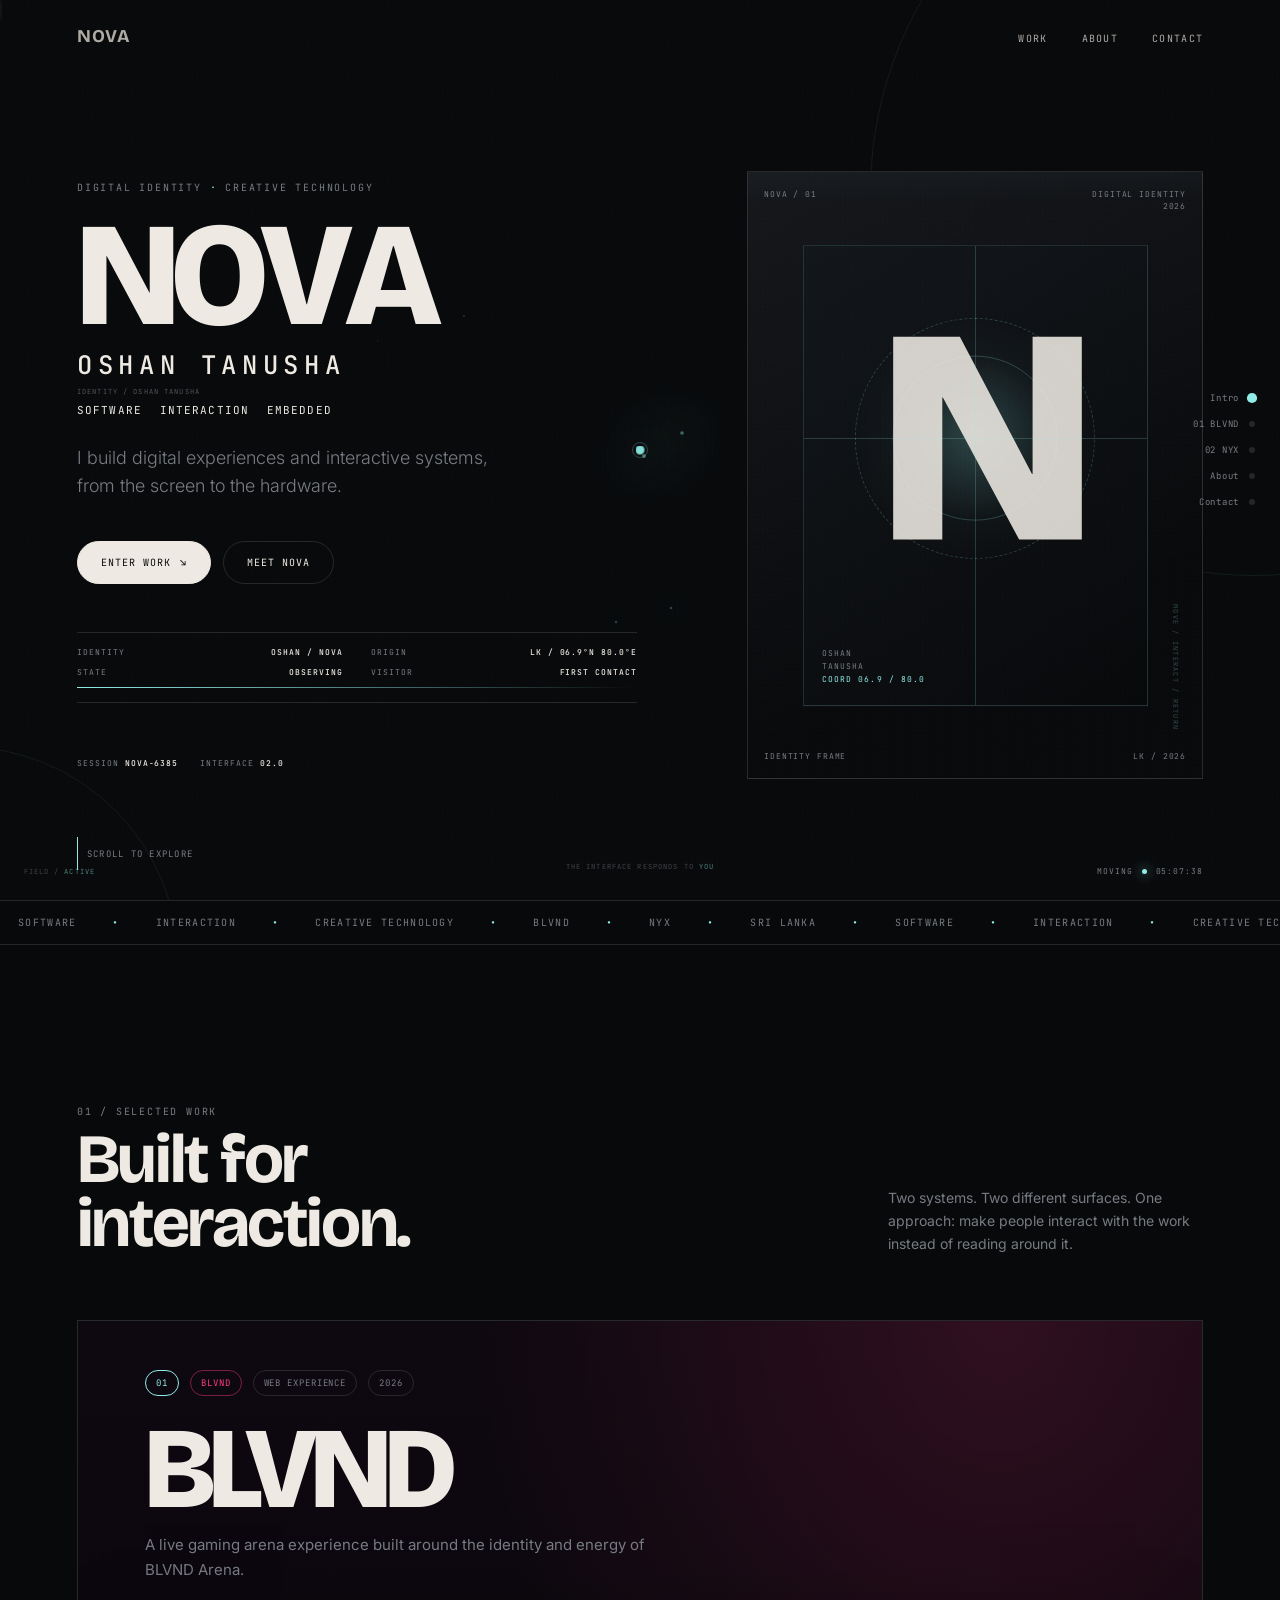
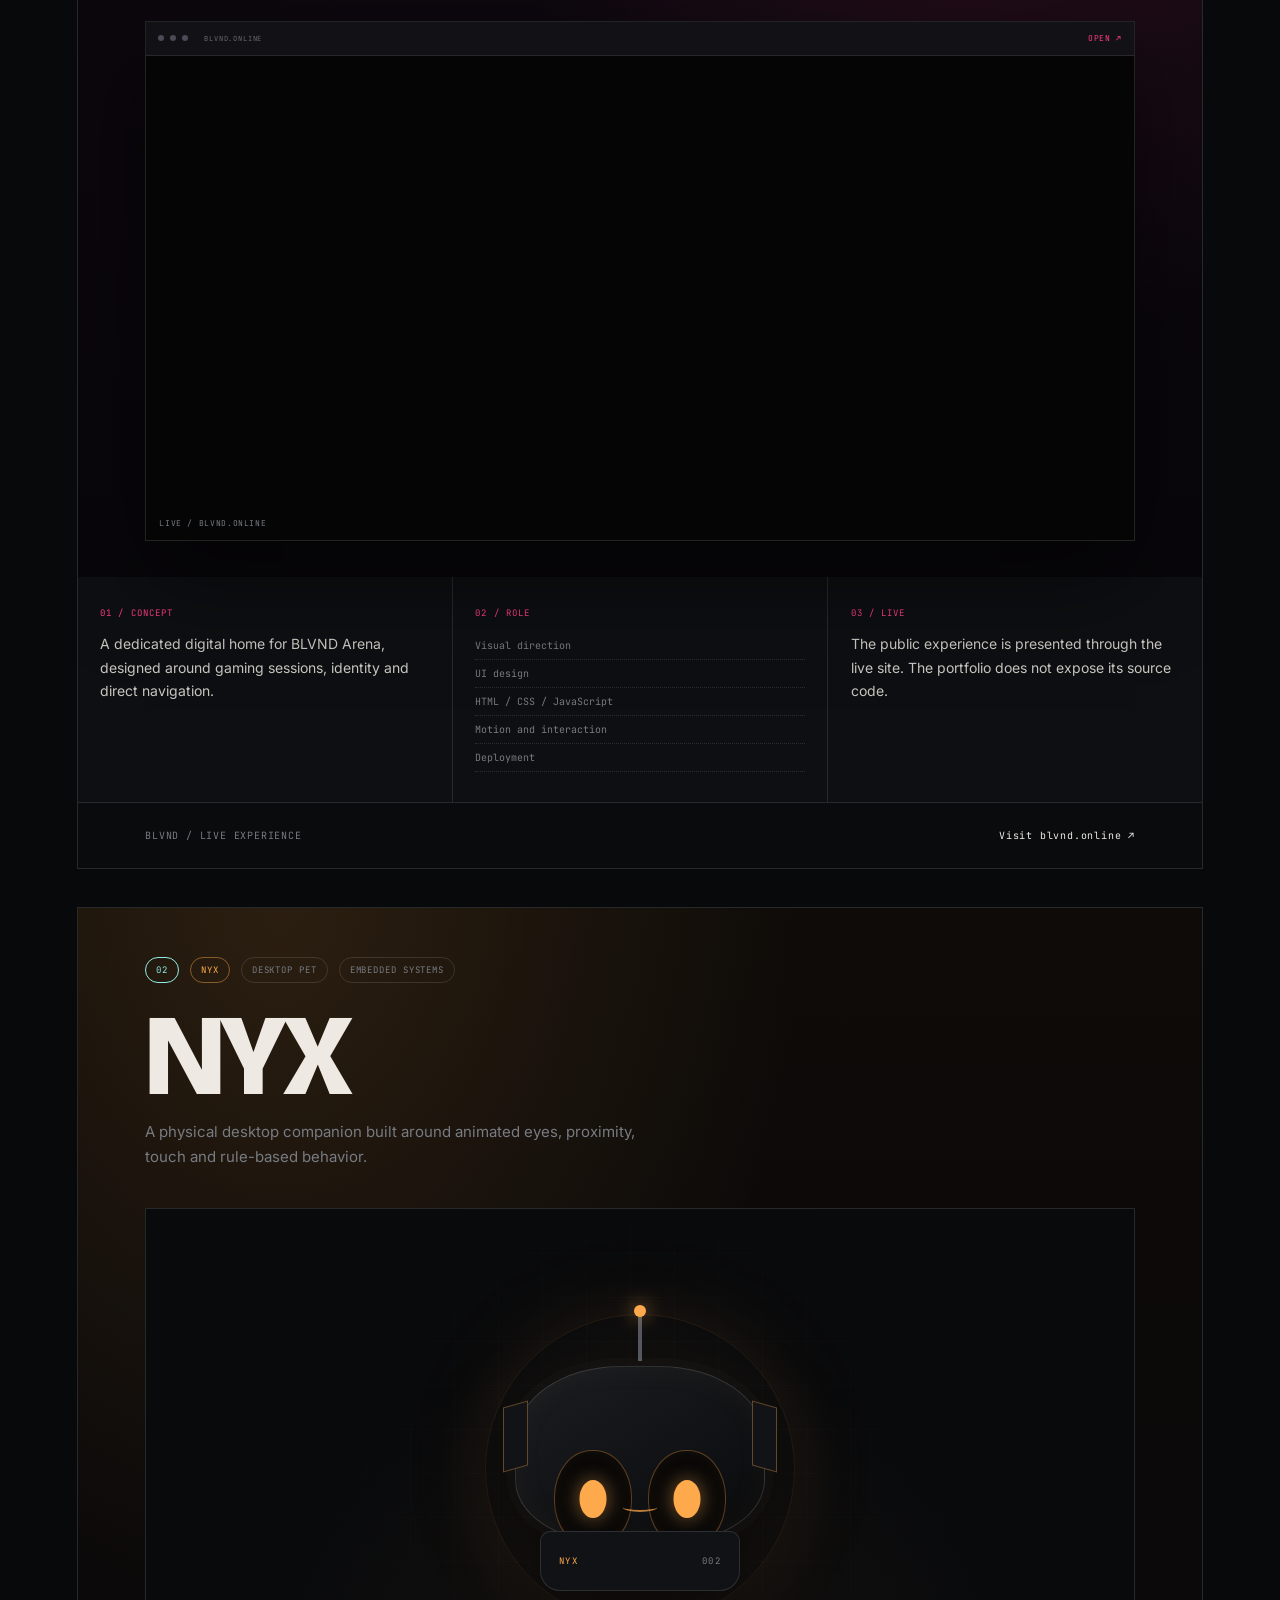
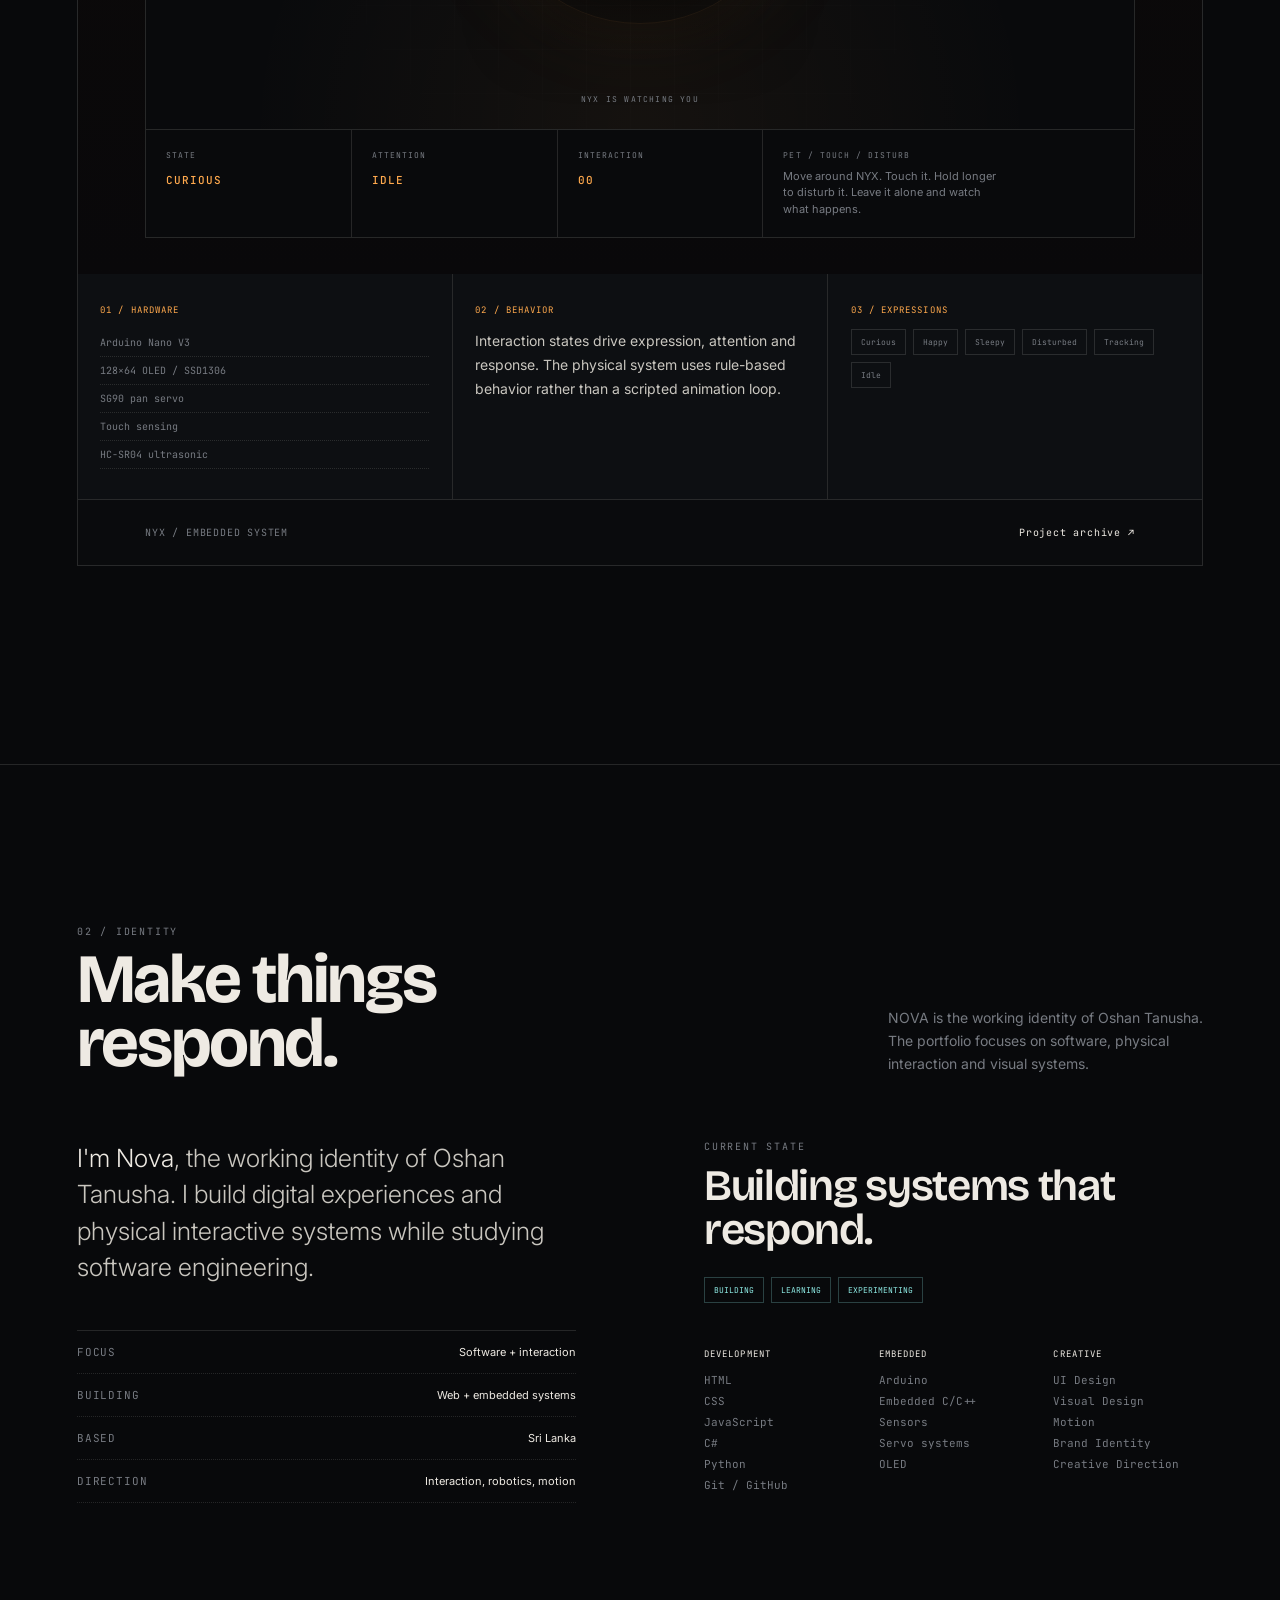
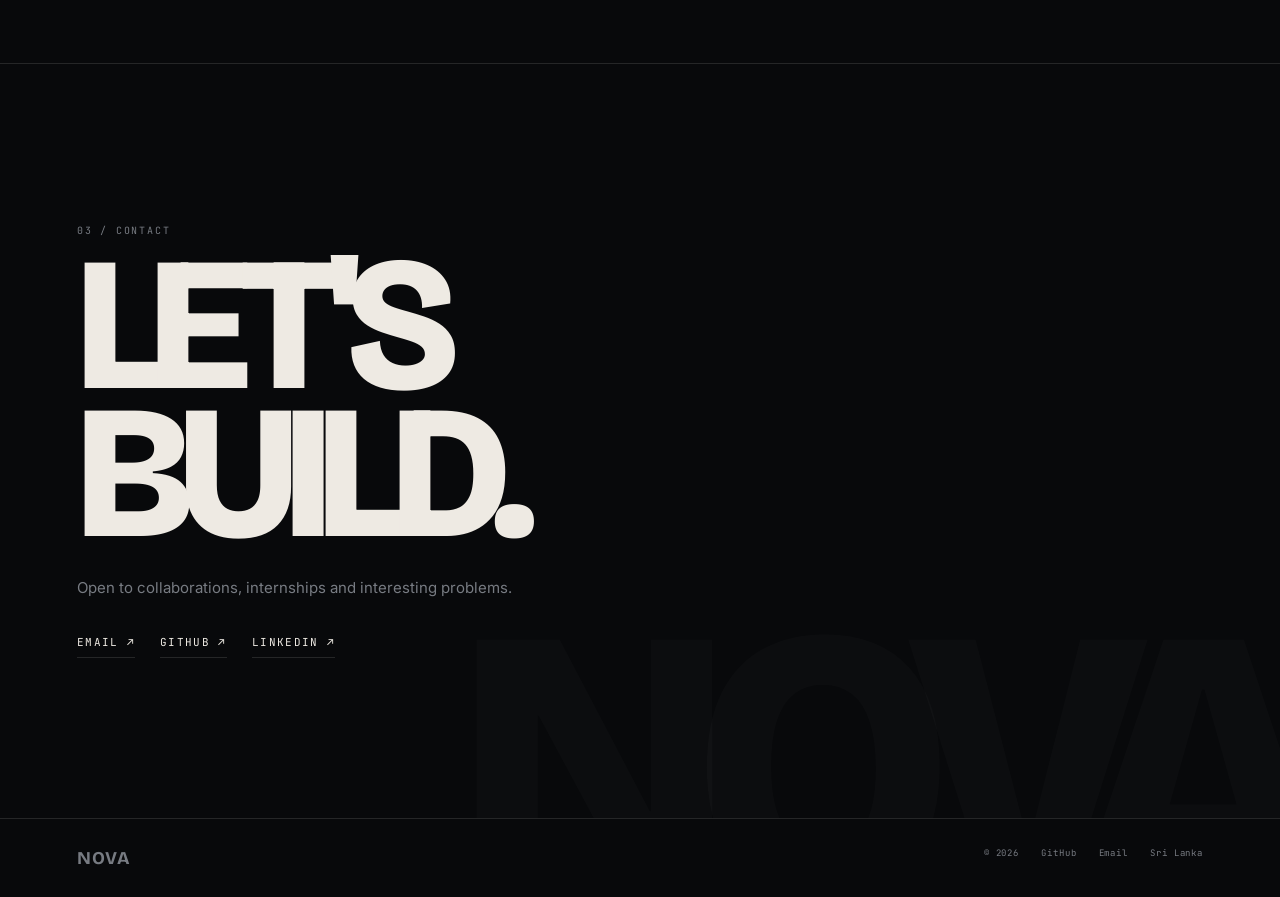
==== index.html @ 138e737a "Update contact section with new links and description Restored and updated the contact section with " ====
<!doctype html>
<html lang="en">
<head>
<meta charset="utf-8">
<meta name="viewport" content="width=device-width, initial-scale=1">
<title>NOVA | Oshan Tanusha</title>
<meta name="description" content="NOVA is the personal portfolio of Oshan Tanusha, featuring interactive web experiences, embedded systems and creative technology.">
<meta name="keywords" content="Oshan Tanusha, Nova, software engineering, web development, creative technology, BLVND, NYX, Sri Lanka">
<meta name="theme-color" content="#08090b">
<link rel="icon" href="logo.svg" type="image/svg+xml">
<link rel="preconnect" href="https://fonts.googleapis.com"><link rel="preconnect" href="https://fonts.gstatic.com" crossorigin>
<link href="https://fonts.googleapis.com/css2?family=Bricolage+Grotesque:opsz,wght@12..96,300..800&family=Inter:wght@300;400;500;600&family=JetBrains+Mono:wght@400;500&display=swap" rel="stylesheet">
<link rel="stylesheet" href="style.css">
<style>
.identity-name{margin-top:18px;font:500 clamp(18px,2vw,27px)/1 var(--mono);letter-spacing:.22em;text-transform:uppercase;position:relative;width:max-content;max-width:100%;color:var(--fg);cursor:none}.identity-name span{display:inline-block;transition:transform .12s ease,color .2s ease;text-shadow:0 0 0 transparent}.identity-name:after{content:'IDENTITY / OSHAN TANUSHA';position:absolute;left:0;top:calc(100% + 9px);font:7px var(--mono);letter-spacing:.16em;color:var(--muted);opacity:.65}.identity-name.glitch{animation:identityGlitch .28s steps(2) 2}@keyframes identityGlitch{0%{transform:skewX(0)}35%{transform:skewX(-7deg);letter-spacing:.28em}70%{transform:skewX(5deg);letter-spacing:.12em}100%{transform:none}}
.identity-console{margin-top:48px;max-width:560px;border-top:1px solid var(--line);border-bottom:1px solid var(--line);padding:14px 0;display:grid;grid-template-columns:1fr 1fr;gap:10px 28px;font:8px var(--mono);letter-spacing:.12em;color:var(--muted);text-transform:uppercase}.identity-console div{display:flex;justify-content:space-between;gap:14px}.identity-console b{font-weight:500;color:var(--fg)}.identity-console .live b{color:var(--ice)}.signal{grid-column:1/-1;height:1px;background:linear-gradient(90deg,var(--ice),transparent);transform-origin:left;transition:transform .2s ease}
.hero-discovery{position:absolute;left:50%;bottom:29px;transform:translateX(-50%);font:7px var(--mono);letter-spacing:.16em;color:var(--muted);opacity:.5;white-space:nowrap}.hero-discovery b{color:var(--ice);font-weight:400}
.secret-mark{position:absolute;right:5%;bottom:8%;font:7px var(--mono);letter-spacing:.18em;color:rgba(143,236,230,.28);writing-mode:vertical-rl;pointer-events:none}
@media(max-width:900px){.identity-name{cursor:auto}.identity-console{max-width:100%;margin-top:40px}.hero-discovery{display:none}}
</style>
</head>
<body>
<a class="skip-link" href="#hero">Skip to content</a>
<div class="noise" aria-hidden="true"></div><div class="grid-overlay" aria-hidden="true"></div>
<div class="stage-bg" aria-hidden="true"><span class="stage default"></span><span class="stage pink"></span><span class="stage orange"></span></div>
<div id="boot" role="status" aria-label="Loading NOVA"><div class="boot-panel boot-left"></div><div class="boot-panel boot-right"></div><div class="boot-copy"><p id="boot1">&gt; INITIALIZING NOVA</p><p id="boot2">&gt; MOUNTING IDENTITY <b>[OK]</b></p><p id="boot3">&gt; CALIBRATING INTERFACE <b>[OK]</b></p><p id="boot4">&gt; SYSTEM READY<span class="blink"></span></p></div><div class="boot-percent" id="bootPercent">0<span>%</span></div></div>
<div class="cursor" id="cursor"><span id="cursorLabel"></span></div><div class="cursor-trail" id="cursorTrail" aria-hidden="true"></div>
<nav id="nav"><a href="#hero" class="brand" data-cursor="HOME">NOVA</a><ul><li><a href="#work" data-cursor="WORK">Work</a></li><li><a href="#about" data-cursor="ABOUT">About</a></li><li><a href="#contact" data-cursor="CONTACT">Contact</a></li></ul></nav>
<div class="hud" id="hud" aria-label="Page navigation"><button data-target="#hero"><span>Intro</span><i></i></button><button data-target="#work-blvnd"><span>01 BLVND</span><i></i></button><button data-target="#work-nyx"><span>02 NYX</span><i></i></button><button data-target="#about"><span>About</span><i></i></button><button data-target="#contact"><span>Contact</span><i></i></button></div>
<div class="system-readout" aria-hidden="true"><span id="systemState">ONLINE</span><i></i><span id="systemTime">00:00:00</span></div>
<main>
<section id="hero" class="hero section">
<div class="hero-orbit orbit-one"></div><div class="hero-orbit orbit-two"></div>
<div class="wrap hero-grid">
<div class="hero-copy">
<p class="eyebrow">Digital identity <em>·</em> Creative technology</p>
<h1 class="nova-title" id="novaTitle" aria-label="NOVA"><span>N</span><span>O</span><span>V</span><span>A</span></h1>
<h2 class="identity-name" id="identityName" aria-label="Oshan Tanusha"><span>O</span><span>S</span><span>H</span><span>A</span><span>N</span><span>&nbsp;</span><span>T</span><span>A</span><span>N</span><span>U</span><span>S</span><span>H</span><span>A</span></h2>
<div class="role-strip"><span>Software</span><span>Interaction</span><span>Embedded</span></div>
<p class="hero-line">I build digital experiences and interactive systems, from the screen to the hardware.</p>
<div class="hero-actions"><a href="#work" class="button primary" data-cursor="ENTER">Enter work <span>↘</span></a><a href="#about" class="button" data-cursor="MEET">Meet Nova</a></div>
<div class="identity-console" id="identityConsole"><div><span>IDENTITY</span><b>OSHAN / NOVA</b></div><div><span>ORIGIN</span><b>LK / 06.9°N 80.0°E</b></div><div><span>STATE</span><b class="live" id="heroState">OBSERVING</b></div><div><span>VISITOR</span><b id="visitorMode">NEW SESSION</b></div><div class="signal" id="identitySignal"></div></div>
<div class="hero-micro"><span>SESSION <b id="sessionId">NOVA-0000</b></span><span>INTERFACE <b>02.0</b></span></div>
</div>
<div class="hero-frame" id="heroFrame" data-parallax><div class="frame-corner top-left">NOVA / 01</div><div class="frame-corner top-right">DIGITAL IDENTITY<br>2026</div><div class="portrait-art" aria-label="NOVA identity artwork"><div class="portrait-glow"></div><div class="portrait-ring ring-a"></div><div class="portrait-ring ring-b"></div><div class="portrait-mark">N</div><div class="portrait-line line-a"></div><div class="portrait-line line-b"></div><div class="portrait-data">OSHAN<br>TANUSHA<br><span>COORD 06.9 / 80.0</span></div></div><div class="scan-line"></div><div class="secret-mark">MOVE / INTERACT / RETURN</div><div class="frame-corner bottom-left">IDENTITY FRAME</div><div class="frame-corner bottom-right">LK / 2026</div></div>
</div><div class="scroll-cue"><i></i>SCROLL TO EXPLORE</div><div class="hero-discovery">THE INTERFACE RESPONDS TO <b>YOU</b></div>
</section>
<div class="ticker" aria-hidden="true"><div class="ticker-track"><span>Software</span><b>•</b><span>Interaction</span><b>•</b><span>Creative Technology</span><b>•</b><span>BLVND</span><b>•</b><span>NYX</span><b>•</b><span>Sri Lanka</span><b>•</b><span>Software</span><b>•</b><span>Interaction</span><b>•</b><span>Creative Technology</span><b>•</b><span>BLVND</span><b>•</b><span>NYX</span><b>•</b><span>Sri Lanka</span><b>•</b></div></div>
<section id="work" class="section"><div class="wrap"><header class="section-head reveal"><div><p class="eyebrow">01 / Selected work</p><h2>Built for<br>interaction.</h2></div><p>Two systems. Two different surfaces. One approach: make people interact with the work instead of reading around it.</p></header>
<article class="project blvnd reveal" id="work-blvnd"><div class="project-main"><div class="project-meta"><span class="number">01</span><span>BLVND</span><span>Web Experience</span><span>2026</span></div><h3>BLVND</h3><p class="project-sub">A live gaming arena experience built around the identity and energy of BLVND Arena.</p><div class="live-preview"><div class="browser-top"><i></i><i></i><i></i><span>BLVND.ONLINE</span><a href="https://blvnd.online" target="_blank" rel="noopener" data-cursor="OPEN">OPEN ↗</a></div><iframe src="https://blvnd.online" title="Live BLVND website preview" loading="lazy"></iframe><div class="preview-fallback"><strong>BLVND</strong><span>LIVE WEB EXPERIENCE</span><a href="https://blvnd.online" target="_blank" rel="noopener">OPEN BLVND.ONLINE ↗</a></div><small>LIVE / BLVND.ONLINE</small></div></div><div class="detail-grid"><div><p class="detail-label">01 / Concept</p><p>A dedicated digital home for BLVND Arena, designed around gaming sessions, identity and direct navigation.</p></div><div><p class="detail-label">02 / Role</p><ul><li>Visual direction</li><li>UI design</li><li>HTML / CSS / JavaScript</li><li>Motion and interaction</li><li>Deployment</li></ul></div><div><p class="detail-label">03 / Live</p><p>The public experience is presented through the live site. The portfolio does not expose its source code.</p></div></div><div class="project-footer"><span>BLVND / LIVE EXPERIENCE</span><a href="https://blvnd.online" target="_blank" rel="noopener" data-cursor="OPEN">Visit blvnd.online ↗</a></div></article>
<article class="project nyx reveal" id="work-nyx"><div class="project-main"><div class="project-meta"><span class="number">02</span><span>NYX</span><span>Desktop Pet</span><span>Embedded Systems</span></div><h3>NYX</h3><p class="project-sub">A physical desktop companion built around animated eyes, proximity, touch and rule-based behavior.</p><div class="nyx-lab" id="nyxLab"><div class="nyx-stage" id="nyxPet" tabindex="0" aria-label="Interactive NYX desktop pet"><div class="pet-aura"></div><div class="pet-shell"><div class="pet-antenna"><i></i></div><div class="pet-face"><div class="eye left-eye"><i></i></div><div class="eye right-eye"><i></i></div><div class="pet-mouth"></div></div><div class="pet-ear left-ear"></div><div class="pet-ear right-ear"></div><div class="pet-base"><span>NYX</span><b>002</b></div></div><div class="pet-sparks" id="petSparks"></div><div class="pet-touch-ring" id="petTouchRing"></div><p class="pet-prompt" id="petPrompt">TOUCH NYX</p></div><div class="nyx-telemetry"><div><span>STATE</span><strong id="nyxState">CURIOUS</strong></div><div><span>ATTENTION</span><strong id="nyxAttention">IDLE</strong></div><div><span>INTERACTION</span><strong id="nyxInteraction">00</strong></div><div class="telemetry-help"><span>PET / TOUCH / DISTURB</span><small>Move around NYX. Touch it. Hold longer to disturb it. Leave it alone and watch what happens.</small></div></div></div></div><div class="detail-grid"><div><p class="detail-label">01 / Hardware</p><ul><li>Arduino Nano V3</li><li>128×64 OLED / SSD1306</li><li>SG90 pan servo</li><li>Touch sensing</li><li>HC-SR04 ultrasonic</li></ul></div><div><p class="detail-label">02 / Behavior</p><p>Interaction states drive expression, attention and response. The physical system uses rule-based behavior rather than a scripted animation loop.</p></div><div><p class="detail-label">03 / Expressions</p><div class="chips"><span>Curious</span><span>Happy</span><span>Sleepy</span><span>Disturbed</span><span>Tracking</span><span>Idle</span></div></div></div><div class="project-footer"><span>NYX / EMBEDDED SYSTEM</span><a href="https://github.com/AlphaOshyy/Nyx" target="_blank" rel="noopener" data-cursor="OPEN">Project archive ↗</a></div></article></div></section>
<section id="about" class="section about-section"><div class="wrap"><header class="section-head reveal"><div><p class="eyebrow">02 / Identity</p><h2>Make things<br>respond.</h2></div><p>NOVA is the working identity of Oshan Tanusha. The portfolio focuses on software, physical interaction and visual systems.</p></header><div class="about-grid"><div class="reveal"><p class="bio"><span>I'm Nova</span>, the working identity of Oshan Tanusha. I build digital experiences and physical interactive systems while studying software engineering.</p><div class="bio-list"><div><span>Focus</span><b>Software + interaction</b></div><div><span>Building</span><b>Web + embedded systems</b></div><div><span>Based</span><b>Sri Lanka</b></div><div><span>Direction</span><b>Interaction, robotics, motion</b></div></div></div><div class="reveal"><p class="eyebrow">Current state</p><h3 class="status-title">Building systems that respond.</h3><div class="status-tags"><span>BUILDING</span><span>LEARNING</span><span>EXPERIMENTING</span></div><div class="skill-grid"><div><p>Development</p><span>HTML</span><span>CSS</span><span>JavaScript</span><span>C#</span><span>Python</span><span>Git / GitHub</span></div><div><p>Embedded</p><span>Arduino</span><span>Embedded C/C++</span><span>Sensors</span><span>Servo systems</span><span>OLED</span></div><div><p>Creative</p><span>UI Design</span><span>Visual Design</span><span>Motion</span><span>Brand Identity</span><span>Creative Direction</span></div></div></div></div></div></section>
<!-- TEMPORARILY DISABLED: CV SECTION. RESTORE WHEN THE FINAL CV IS READY. -->
<section id="contact" class="section contact"><div class="wrap reveal"><p class="eyebrow">03 / Contact</p><h2>LET'S<br>BUILD.</h2><p>Open to collaborations, internships and interesting problems.</p><div class="contact-links"><a href="mailto:oshantanusha38@gmail.com" data-cursor="MAIL">Email ↗</a><a href="https://github.com/AlphaOshyy" target="_blank" rel="noopener" data-cursor="OPEN">GitHub ↗</a><a href="https://www.linkedin.com/in/oshantanusha/" target="_blank" rel="noopener" data-cursor="OPEN">LinkedIn ↗</a></div></div></section>
</main>
<footer><a href="#hero" class="brand">NOVA</a><div><span>© 2026</span><a href="https://github.com/AlphaOshyy" target="_blank" rel="noopener">GitHub</a><a href="mailto:oshantanusha38@gmail.com">Email</a><span>Sri Lanka</span></div></footer>
<script src="script.js"></script>
<script src="award.js"></script>
</body></html>
---- style.css ----
:root{--bg:#08090b;--panel:#0d0f12;--fg:#eeeae3;--muted:#777b82;--line:rgba(238,234,227,.13);--ice:#8fece6;--pink:#ff3d7f;--orange:#ffa94d;--display:'Bricolage Grotesque',sans-serif;--body:'Inter',sans-serif;--mono:'JetBrains Mono',monospace}*{box-sizing:border-box;margin:0;padding:0}html{scroll-behavior:smooth;background:var(--bg)}body{background:var(--bg);color:var(--fg);font-family:var(--body);overflow-x:hidden;cursor:none}body:before{content:'';position:fixed;inset:0;z-index:950;pointer-events:none;opacity:.045;background-image:url("data:image/svg+xml,%3Csvg xmlns='http://www.w3.org/2000/svg' width='180' height='180'%3E%3Cfilter id='n'%3E%3CfeTurbulence type='fractalNoise' baseFrequency='.82' numOctaves='2' stitchTiles='stitch'/%3E%3C/filter%3E%3Crect width='100%25' height='100%25' filter='url(%23n)'/%3E%3C/svg%3E");mix-blend-mode:overlay}::selection{background:var(--ice);color:var(--bg)}a{color:inherit;text-decoration:none}button{font:inherit;color:inherit}img{display:block;max-width:100%}.noise{position:fixed;inset:0;z-index:949;pointer-events:none;background:linear-gradient(90deg,transparent 49.8%,rgba(255,255,255,.025) 50%,transparent 50.2%);background-size:5px 100%;opacity:.25}.grid-overlay{position:fixed;inset:0;z-index:-1;pointer-events:none;background-image:linear-gradient(rgba(255,255,255,.018) 1px,transparent 1px),linear-gradient(90deg,rgba(255,255,255,.018) 1px,transparent 1px);background-size:80px 80px;mask-image:linear-gradient(to bottom,black,transparent 70%);opacity:.45}.stage-bg{position:fixed;inset:0;z-index:-2;overflow:hidden;background:var(--bg)}.stage{position:absolute;inset:0;opacity:0;transition:opacity .9s ease}.stage.default{opacity:1;background:radial-gradient(75% 65% at 50% -5%,rgba(143,236,230,.075),transparent 68%)}.stage.pink{background:radial-gradient(85% 80% at 78% 12%,rgba(255,61,127,.16),transparent 62%),radial-gradient(65% 60% at 8% 88%,rgba(255,61,127,.06),transparent 68%)}.stage.orange{background:radial-gradient(85% 80% at 20% 12%,rgba(255,169,77,.14),transparent 62%),radial-gradient(65% 60% at 92% 88%,rgba(255,169,77,.05),transparent 68%)}body[data-theme=blvnd] .stage.pink,body[data-theme=nyx] .stage.orange{opacity:1}body[data-theme=blvnd] .stage.default,body[data-theme=nyx] .stage.default{opacity:0}.skip-link{position:fixed;left:18px;top:-60px;z-index:1100;padding:10px 15px;background:var(--ice);color:var(--bg);font:11px var(--mono);transition:top .2s}.skip-link:focus{top:16px}#boot{position:fixed;inset:0;z-index:1000;background:var(--bg);display:flex;align-items:flex-end;justify-content:space-between;padding:6vw;overflow:hidden;pointer-events:none}.boot-panel{position:absolute;top:0;width:50%;height:100%;background:var(--bg);transition:transform 1.1s cubic-bezier(.76,0,.24,1)}.boot-left{left:0}.boot-right{right:0}.boot-copy{position:relative;z-index:2;display:flex;flex-direction:column;gap:7px;font:12px var(--mono);letter-spacing:.03em;color:var(--muted)}.boot-copy p{opacity:0;transform:translateY(5px);transition:opacity .3s,transform .3s}.boot-copy p.show{opacity:1;transform:none}.boot-copy b{color:var(--ice);font-weight:500}.blink{display:inline-block;width:7px;height:13px;margin-left:3px;vertical-align:-2px;background:var(--ice);animation:blink 1s steps(1) infinite}@keyframes blink{50%{opacity:0}}#boot.hide .boot-left{transform:translateX(-100%)}#boot.hide .boot-right{transform:translateX(100%)}#boot.hide .boot-copy{opacity:0}.boot-percent{position:relative;z-index:2;font:800 clamp(64px,9vw,120px)/.85 var(--display);letter-spacing:-.04em}.boot-percent span{color:var(--ice)}.cursor{position:fixed;left:0;top:0;width:9px;height:9px;border-radius:50%;background:var(--ice);pointer-events:none;z-index:1090;transform:translate(-50%,-50%);mix-blend-mode:difference;transition:width .25s ease,height .25s ease,background .25s ease,border .25s ease}.cursor.active{width:52px;height:52px;background:transparent;border:1px solid var(--ice);mix-blend-mode:normal}.cursor span{position:absolute;inset:0;display:grid;place-items:center;font:9px var(--mono);letter-spacing:.06em;opacity:0}.cursor.active span{opacity:1}.cursor-trail{position:fixed;left:0;top:0;width:16px;height:16px;border:1px solid rgba(143,236,230,.25);border-radius:50%;pointer-events:none;z-index:1088;transform:translate(-50%,-50%);transition:opacity .3s}.system-readout{position:fixed;right:6vw;bottom:24px;z-index:80;display:flex;align-items:center;gap:9px;font:8px var(--mono);letter-spacing:.12em;color:var(--muted)}.system-readout i{width:5px;height:5px;border-radius:50%;background:var(--ice);box-shadow:0 0 12px var(--ice);animation:live 1.5s ease-in-out infinite}@keyframes live{50%{opacity:.3;transform:scale(.65)}}nav{position:fixed;top:0;left:0;right:0;z-index:100;padding:25px 6vw;display:flex;align-items:center;justify-content:space-between;mix-blend-mode:difference;opacity:0;transform:translateY(-12px);transition:opacity .7s ease,transform .7s ease}.brand{font:700 18px var(--display);letter-spacing:.04em}nav.show{opacity:1;transform:none}nav ul{display:flex;gap:34px;list-style:none}nav a{font:10px var(--mono);letter-spacing:.13em;text-transform:uppercase;color:var(--fg);opacity:.75}nav a:hover{opacity:1}.hud{position:fixed;right:25px;top:50%;transform:translateY(-50%);z-index:90;display:flex;flex-direction:column;gap:14px;align-items:flex-end}.hud button{border:0;background:transparent;display:flex;align-items:center;gap:10px;cursor:none}.hud button span{font:9px var(--mono);letter-spacing:.08em;color:var(--muted);opacity:0;transform:translateX(7px);transition:.2s}.hud button i{width:6px;height:6px;border-radius:50%;background:var(--line);display:block;transition:.25s}.hud button:hover span,.hud button.active span{opacity:1;transform:none}.hud button.active i{background:var(--ice);transform:scale(1.7)}main{position:relative;z-index:1}section.section{padding:clamp(100px,13vw,160px) 6vw}.wrap{width:min(1240px,100%);margin:0 auto}.hero{min-height:100svh;padding-top:120px!important;padding-bottom:70px!important;display:flex;align-items:center;position:relative;overflow:hidden}.hero-grid{display:grid;grid-template-columns:1.12fr .88fr;gap:7vw;align-items:center;width:100%}.eyebrow{font:10px var(--mono);letter-spacing:.18em;text-transform:uppercase;color:var(--muted)}.eyebrow em{color:var(--ice);font-style:normal}.hero-copy .eyebrow{margin-bottom:23px}.nova-title{display:flex;overflow:hidden;font:800 clamp(76px,11.5vw,176px)/.8 var(--display);letter-spacing:-.055em}.nova-title span{display:block;opacity:0;transform:translateY(110%);transition:opacity .75s cubic-bezier(.2,.7,.2,1),transform .75s cubic-bezier(.2,.7,.2,1)}.nova-title.ready span{opacity:1;transform:none}.nova-title span:nth-child(1){transition-delay:.02s}.nova-title span:nth-child(2){transition-delay:.09s}.nova-title span:nth-child(3){transition-delay:.16s}.nova-title span:nth-child(4){transition-delay:.23s}.role-strip{display:flex;gap:18px;flex-wrap:wrap;margin-top:25px;font:11px var(--mono);letter-spacing:.1em;text-transform:uppercase;color:var(--muted)}.role-strip span{color:var(--fg)}.hero-line{max-width:38ch;margin-top:27px;font-size:18px;line-height:1.55;font-weight:300;color:var(--muted)}.hero-actions{display:flex;gap:12px;flex-wrap:wrap;margin-top:41px}.button{display:inline-flex;align-items:center;gap:9px;padding:14px 23px;border:1px solid var(--line);border-radius:999px;font:10px var(--mono);letter-spacing:.1em;text-transform:uppercase;transition:border-color .25s,background .25s,color .25s,transform .15s}.button:hover{border-color:var(--ice)}.button.primary{background:var(--fg);border-color:var(--fg);color:var(--bg)}.button.primary:hover{background:var(--ice);border-color:var(--ice)}.hero-micro{display:flex;gap:22px;margin-top:55px;font:8px var(--mono);letter-spacing:.12em;color:var(--muted)}.hero-micro b{color:var(--fg);font-weight:500}.hero-frame{position:relative;aspect-ratio:3/4;min-height:470px;max-height:680px;overflow:hidden;border:1px solid var(--line);background:radial-gradient(circle at 50% 40%,rgba(143,236,230,.09),transparent 35%),linear-gradient(155deg,#15171b,#08090b 72%);transition:transform .25s ease}.hero-frame:before{content:'';position:absolute;inset:0;background:repeating-linear-gradient(0deg,transparent 0 7px,rgba(255,255,255,.025) 8px);opacity:.55}.portrait-art{position:absolute;inset:12%;overflow:hidden;border:1px solid rgba(143,236,230,.16);background:radial-gradient(circle at 50% 42%,rgba(143,236,230,.08),transparent 38%),linear-gradient(145deg,#12161a,#07080a)}.portrait-glow{position:absolute;width:52%;aspect-ratio:1;border-radius:50%;left:24%;top:22%;background:radial-gradient(circle,rgba(143,236,230,.17),transparent 67%);filter:blur(2px)}.portrait-ring{position:absolute;border:1px solid rgba(143,236,230,.22);border-radius:50%;left:50%;top:42%;transform:translate(-50%,-50%)}.ring-a{width:48%;aspect-ratio:1;animation:spin 18s linear infinite}.ring-b{width:70%;aspect-ratio:1;border-style:dashed;animation:spin 28s linear infinite reverse}@keyframes spin{to{transform:translate(-50%,-50%) rotate(360deg)}}.portrait-mark{position:absolute;left:50%;top:42%;transform:translate(-50%,-50%);font:800 24vw var(--display);line-height:1;color:rgba(238,234,227,.88);letter-spacing:-.08em}.portrait-line{position:absolute;background:rgba(143,236,230,.2)}.line-a{width:1px;left:50%;top:0;bottom:0}.line-b{height:1px;left:0;right:0;top:42%}.portrait-data{position:absolute;left:18px;bottom:18px;font:8px/1.65 var(--mono);letter-spacing:.14em;color:var(--muted)}.portrait-data span{color:var(--ice)}.frame-corner{position:absolute;z-index:2;font:8px/1.5 var(--mono);letter-spacing:.11em;color:var(--muted)}.top-left{top:16px;left:16px}.top-right{top:16px;right:16px;text-align:right}.bottom-left{bottom:16px;left:16px}.bottom-right{bottom:16px;right:16px}.scan-line{position:absolute;left:0;right:0;top:-20%;height:25%;background:linear-gradient(transparent,rgba(143,236,230,.07),transparent);animation:scan 4s ease-in-out infinite}@keyframes scan{0%,100%{top:-20%}50%{top:90%}}.scroll-cue{position:absolute;bottom:30px;left:6vw;display:flex;align-items:center;gap:9px;font:9px var(--mono);letter-spacing:.14em;color:var(--muted)}.scroll-cue i{width:1px;height:33px;background:var(--ice);display:block;animation:scrollBar 1.7s ease-in-out infinite}@keyframes scrollBar{0%{transform:scaleY(0);transform-origin:top}50%{transform:scaleY(1);transform-origin:top}51%{transform-origin:bottom}100%{transform:scaleY(0);transform-origin:bottom}}.hero-orbit{position:absolute;border:1px solid rgba(143,236,230,.08);border-radius:50%;pointer-events:none}.orbit-one{width:60vw;height:60vw;right:-28vw;top:-15vw}.orbit-two{width:34vw;height:34vw;left:-20vw;bottom:-22vw}.ticker{position:relative;z-index:1;overflow:hidden;border-top:1px solid var(--line);border-bottom:1px solid var(--line);padding:15px 0}.ticker-track{display:flex;width:max-content;animation:ticker 30s linear infinite}.ticker span,.ticker b{white-space:nowrap;padding:0 18px;font:10px var(--mono);letter-spacing:.13em;text-transform:uppercase;color:var(--muted);font-weight:400}.ticker b{color:var(--ice)}@keyframes ticker{to{transform:translateX(-50%)}}.section-head{display:flex;justify-content:space-between;align-items:flex-end;gap:30px;margin-bottom:65px}.section-head h2{margin-top:10px;font:700 clamp(40px,5.4vw,70px)/.92 var(--display);letter-spacing:-.035em}.section-head>p{max-width:35ch;color:var(--muted);font-size:14px;line-height:1.65}.reveal{opacity:0;transform:translateY(35px);transition:opacity .8s cubic-bezier(.2,.7,.2,1),transform .8s cubic-bezier(.2,.7,.2,1)}.reveal.in{opacity:1;transform:none}.project{margin-bottom:38px;border:1px solid var(--line);overflow:hidden;background:rgba(255,255,255,.012)}.project-main{padding:49px 6% 36px}.blvnd .project-main{background:radial-gradient(75% 120% at 82% 0,rgba(255,61,127,.14),transparent 62%),linear-gradient(#0e0810,#08060a)}.nyx .project-main{background:radial-gradient(75% 120% at 18% 0,rgba(255,169,77,.12),transparent 62%),linear-gradient(#0e0b08,#09080a)}.project-meta{display:flex;align-items:center;gap:11px;flex-wrap:wrap;margin-bottom:27px;font:9px var(--mono);letter-spacing:.1em;text-transform:uppercase;color:var(--muted)}.project-meta span{padding:6px 10px;border:1px solid var(--line);border-radius:999px}.project-meta .number{color:var(--ice);border-color:var(--ice)}.blvnd .project-meta span:nth-child(2){color:var(--pink);border-color:rgba(255,61,127,.45)}.nyx .project-meta span:nth-child(2){color:var(--orange);border-color:rgba(255,169,77,.45)}.project h3{font:800 clamp(66px,9vw,130px)/.8 var(--display);letter-spacing:-.055em}.project-sub{max-width:56ch;margin-top:18px;color:var(--muted);font-size:15px;line-height:1.65}.live-preview{position:relative;height:520px;margin-top:38px;overflow:hidden;border:1px solid var(--line);background:#050505;box-shadow:0 35px 90px rgba(0,0,0,.55)}.browser-top{position:absolute;top:0;left:0;right:0;height:34px;z-index:5;display:flex;align-items:center;gap:6px;padding:0 12px;background:#111116;border-bottom:1px solid #28282e}.browser-top i{width:6px;height:6px;border-radius:50%;background:#4b4b55}.browser-top span{margin-left:10px;font:7px var(--mono);letter-spacing:.12em;color:#686873}.browser-top a{margin-left:auto;font:8px var(--mono);letter-spacing:.08em;color:var(--pink)}.live-preview iframe{width:100%;height:100%;padding-top:34px;border:0;background:#050505}.preview-fallback{display:none;position:absolute;inset:34px 0 0;align-items:center;justify-content:center;flex-direction:column;background:radial-gradient(circle,rgba(255,61,127,.13),transparent 50%),#080609}.preview-fallback strong{font:800 72px var(--display)}.preview-fallback span,.preview-fallback a{margin-top:10px;font:8px var(--mono);letter-spacing:.14em;color:var(--muted)}.preview-fallback a{color:var(--pink)}.live-preview small{position:absolute;bottom:12px;left:13px;font:8px var(--mono);letter-spacing:.08em;color:var(--muted)}.detail-grid{display:grid;grid-template-columns:repeat(3,1fr);gap:1px;background:var(--line)}.detail-grid>div{background:var(--panel);padding:30px 6%;min-height:190px}.detail-label{margin-bottom:13px;font:9px var(--mono);letter-spacing:.12em;text-transform:uppercase}.blvnd .detail-label{color:var(--pink)}.nyx .detail-label{color:var(--orange)}.detail-grid p:not(.detail-label){font-size:14px;line-height:1.7;color:#c9c6bf}.detail-grid ul{list-style:none}.detail-grid li{padding:7px 0;border-bottom:1px dotted var(--line);font:10px var(--mono);color:var(--muted)}.project-footer{display:flex;justify-content:space-between;align-items:center;gap:20px;flex-wrap:wrap;padding:26px 6%;border-top:1px solid var(--line);font:10px var(--mono);letter-spacing:.08em;color:var(--muted)}.project-footer a{color:var(--fg);transition:color .2s}.project-footer a:hover{color:var(--ice)}.nyx-lab{margin-top:38px;border:1px solid var(--line);background:#090a0c}.nyx-stage{position:relative;min-height:520px;display:grid;place-items:center;overflow:hidden;background:radial-gradient(circle at 50% 50%,rgba(255,169,77,.08),transparent 35%),radial-gradient(circle at 50% 100%,rgba(255,169,77,.05),transparent 55%);outline:none}.nyx-stage:before{content:'';position:absolute;inset:0;background-image:linear-gradient(rgba(255,255,255,.025) 1px,transparent 1px),linear-gradient(90deg,rgba(255,255,255,.025) 1px,transparent 1px);background-size:44px 44px;mask-image:radial-gradient(circle,black,transparent 75%)}.pet-aura{position:absolute;width:310px;height:310px;border-radius:50%;border:1px solid rgba(255,169,77,.1);box-shadow:0 0 100px rgba(255,169,77,.08);animation:aura 3.5s ease-in-out infinite}@keyframes aura{50%{transform:scale(1.08);opacity:.65}}.pet-shell{position:relative;width:270px;height:245px;filter:drop-shadow(0 30px 35px rgba(0,0,0,.55));transition:transform .25s ease}.nyx-stage:hover .pet-shell{transform:translateY(-4px)}.pet-antenna{position:absolute;width:4px;height:52px;left:50%;top:-37px;transform:translateX(-50%);background:#54575d}.pet-antenna i{position:absolute;left:50%;top:-4px;width:12px;height:12px;border-radius:50%;transform:translateX(-50%);background:var(--orange);box-shadow:0 0 18px rgba(255,169,77,.7);animation:antenna 1.6s ease-in-out infinite}@keyframes antenna{50%{opacity:.3;transform:translateX(-50%) scale(.7)}}.pet-face{position:absolute;inset:20px 10px 50px;border:1px solid rgba(255,255,255,.14);border-radius:42% 42% 35% 35%;background:linear-gradient(150deg,#1b1d21,#090a0c);box-shadow:inset 0 0 35px rgba(255,169,77,.04),0 0 0 8px rgba(255,255,255,.015)}.eye{position:absolute;top:48%;width:78px;height:98px;border-radius:48%;background:#050607;border:1px solid rgba(255,169,77,.35);overflow:hidden;box-shadow:inset 0 0 20px rgba(255,169,77,.08)}.eye.left-eye{left:38px}.eye.right-eye{right:38px}.eye i{position:absolute;left:50%;top:50%;width:27px;height:38px;border-radius:50%;transform:translate(-50%,-50%);background:var(--orange);box-shadow:0 0 22px rgba(255,169,77,.55);transition:transform .12s ease}.pet-mouth{position:absolute;left:50%;bottom:28px;width:35px;height:10px;border-bottom:2px solid rgba(255,169,77,.7);border-radius:0 0 50% 50%;transform:translateX(-50%);transition:.25s}.pet-ear{position:absolute;top:58px;width:25px;height:65px;border:1px solid rgba(255,169,77,.35);background:#111316}.left-ear{left:-2px;transform:skewY(-16deg)}.right-ear{right:-2px;transform:skewY(16deg)}.pet-base{position:absolute;left:35px;right:35px;bottom:0;height:60px;border:1px solid rgba(255,255,255,.12);border-radius:10px 10px 20px 20px;background:#101216;display:flex;align-items:center;justify-content:space-between;padding:0 18px;font:9px var(--mono);letter-spacing:.15em;color:var(--orange)}.pet-base b{color:var(--muted);font-weight:400}.pet-prompt{position:absolute;bottom:25px;left:50%;transform:translateX(-50%);font:8px var(--mono);letter-spacing:.15em;color:var(--muted);transition:.25s}.pet-sparks{position:absolute;inset:0;pointer-events:none}.spark{position:absolute;width:5px;height:5px;border-radius:50%;background:var(--orange);box-shadow:0 0 14px var(--orange);animation:spark .75s ease-out forwards}@keyframes spark{to{transform:translate(var(--dx),var(--dy)) scale(0);opacity:0}}.pet-touch-ring{position:absolute;width:30px;height:30px;border:1px solid var(--orange);border-radius:50%;opacity:0;pointer-events:none;transform:translate(-50%,-50%)}.pet-touch-ring.pulse{animation:ring .65s ease-out}@keyframes ring{0%{opacity:.8;transform:translate(-50%,-50%) scale(.4)}100%{opacity:0;transform:translate(-50%,-50%) scale(3.5)}}.nyx-stage.happy .pet-mouth{height:18px}.nyx-stage.disturbed .pet-mouth{width:28px;border-radius:0;transform:translateX(-50%) rotate(180deg)}.nyx-stage.disturbed .pet-shell{animation:shake .12s linear 6}@keyframes shake{50%{transform:translateX(5px)}}.nyx-stage.sleepy .eye i{transform:translate(-50%,-50%) scaleY(.18)}.nyx-stage.sleepy .pet-aura{animation:none;opacity:.35}.nyx-telemetry{display:grid;grid-template-columns:repeat(3,1fr) 1.8fr;border-top:1px solid var(--line)}.nyx-telemetry>div{padding:20px;border-right:1px solid var(--line);min-height:88px}.nyx-telemetry>div:last-child{border-right:0}.nyx-telemetry span{display:block;font:8px var(--mono);letter-spacing:.13em;color:var(--muted);margin-bottom:8px}.nyx-telemetry strong{font:500 11px var(--mono);letter-spacing:.08em;color:var(--orange)}.telemetry-help small{display:block;max-width:32ch;color:var(--muted);font-size:11px;line-height:1.5}.chips{display:flex;gap:7px;flex-wrap:wrap}.chips span{padding:7px 9px;border:1px solid var(--line);font:8px var(--mono);color:var(--muted)}.about-section{border-top:1px solid var(--line)}.about-grid{display:grid;grid-template-columns:1fr 1fr;gap:10vw}.bio{max-width:55ch;font-size:25px;line-height:1.45;font-weight:300;color:#c9c6bf}.bio span{color:var(--fg)}.bio-list{margin-top:45px;border-top:1px solid var(--line)}.bio-list div{display:flex;justify-content:space-between;gap:20px;padding:14px 0;border-bottom:1px dotted var(--line);font-size:11px}.bio-list span{font-family:var(--mono);color:var(--muted);text-transform:uppercase;letter-spacing:.08em}.bio-list b{font-weight:400;text-align:right}.status-title{margin-top:12px;font:600 clamp(30px,3.4vw,48px)/1 var(--display);letter-spacing:-.03em}.status-tags{display:flex;gap:7px;flex-wrap:wrap;margin-top:25px}.status-tags span{padding:7px 9px;border:1px solid rgba(143,236,230,.25);font:8px var(--mono);color:var(--ice)}.skill-grid{display:grid;grid-template-columns:repeat(3,1fr);gap:25px;margin-top:45px}.skill-grid div{display:flex;flex-direction:column;gap:7px}.skill-grid p{font:9px var(--mono);letter-spacing:.12em;text-transform:uppercase;color:var(--fg);margin-bottom:6px}.skill-grid span{font:11px var(--mono);color:var(--muted)}.contact{min-height:75vh;display:flex;align-items:center;border-top:1px solid var(--line)}.contact h2{margin-top:14px;font:800 clamp(80px,15vw,190px)/.78 var(--display);letter-spacing:-.07em}.contact>div>p:not(.eyebrow){margin-top:30px;color:var(--muted);font-size:15px}.contact-links{display:flex;gap:25px;flex-wrap:wrap;margin-top:38px}.contact-links a{font:11px var(--mono);letter-spacing:.12em;text-transform:uppercase;border-bottom:1px solid var(--line);padding-bottom:8px;transition:border-color .2s,color .2s}.contact-links a:hover{color:var(--ice);border-color:var(--ice)}footer{position:relative;z-index:1;display:flex;justify-content:space-between;gap:25px;padding:28px 6vw;border-top:1px solid var(--line);font:9px var(--mono);letter-spacing:.1em;color:var(--muted)}footer>div{display:flex;gap:22px;flex-wrap:wrap}footer a:hover{color:var(--fg)}@media(max-width:900px){body{cursor:auto}.cursor,.cursor-trail{display:none}.hero-grid,.about-grid{grid-template-columns:1fr}.hero-frame{max-width:520px;width:100%;margin:0 auto}.hud{display:none}.section-head{align-items:flex-start;flex-direction:column}.detail-grid{grid-template-columns:1fr}.nyx-telemetry{grid-template-columns:1fr 1fr}.nyx-telemetry>div:nth-child(2){border-right:0}.telemetry-help{grid-column:1/-1;border-top:1px solid var(--line);border-right:0!important}.skill-grid{grid-template-columns:1fr}.system-readout{right:20px}.hero-micro{margin-top:35px}}@media(max-width:600px){nav{padding:20px}.hero{padding-top:100px!important}.hero-frame{min-height:420px}.portrait-mark{font-size:35vw}.live-preview{height:390px}.nyx-stage{min-height:420px}.pet-shell{transform:scale(.82)}.nyx-stage:hover .pet-shell{transform:scale(.82) translateY(-4px)}.nyx-telemetry{grid-template-columns:1fr 1fr}.contact h2{font-size:24vw}footer{flex-direction:column}.scroll-cue{left:20px}.hero-micro{flex-direction:column;gap:8px}}@media(prefers-reduced-motion:reduce){*,*:before,*:after{scroll-behavior:auto!important;animation-duration:.01ms!important;animation-iteration-count:1!important;transition-duration:.01ms!important}}
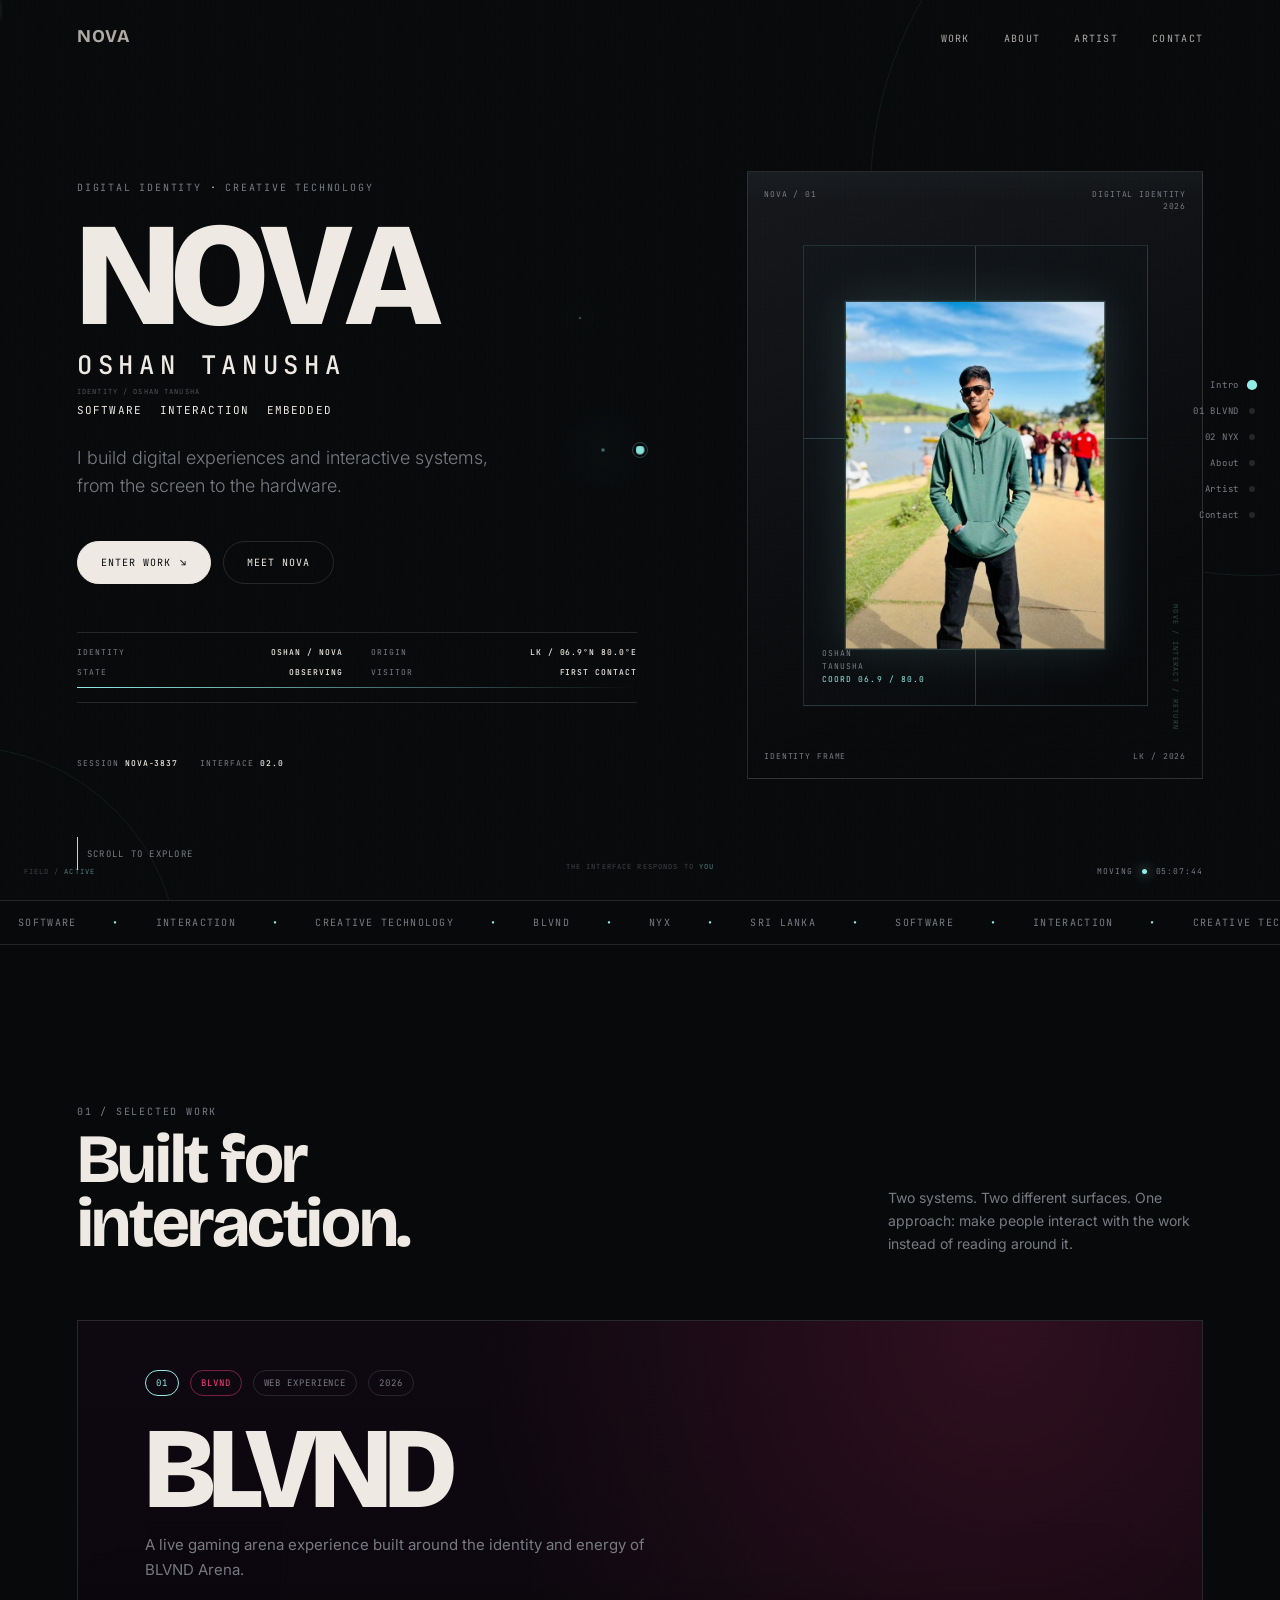
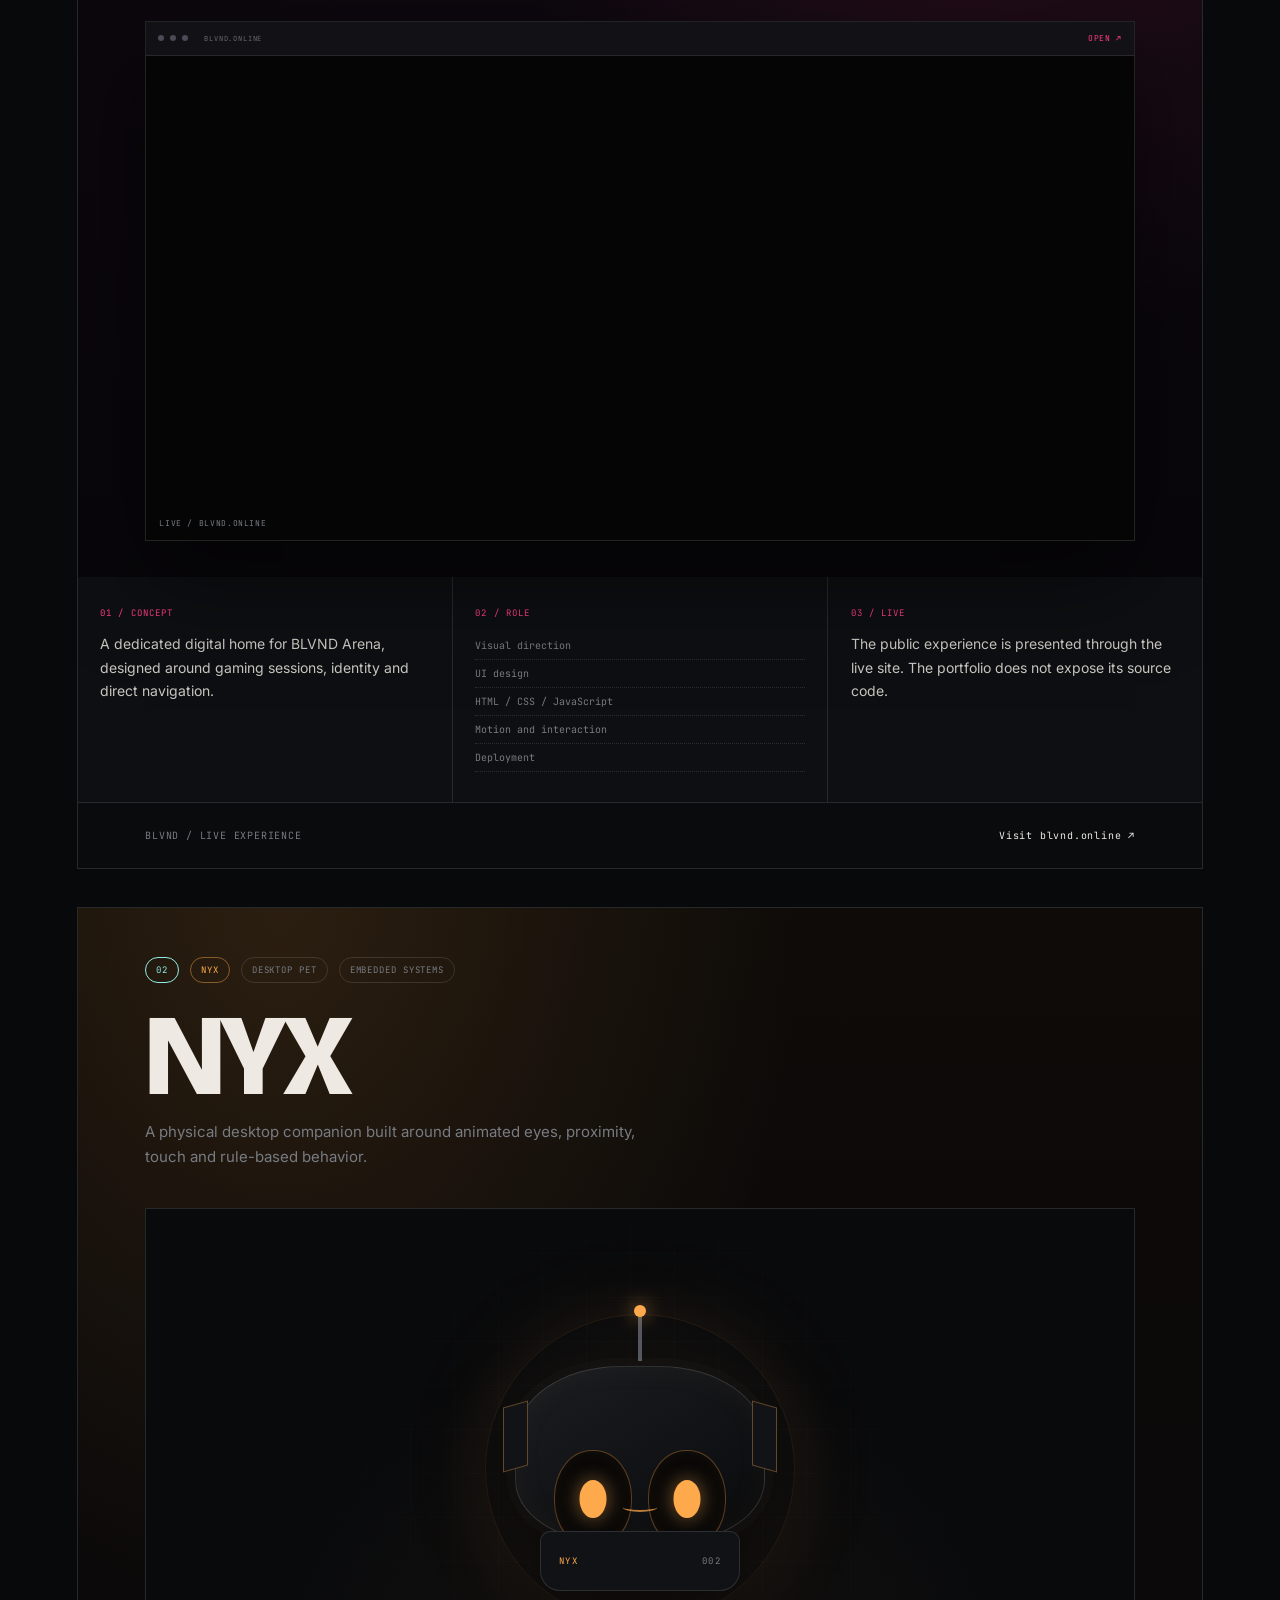
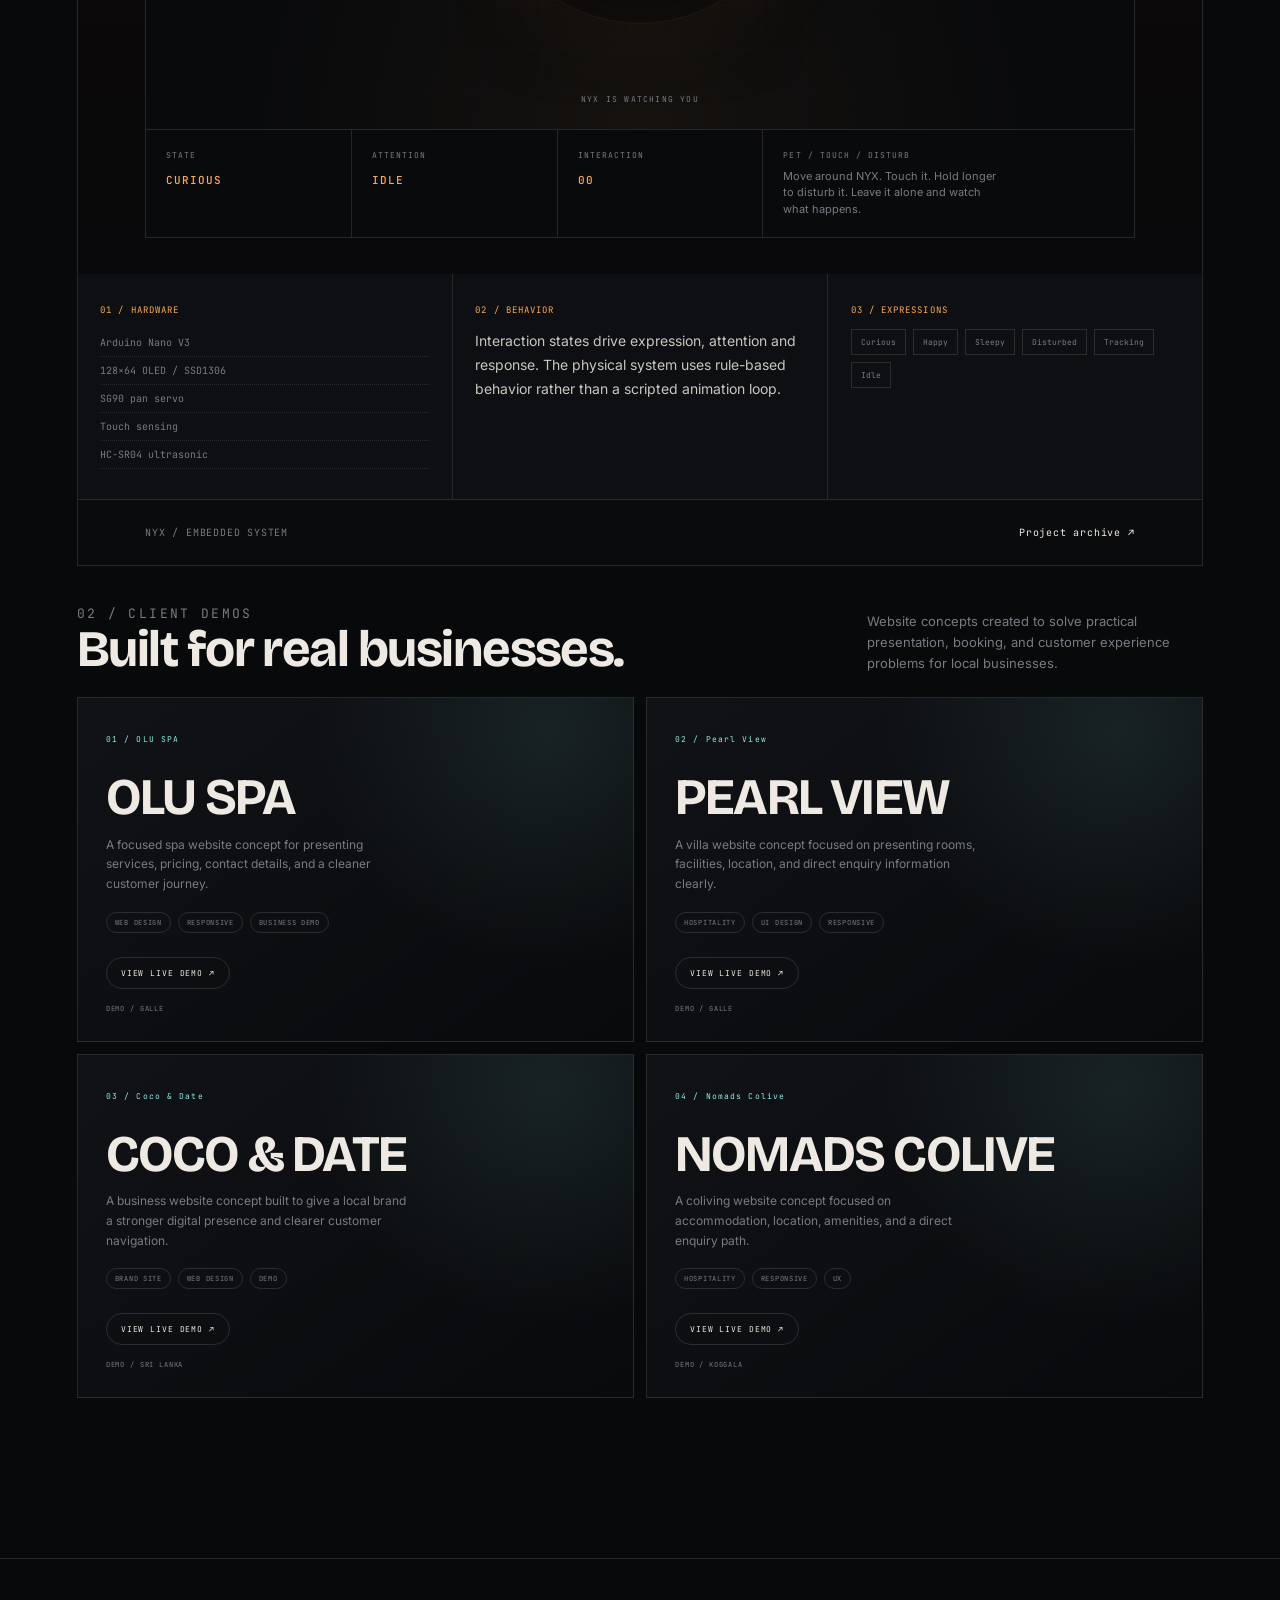
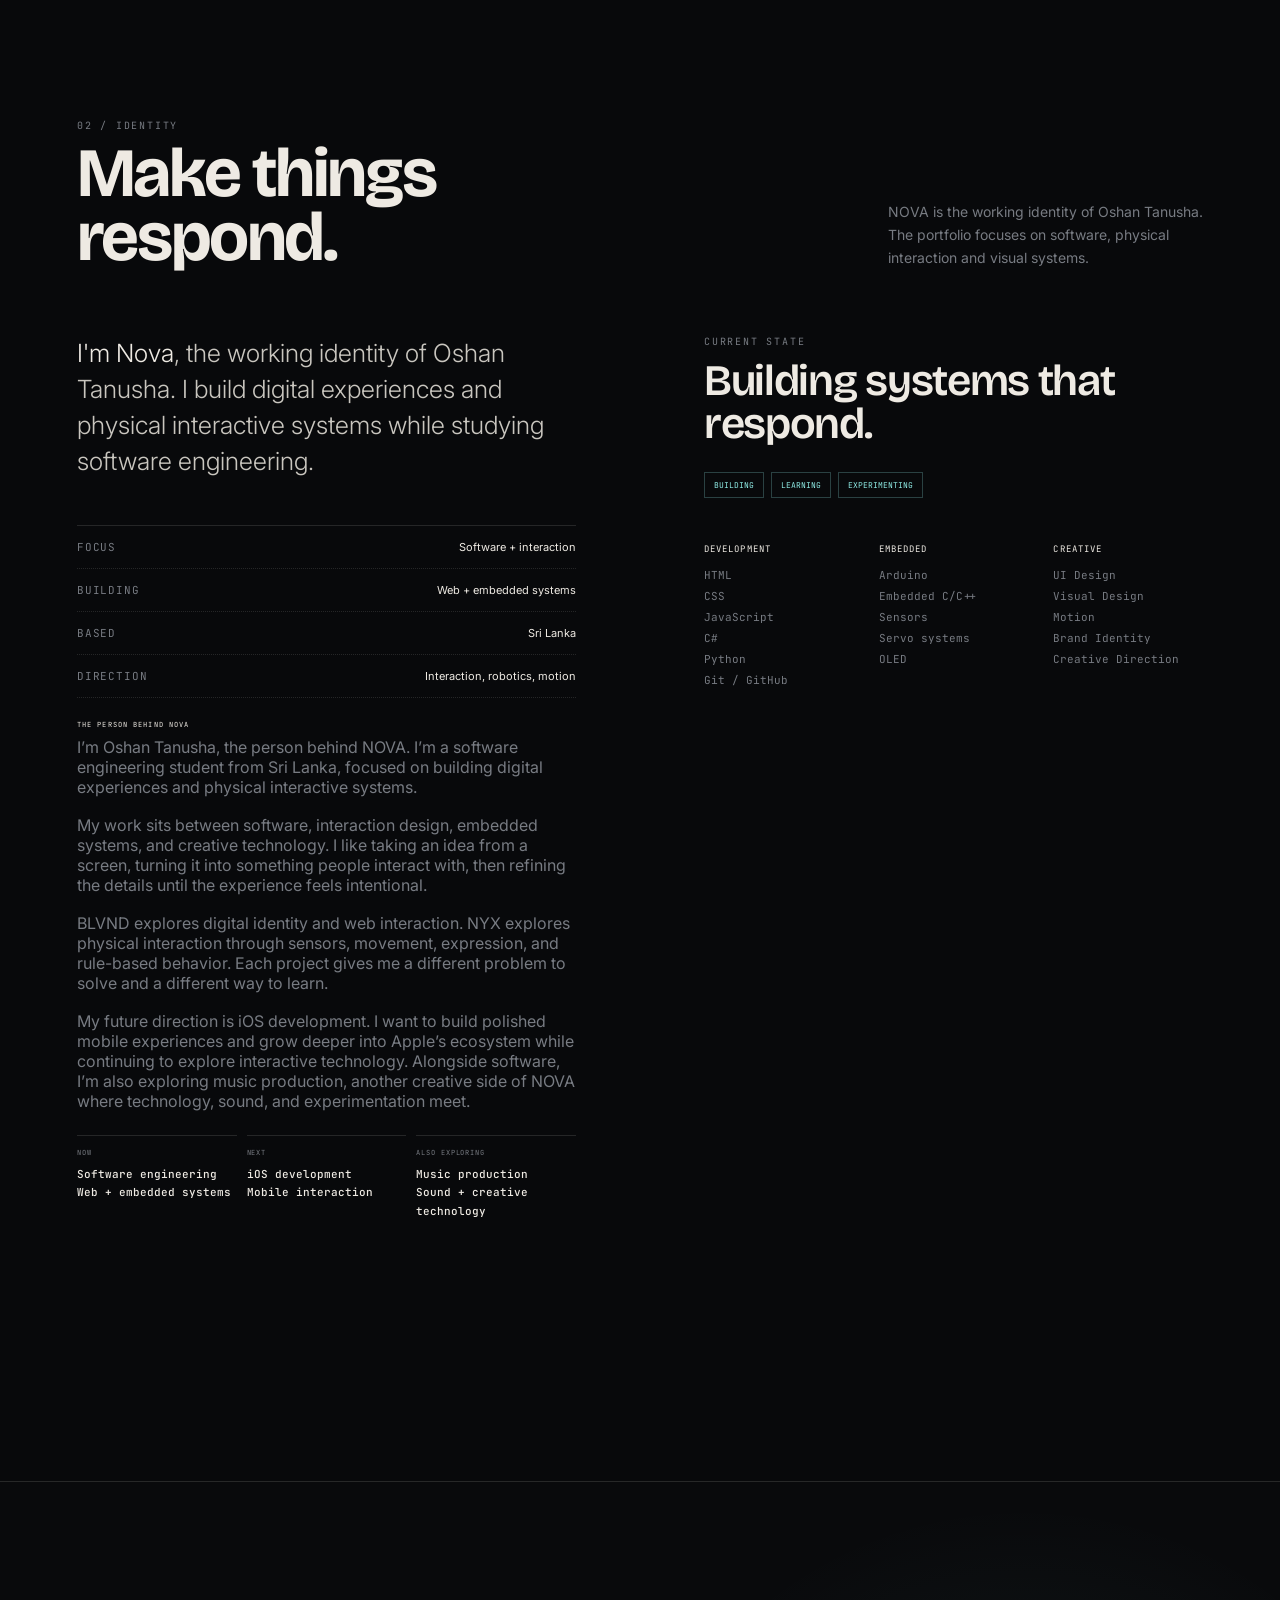
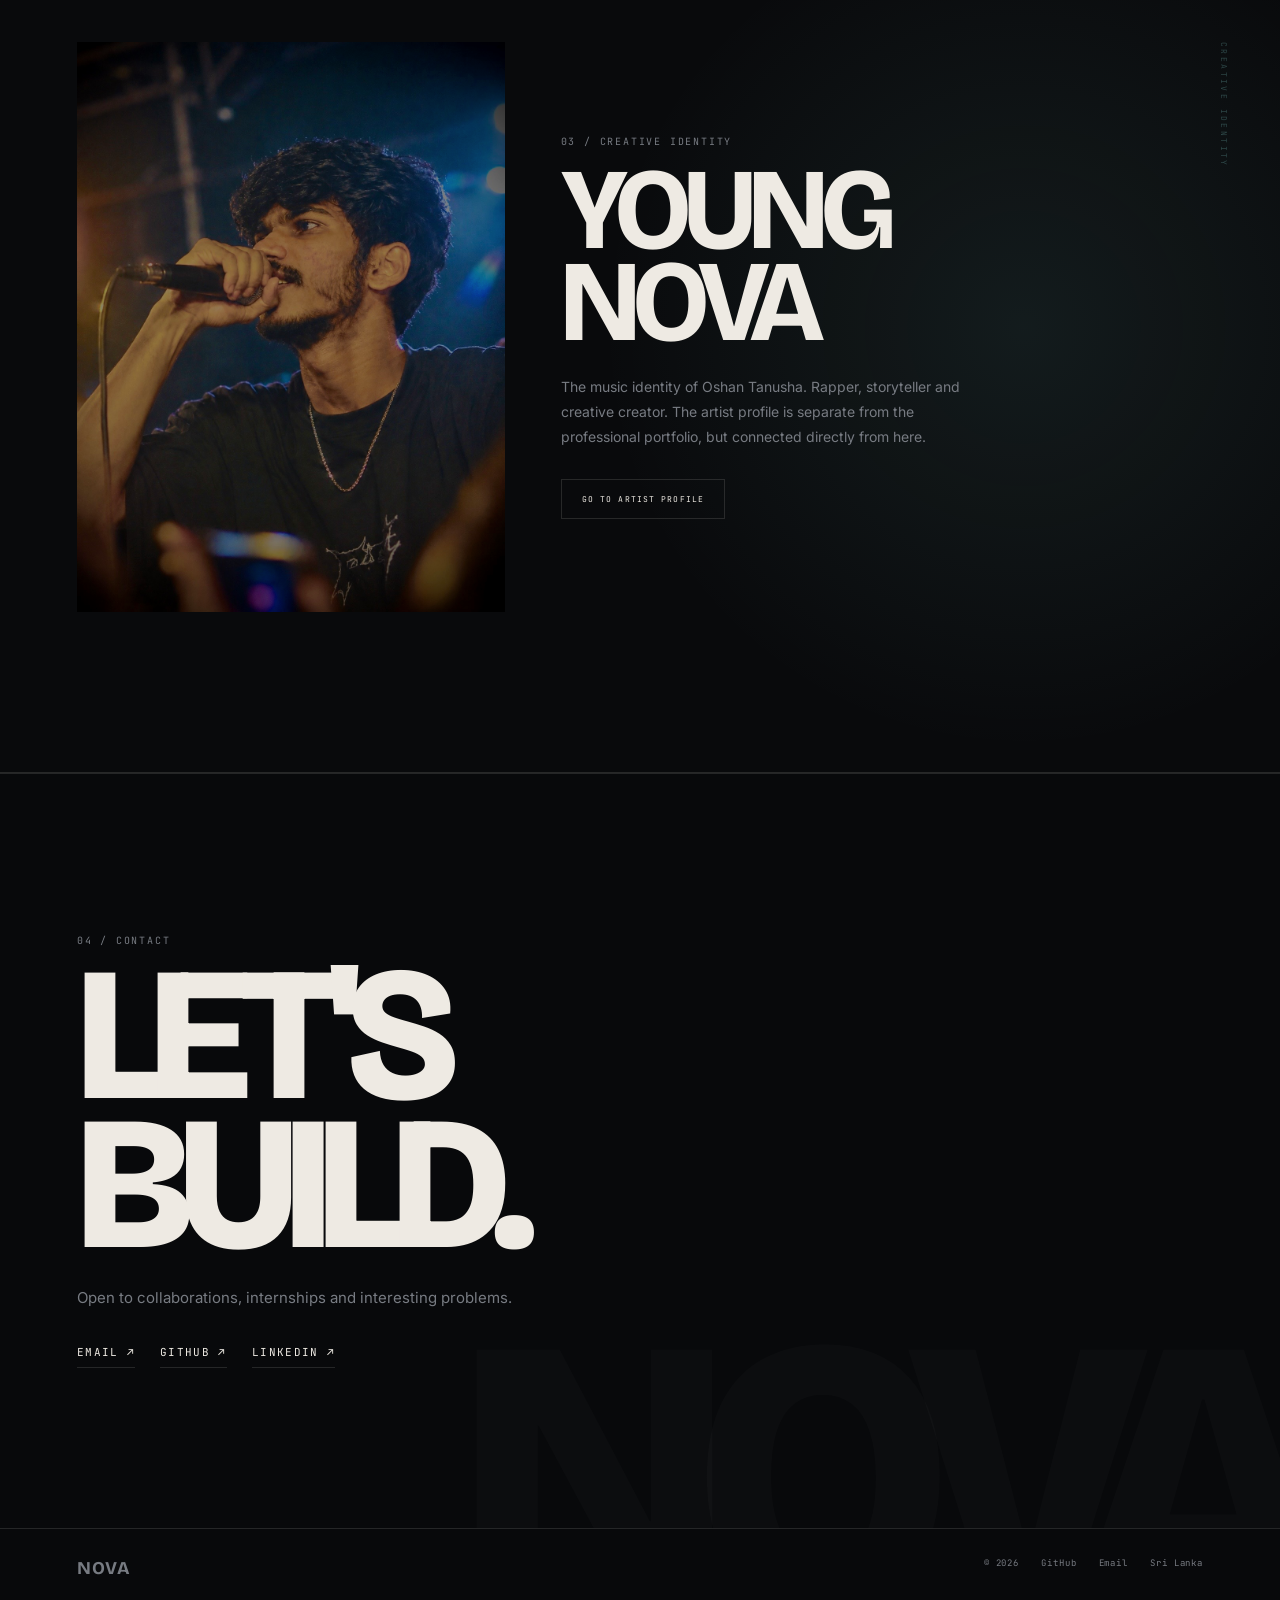
==== commit d3d14d2d: "Add Young Nova artist profile section" ====
--- a/index.html
+++ b/index.html
@@ -16,7 +16,8 @@
 .identity-console{margin-top:48px;max-width:560px;border-top:1px solid var(--line);border-bottom:1px solid var(--line);padding:14px 0;display:grid;grid-template-columns:1fr 1fr;gap:10px 28px;font:8px var(--mono);letter-spacing:.12em;color:var(--muted);text-transform:uppercase}.identity-console div{display:flex;justify-content:space-between;gap:14px}.identity-console b{font-weight:500;color:var(--fg)}.identity-console .live b{color:var(--ice)}.signal{grid-column:1/-1;height:1px;background:linear-gradient(90deg,var(--ice),transparent);transform-origin:left;transition:transform .2s ease}
 .hero-discovery{position:absolute;left:50%;bottom:29px;transform:translateX(-50%);font:7px var(--mono);letter-spacing:.16em;color:var(--muted);opacity:.5;white-space:nowrap}.hero-discovery b{color:var(--ice);font-weight:400}
 .secret-mark{position:absolute;right:5%;bottom:8%;font:7px var(--mono);letter-spacing:.18em;color:rgba(143,236,230,.28);writing-mode:vertical-rl;pointer-events:none}
-@media(max-width:900px){.identity-name{cursor:auto}.identity-console{max-width:100%;margin-top:40px}.hero-discovery{display:none}}
+.nova-artist-section{position:relative;margin-top:100px;border-top:1px solid var(--line);border-bottom:1px solid var(--line);background:radial-gradient(circle at 80% 50%,rgba(143,236,230,.08),transparent 38%),#090a0c;overflow:hidden}.nova-artist-section:before{content:'CREATIVE IDENTITY';position:absolute;right:4%;top:18%;font:8px var(--mono);letter-spacing:.3em;color:rgba(143,236,230,.25);writing-mode:vertical-rl}.nova-artist-grid{display:grid;grid-template-columns:minmax(220px,38%) 1fr;min-height:520px}.nova-artist-photo{position:relative;min-height:520px;background:#08090b}.nova-artist-photo img{width:100%;height:100%;object-fit:cover;display:block;filter:contrast(1.05) saturate(.9)}.nova-artist-copy{padding:70px 8%;display:flex;flex-direction:column;justify-content:center}.nova-artist-copy .eyebrow{margin-bottom:16px}.nova-artist-copy h2{font:700 clamp(58px,9vw,120px)/.8 var(--display);letter-spacing:-.06em}.nova-artist-copy .artist-sub{max-width:48ch;margin-top:26px;color:var(--muted);font-size:14px;line-height:1.8}.nova-artist-button{display:inline-flex;width:max-content;margin-top:30px;padding:14px 20px;border:1px solid var(--line);font:8px var(--mono);letter-spacing:.14em;text-transform:uppercase;transition:.2s}.nova-artist-button:hover{border-color:var(--ice);background:rgba(143,236,230,.07)}
+@media(max-width:900px){.identity-name{cursor:auto}.identity-console{max-width:100%;margin-top:40px}.hero-discovery{display:none}}@media(max-width:700px){.nova-artist-grid{grid-template-columns:1fr}.nova-artist-photo{height:420px;min-height:0}.nova-artist-copy{padding:42px 26px 55px}.nova-artist-section:before{display:none}}
 </style>
 </head>
 <body>
@@ -25,33 +26,18 @@
 <div class="stage-bg" aria-hidden="true"><span class="stage default"></span><span class="stage pink"></span><span class="stage orange"></span></div>
 <div id="boot" role="status" aria-label="Loading NOVA"><div class="boot-panel boot-left"></div><div class="boot-panel boot-right"></div><div class="boot-copy"><p id="boot1">&gt; INITIALIZING NOVA</p><p id="boot2">&gt; MOUNTING IDENTITY <b>[OK]</b></p><p id="boot3">&gt; CALIBRATING INTERFACE <b>[OK]</b></p><p id="boot4">&gt; SYSTEM READY<span class="blink"></span></p></div><div class="boot-percent" id="bootPercent">0<span>%</span></div></div>
 <div class="cursor" id="cursor"><span id="cursorLabel"></span></div><div class="cursor-trail" id="cursorTrail" aria-hidden="true"></div>
-<nav id="nav"><a href="#hero" class="brand" data-cursor="HOME">NOVA</a><ul><li><a href="#work" data-cursor="WORK">Work</a></li><li><a href="#about" data-cursor="ABOUT">About</a></li><li><a href="#contact" data-cursor="CONTACT">Contact</a></li></ul></nav>
-<div class="hud" id="hud" aria-label="Page navigation"><button data-target="#hero"><span>Intro</span><i></i></button><button data-target="#work-blvnd"><span>01 BLVND</span><i></i></button><button data-target="#work-nyx"><span>02 NYX</span><i></i></button><button data-target="#about"><span>About</span><i></i></button><button data-target="#contact"><span>Contact</span><i></i></button></div>
+<nav id="nav"><a href="#hero" class="brand" data-cursor="HOME">NOVA</a><ul><li><a href="#work" data-cursor="WORK">Work</a></li><li><a href="#about" data-cursor="ABOUT">About</a></li><li><a href="#young-nova" data-cursor="ARTIST">Artist</a></li><li><a href="#contact" data-cursor="CONTACT">Contact</a></li></ul></nav>
+<div class="hud" id="hud" aria-label="Page navigation"><button data-target="#hero"><span>Intro</span><i></i></button><button data-target="#work-blvnd"><span>01 BLVND</span><i></i></button><button data-target="#work-nyx"><span>02 NYX</span><i></i></button><button data-target="#about"><span>About</span><i></i></button><button data-target="#young-nova"><span>Artist</span><i></i></button><button data-target="#contact"><span>Contact</span><i></i></button></div>
 <div class="system-readout" aria-hidden="true"><span id="systemState">ONLINE</span><i></i><span id="systemTime">00:00:00</span></div>
 <main>
-<section id="hero" class="hero section">
-<div class="hero-orbit orbit-one"></div><div class="hero-orbit orbit-two"></div>
-<div class="wrap hero-grid">
-<div class="hero-copy">
-<p class="eyebrow">Digital identity <em>·</em> Creative technology</p>
-<h1 class="nova-title" id="novaTitle" aria-label="NOVA"><span>N</span><span>O</span><span>V</span><span>A</span></h1>
-<h2 class="identity-name" id="identityName" aria-label="Oshan Tanusha"><span>O</span><span>S</span><span>H</span><span>A</span><span>N</span><span>&nbsp;</span><span>T</span><span>A</span><span>N</span><span>U</span><span>S</span><span>H</span><span>A</span></h2>
-<div class="role-strip"><span>Software</span><span>Interaction</span><span>Embedded</span></div>
-<p class="hero-line">I build digital experiences and interactive systems, from the screen to the hardware.</p>
-<div class="hero-actions"><a href="#work" class="button primary" data-cursor="ENTER">Enter work <span>↘</span></a><a href="#about" class="button" data-cursor="MEET">Meet Nova</a></div>
-<div class="identity-console" id="identityConsole"><div><span>IDENTITY</span><b>OSHAN / NOVA</b></div><div><span>ORIGIN</span><b>LK / 06.9°N 80.0°E</b></div><div><span>STATE</span><b class="live" id="heroState">OBSERVING</b></div><div><span>VISITOR</span><b id="visitorMode">NEW SESSION</b></div><div class="signal" id="identitySignal"></div></div>
-<div class="hero-micro"><span>SESSION <b id="sessionId">NOVA-0000</b></span><span>INTERFACE <b>02.0</b></span></div>
-</div>
-<div class="hero-frame" id="heroFrame" data-parallax><div class="frame-corner top-left">NOVA / 01</div><div class="frame-corner top-right">DIGITAL IDENTITY<br>2026</div><div class="portrait-art" aria-label="NOVA identity artwork"><div class="portrait-glow"></div><div class="portrait-ring ring-a"></div><div class="portrait-ring ring-b"></div><div class="portrait-mark">N</div><div class="portrait-line line-a"></div><div class="portrait-line line-b"></div><div class="portrait-data">OSHAN<br>TANUSHA<br><span>COORD 06.9 / 80.0</span></div></div><div class="scan-line"></div><div class="secret-mark">MOVE / INTERACT / RETURN</div><div class="frame-corner bottom-left">IDENTITY FRAME</div><div class="frame-corner bottom-right">LK / 2026</div></div>
-</div><div class="scroll-cue"><i></i>SCROLL TO EXPLORE</div><div class="hero-discovery">THE INTERFACE RESPONDS TO <b>YOU</b></div>
-</section>
+<section id="hero" class="hero section"><div class="hero-orbit orbit-one"></div><div class="hero-orbit orbit-two"></div><div class="wrap hero-grid"><div class="hero-copy"><p class="eyebrow">Digital identity <em>·</em> Creative technology</p><h1 class="nova-title" id="novaTitle" aria-label="NOVA"><span>N</span><span>O</span><span>V</span><span>A</span></h1><h2 class="identity-name" id="identityName" aria-label="Oshan Tanusha"><span>O</span><span>S</span><span>H</span><span>A</span><span>N</span><span>&nbsp;</span><span>T</span><span>A</span><span>N</span><span>U</span><span>S</span><span>H</span><span>A</span></h2><div class="role-strip"><span>Software</span><span>Interaction</span><span>Embedded</span></div><p class="hero-line">I build digital experiences and interactive systems, from the screen to the hardware.</p><div class="hero-actions"><a href="#work" class="button primary" data-cursor="ENTER">Enter work <span>↘</span></a><a href="#about" class="button" data-cursor="MEET">Meet Nova</a></div><div class="identity-console" id="identityConsole"><div><span>IDENTITY</span><b>OSHAN / NOVA</b></div><div><span>ORIGIN</span><b>LK / 06.9°N 80.0°E</b></div><div><span>STATE</span><b class="live" id="heroState">OBSERVING</b></div><div><span>VISITOR</span><b id="visitorMode">NEW SESSION</b></div><div class="signal" id="identitySignal"></div></div><div class="hero-micro"><span>SESSION <b id="sessionId">NOVA-0000</b></span><span>INTERFACE <b>02.0</b></span></div></div><div class="hero-frame" id="heroFrame" data-parallax><div class="frame-corner top-left">NOVA / 01</div><div class="frame-corner top-right">DIGITAL IDENTITY<br>2026</div><div class="portrait-art" aria-label="NOVA identity artwork"><div class="portrait-glow"></div><div class="portrait-ring ring-a"></div><div class="portrait-ring ring-b"></div><div class="portrait-mark">N</div><div class="portrait-line line-a"></div><div class="portrait-line line-b"></div><div class="portrait-data">OSHAN<br>TANUSHA<br><span>COORD 06.9 / 80.0</span></div></div><div class="scan-line"></div><div class="secret-mark">MOVE / INTERACT / RETURN</div><div class="frame-corner bottom-left">IDENTITY FRAME</div><div class="frame-corner bottom-right">LK / 2026</div></div></div><div class="scroll-cue"><i></i>SCROLL TO EXPLORE</div><div class="hero-discovery">THE INTERFACE RESPONDS TO <b>YOU</b></div></section>
 <div class="ticker" aria-hidden="true"><div class="ticker-track"><span>Software</span><b>•</b><span>Interaction</span><b>•</b><span>Creative Technology</span><b>•</b><span>BLVND</span><b>•</b><span>NYX</span><b>•</b><span>Sri Lanka</span><b>•</b><span>Software</span><b>•</b><span>Interaction</span><b>•</b><span>Creative Technology</span><b>•</b><span>BLVND</span><b>•</b><span>NYX</span><b>•</b><span>Sri Lanka</span><b>•</b></div></div>
 <section id="work" class="section"><div class="wrap"><header class="section-head reveal"><div><p class="eyebrow">01 / Selected work</p><h2>Built for<br>interaction.</h2></div><p>Two systems. Two different surfaces. One approach: make people interact with the work instead of reading around it.</p></header>
 <article class="project blvnd reveal" id="work-blvnd"><div class="project-main"><div class="project-meta"><span class="number">01</span><span>BLVND</span><span>Web Experience</span><span>2026</span></div><h3>BLVND</h3><p class="project-sub">A live gaming arena experience built around the identity and energy of BLVND Arena.</p><div class="live-preview"><div class="browser-top"><i></i><i></i><i></i><span>BLVND.ONLINE</span><a href="https://blvnd.online" target="_blank" rel="noopener" data-cursor="OPEN">OPEN ↗</a></div><iframe src="https://blvnd.online" title="Live BLVND website preview" loading="lazy"></iframe><div class="preview-fallback"><strong>BLVND</strong><span>LIVE WEB EXPERIENCE</span><a href="https://blvnd.online" target="_blank" rel="noopener">OPEN BLVND.ONLINE ↗</a></div><small>LIVE / BLVND.ONLINE</small></div></div><div class="detail-grid"><div><p class="detail-label">01 / Concept</p><p>A dedicated digital home for BLVND Arena, designed around gaming sessions, identity and direct navigation.</p></div><div><p class="detail-label">02 / Role</p><ul><li>Visual direction</li><li>UI design</li><li>HTML / CSS / JavaScript</li><li>Motion and interaction</li><li>Deployment</li></ul></div><div><p class="detail-label">03 / Live</p><p>The public experience is presented through the live site. The portfolio does not expose its source code.</p></div></div><div class="project-footer"><span>BLVND / LIVE EXPERIENCE</span><a href="https://blvnd.online" target="_blank" rel="noopener" data-cursor="OPEN">Visit blvnd.online ↗</a></div></article>
 <article class="project nyx reveal" id="work-nyx"><div class="project-main"><div class="project-meta"><span class="number">02</span><span>NYX</span><span>Desktop Pet</span><span>Embedded Systems</span></div><h3>NYX</h3><p class="project-sub">A physical desktop companion built around animated eyes, proximity, touch and rule-based behavior.</p><div class="nyx-lab" id="nyxLab"><div class="nyx-stage" id="nyxPet" tabindex="0" aria-label="Interactive NYX desktop pet"><div class="pet-aura"></div><div class="pet-shell"><div class="pet-antenna"><i></i></div><div class="pet-face"><div class="eye left-eye"><i></i></div><div class="eye right-eye"><i></i></div><div class="pet-mouth"></div></div><div class="pet-ear left-ear"></div><div class="pet-ear right-ear"></div><div class="pet-base"><span>NYX</span><b>002</b></div></div><div class="pet-sparks" id="petSparks"></div><div class="pet-touch-ring" id="petTouchRing"></div><p class="pet-prompt" id="petPrompt">TOUCH NYX</p></div><div class="nyx-telemetry"><div><span>STATE</span><strong id="nyxState">CURIOUS</strong></div><div><span>ATTENTION</span><strong id="nyxAttention">IDLE</strong></div><div><span>INTERACTION</span><strong id="nyxInteraction">00</strong></div><div class="telemetry-help"><span>PET / TOUCH / DISTURB</span><small>Move around NYX. Touch it. Hold longer to disturb it. Leave it alone and watch what happens.</small></div></div></div></div><div class="detail-grid"><div><p class="detail-label">01 / Hardware</p><ul><li>Arduino Nano V3</li><li>128×64 OLED / SSD1306</li><li>SG90 pan servo</li><li>Touch sensing</li><li>HC-SR04 ultrasonic</li></ul></div><div><p class="detail-label">02 / Behavior</p><p>Interaction states drive expression, attention and response. The physical system uses rule-based behavior rather than a scripted animation loop.</p></div><div><p class="detail-label">03 / Expressions</p><div class="chips"><span>Curious</span><span>Happy</span><span>Sleepy</span><span>Disturbed</span><span>Tracking</span><span>Idle</span></div></div></div><div class="project-footer"><span>NYX / EMBEDDED SYSTEM</span><a href="https://github.com/AlphaOshyy/Nyx" target="_blank" rel="noopener" data-cursor="OPEN">Project archive ↗</a></div></article></div></section>
 <section id="about" class="section about-section"><div class="wrap"><header class="section-head reveal"><div><p class="eyebrow">02 / Identity</p><h2>Make things<br>respond.</h2></div><p>NOVA is the working identity of Oshan Tanusha. The portfolio focuses on software, physical interaction and visual systems.</p></header><div class="about-grid"><div class="reveal"><p class="bio"><span>I'm Nova</span>, the working identity of Oshan Tanusha. I build digital experiences and physical interactive systems while studying software engineering.</p><div class="bio-list"><div><span>Focus</span><b>Software + interaction</b></div><div><span>Building</span><b>Web + embedded systems</b></div><div><span>Based</span><b>Sri Lanka</b></div><div><span>Direction</span><b>Interaction, robotics, motion</b></div></div></div><div class="reveal"><p class="eyebrow">Current state</p><h3 class="status-title">Building systems that respond.</h3><div class="status-tags"><span>BUILDING</span><span>LEARNING</span><span>EXPERIMENTING</span></div><div class="skill-grid"><div><p>Development</p><span>HTML</span><span>CSS</span><span>JavaScript</span><span>C#</span><span>Python</span><span>Git / GitHub</span></div><div><p>Embedded</p><span>Arduino</span><span>Embedded C/C++</span><span>Sensors</span><span>Servo systems</span><span>OLED</span></div><div><p>Creative</p><span>UI Design</span><span>Visual Design</span><span>Motion</span><span>Brand Identity</span><span>Creative Direction</span></div></div></div></div></div></section>
-<!-- TEMPORARILY DISABLED: CV SECTION. RESTORE WHEN THE FINAL CV IS READY. -->
-<section id="contact" class="section contact"><div class="wrap reveal"><p class="eyebrow">03 / Contact</p><h2>LET'S<br>BUILD.</h2><p>Open to collaborations, internships and interesting problems.</p><div class="contact-links"><a href="mailto:oshantanusha38@gmail.com" data-cursor="MAIL">Email ↗</a><a href="https://github.com/AlphaOshyy" target="_blank" rel="noopener" data-cursor="OPEN">GitHub ↗</a><a href="https://www.linkedin.com/in/oshantanusha/" target="_blank" rel="noopener" data-cursor="OPEN">LinkedIn ↗</a></div></div></section>
+<section id="young-nova" class="section nova-artist-section"><div class="nova-artist-grid"><div class="nova-artist-photo"><img src="assets/young-nova.jpg" alt="Young Nova artist portrait"></div><div class="nova-artist-copy"><p class="eyebrow">03 / Creative identity</p><h2>YOUNG<br>NOVA</h2><p class="artist-sub">The music identity of Oshan Tanusha. Rapper, storyteller and creative creator. The artist profile is separate from the professional portfolio, but connected directly from here.</p><a class="nova-artist-button" href="artist.html" data-cursor="ARTIST">Go to artist profile</a></div></div></section>
+<section id="contact" class="section contact"><div class="wrap reveal"><p class="eyebrow">04 / Contact</p><h2>LET'S<br>BUILD.</h2><p>Open to collaborations, internships and interesting problems.</p><div class="contact-links"><a href="mailto:oshantanusha38@gmail.com" data-cursor="MAIL">Email ↗</a><a href="https://github.com/AlphaOshyy" target="_blank" rel="noopener" data-cursor="OPEN">GitHub ↗</a><a href="https://www.linkedin.com/in/oshantanusha/" target="_blank" rel="noopener" data-cursor="OPEN">LinkedIn ↗</a></div></div></section>
 </main>
 <footer><a href="#hero" class="brand">NOVA</a><div><span>© 2026</span><a href="https://github.com/AlphaOshyy" target="_blank" rel="noopener">GitHub</a><a href="mailto:oshantanusha38@gmail.com">Email</a><span>Sri Lanka</span></div></footer>
 <script src="script.js"></script>
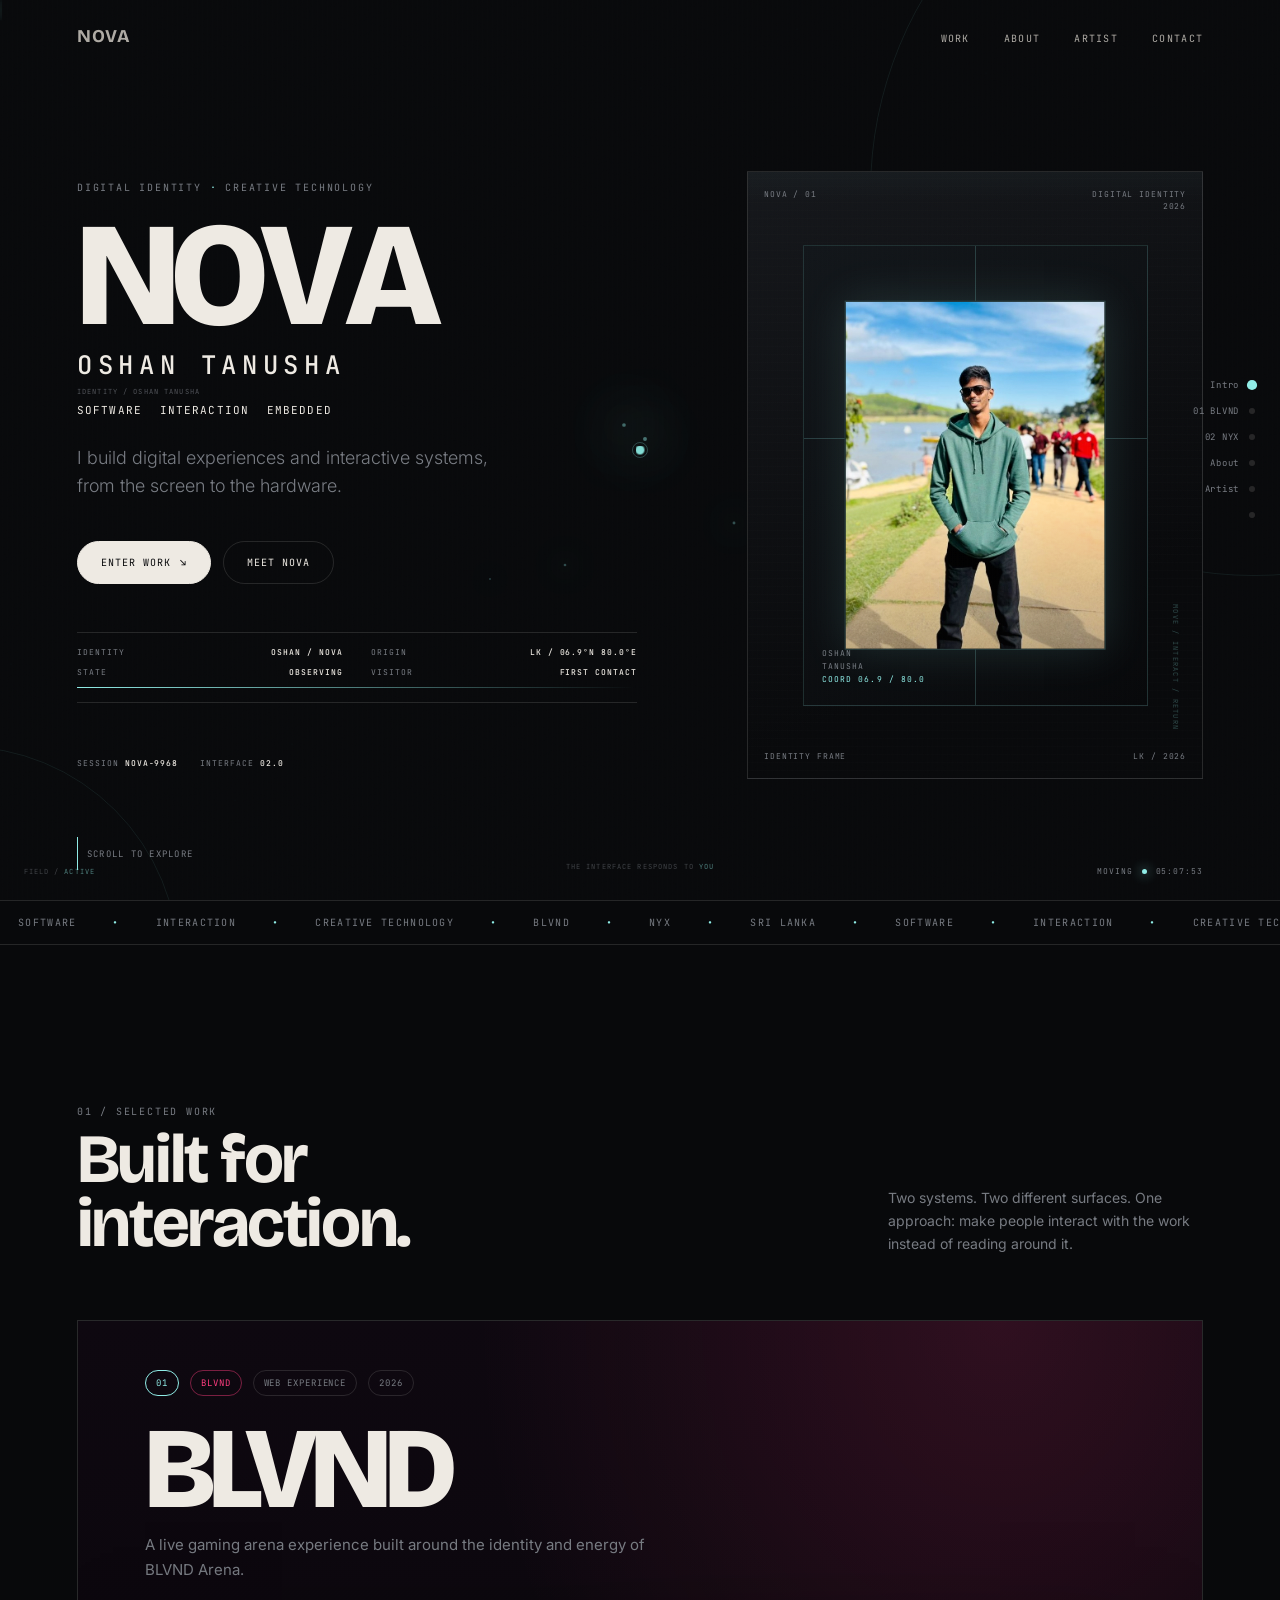
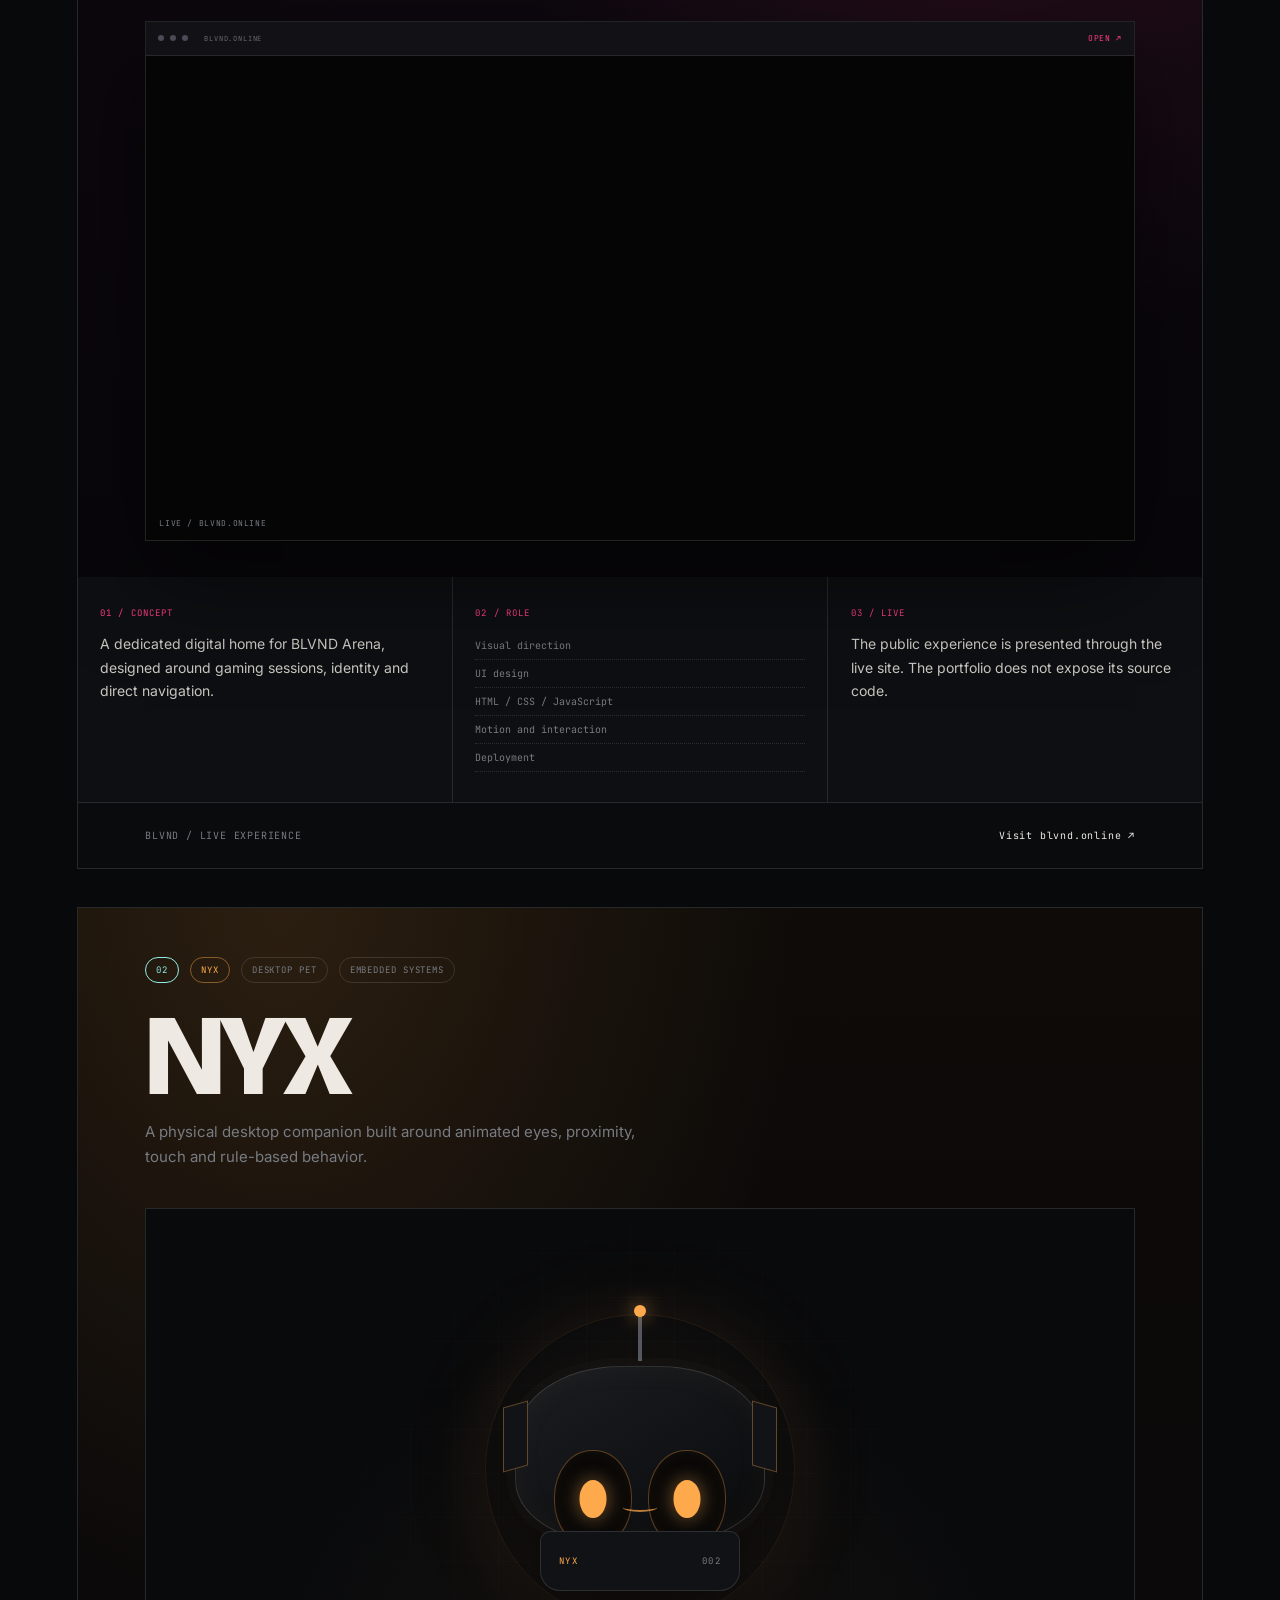
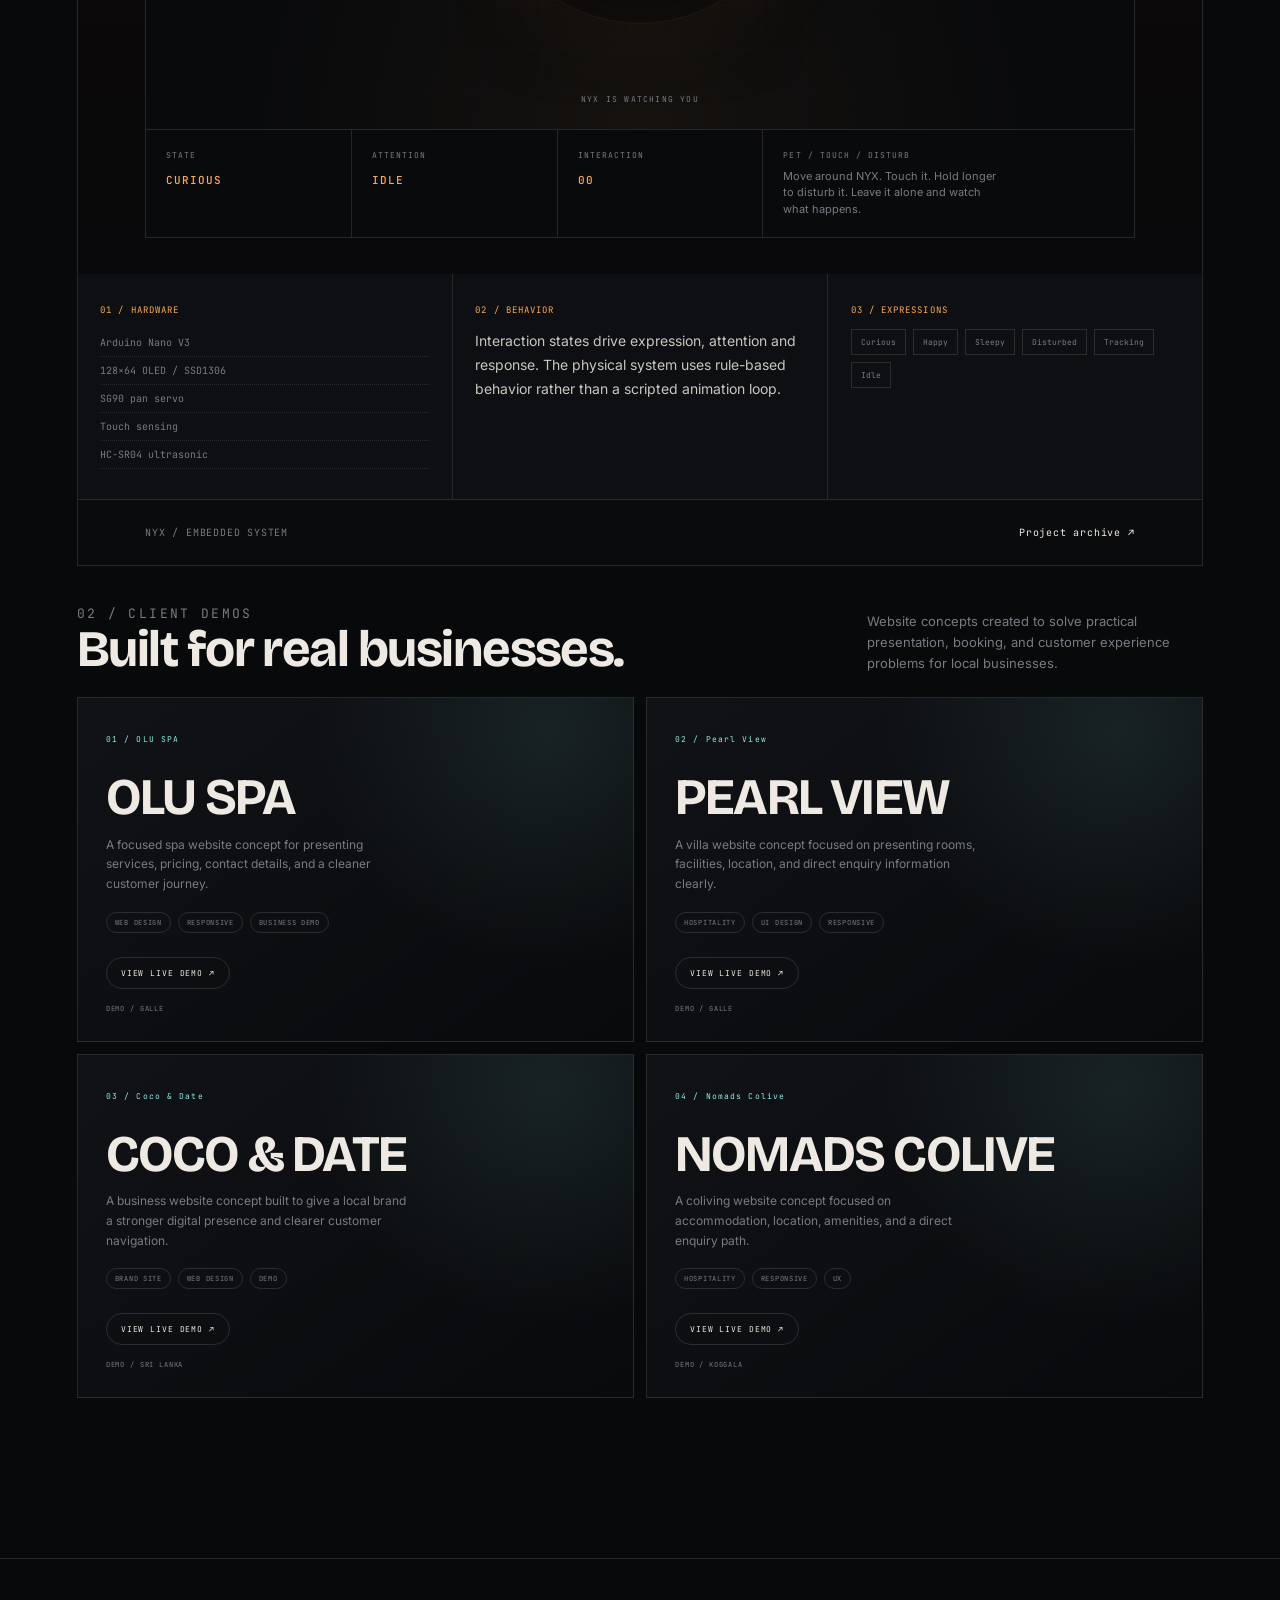
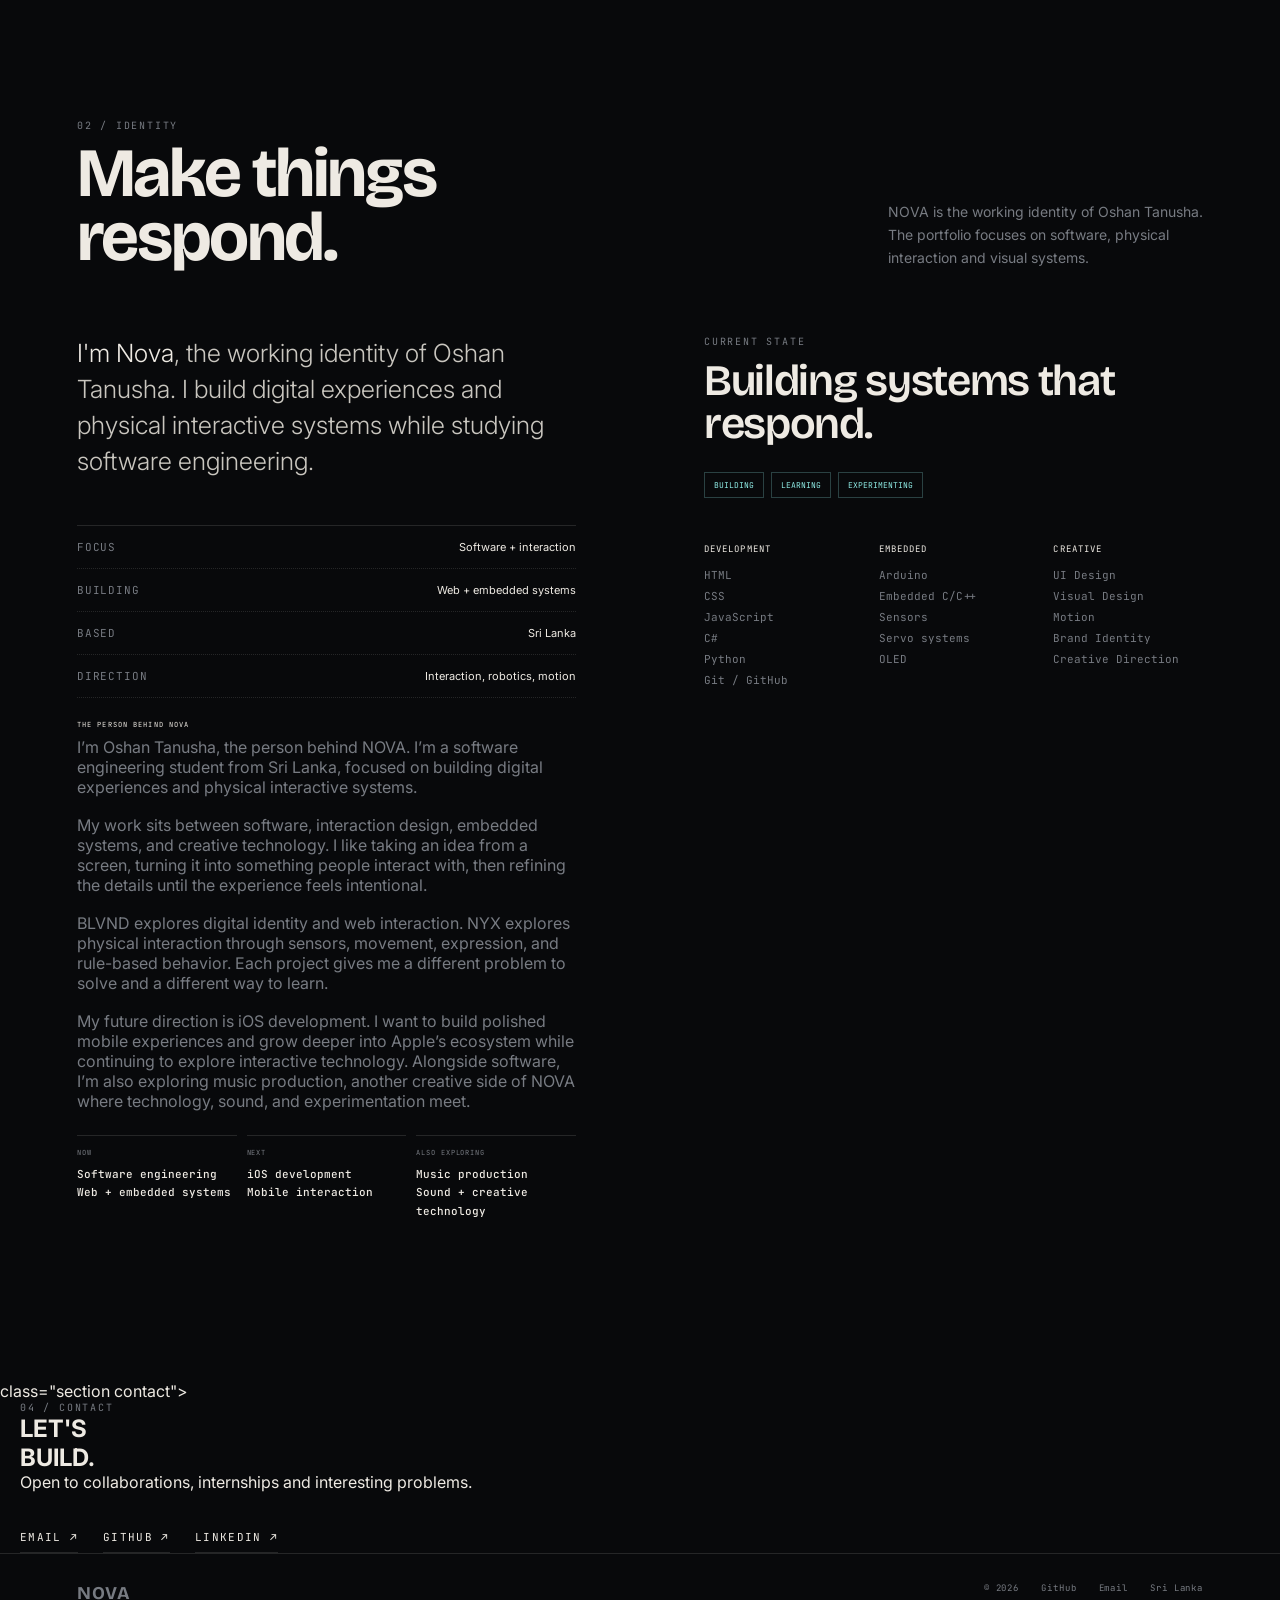
==== commit 255071f1: "Upgrade professional portfolio structure and artist navigation" ====
--- a/index.html
+++ b/index.html
@@ -26,8 +26,8 @@
 <div class="stage-bg" aria-hidden="true"><span class="stage default"></span><span class="stage pink"></span><span class="stage orange"></span></div>
 <div id="boot" role="status" aria-label="Loading NOVA"><div class="boot-panel boot-left"></div><div class="boot-panel boot-right"></div><div class="boot-copy"><p id="boot1">&gt; INITIALIZING NOVA</p><p id="boot2">&gt; MOUNTING IDENTITY <b>[OK]</b></p><p id="boot3">&gt; CALIBRATING INTERFACE <b>[OK]</b></p><p id="boot4">&gt; SYSTEM READY<span class="blink"></span></p></div><div class="boot-percent" id="bootPercent">0<span>%</span></div></div>
 <div class="cursor" id="cursor"><span id="cursorLabel"></span></div><div class="cursor-trail" id="cursorTrail" aria-hidden="true"></div>
-<nav id="nav"><a href="#hero" class="brand" data-cursor="HOME">NOVA</a><ul><li><a href="#work" data-cursor="WORK">Work</a></li><li><a href="#about" data-cursor="ABOUT">About</a></li><li><a href="#young-nova" data-cursor="ARTIST">Artist</a></li><li><a href="#contact" data-cursor="CONTACT">Contact</a></li></ul></nav>
-<div class="hud" id="hud" aria-label="Page navigation"><button data-target="#hero"><span>Intro</span><i></i></button><button data-target="#work-blvnd"><span>01 BLVND</span><i></i></button><button data-target="#work-nyx"><span>02 NYX</span><i></i></button><button data-target="#about"><span>About</span><i></i></button><button data-target="#young-nova"><span>Artist</span><i></i></button><button data-target="#contact"><span>Contact</span><i></i></button></div>
+<nav id="nav"><a href="#hero" class="brand" data-cursor="HOME">NOVA</a><ul><li><a href="#work" data-cursor="WORK">Work</a></li><li><a href="#about" data-cursor="ABOUT">About</a></li><li><a href="#artist-card" data-cursor="ARTIST">Artist</a></li><li><a href="#contact" data-cursor="CONTACT">Contact</a></li></ul></nav>
+<div class="hud" id="hud" aria-label="Page navigation"><button data-target="#hero"><span>Intro</span><i></i></button><button data-target="#work-blvnd"><span>01 BLVND</span><i></i></button><button data-target="#work-nyx"><span>02 NYX</span><i></i></button><button data-target="#about"><span>About</span><i></i></button><button data-target="#artist-card"><span>Artist</span><i></i></button><button data-target="#contact"><span>Contact</span><i></i></button></div>
 <div class="system-readout" aria-hidden="true"><span id="systemState">ONLINE</span><i></i><span id="systemTime">00:00:00</span></div>
 <main>
 <section id="hero" class="hero section"><div class="hero-orbit orbit-one"></div><div class="hero-orbit orbit-two"></div><div class="wrap hero-grid"><div class="hero-copy"><p class="eyebrow">Digital identity <em>·</em> Creative technology</p><h1 class="nova-title" id="novaTitle" aria-label="NOVA"><span>N</span><span>O</span><span>V</span><span>A</span></h1><h2 class="identity-name" id="identityName" aria-label="Oshan Tanusha"><span>O</span><span>S</span><span>H</span><span>A</span><span>N</span><span>&nbsp;</span><span>T</span><span>A</span><span>N</span><span>U</span><span>S</span><span>H</span><span>A</span></h2><div class="role-strip"><span>Software</span><span>Interaction</span><span>Embedded</span></div><p class="hero-line">I build digital experiences and interactive systems, from the screen to the hardware.</p><div class="hero-actions"><a href="#work" class="button primary" data-cursor="ENTER">Enter work <span>↘</span></a><a href="#about" class="button" data-cursor="MEET">Meet Nova</a></div><div class="identity-console" id="identityConsole"><div><span>IDENTITY</span><b>OSHAN / NOVA</b></div><div><span>ORIGIN</span><b>LK / 06.9°N 80.0°E</b></div><div><span>STATE</span><b class="live" id="heroState">OBSERVING</b></div><div><span>VISITOR</span><b id="visitorMode">NEW SESSION</b></div><div class="signal" id="identitySignal"></div></div><div class="hero-micro"><span>SESSION <b id="sessionId">NOVA-0000</b></span><span>INTERFACE <b>02.0</b></span></div></div><div class="hero-frame" id="heroFrame" data-parallax><div class="frame-corner top-left">NOVA / 01</div><div class="frame-corner top-right">DIGITAL IDENTITY<br>2026</div><div class="portrait-art" aria-label="NOVA identity artwork"><div class="portrait-glow"></div><div class="portrait-ring ring-a"></div><div class="portrait-ring ring-b"></div><div class="portrait-mark">N</div><div class="portrait-line line-a"></div><div class="portrait-line line-b"></div><div class="portrait-data">OSHAN<br>TANUSHA<br><span>COORD 06.9 / 80.0</span></div></div><div class="scan-line"></div><div class="secret-mark">MOVE / INTERACT / RETURN</div><div class="frame-corner bottom-left">IDENTITY FRAME</div><div class="frame-corner bottom-right">LK / 2026</div></div></div><div class="scroll-cue"><i></i>SCROLL TO EXPLORE</div><div class="hero-discovery">THE INTERFACE RESPONDS TO <b>YOU</b></div></section>
@@ -36,8 +36,7 @@
 <article class="project blvnd reveal" id="work-blvnd"><div class="project-main"><div class="project-meta"><span class="number">01</span><span>BLVND</span><span>Web Experience</span><span>2026</span></div><h3>BLVND</h3><p class="project-sub">A live gaming arena experience built around the identity and energy of BLVND Arena.</p><div class="live-preview"><div class="browser-top"><i></i><i></i><i></i><span>BLVND.ONLINE</span><a href="https://blvnd.online" target="_blank" rel="noopener" data-cursor="OPEN">OPEN ↗</a></div><iframe src="https://blvnd.online" title="Live BLVND website preview" loading="lazy"></iframe><div class="preview-fallback"><strong>BLVND</strong><span>LIVE WEB EXPERIENCE</span><a href="https://blvnd.online" target="_blank" rel="noopener">OPEN BLVND.ONLINE ↗</a></div><small>LIVE / BLVND.ONLINE</small></div></div><div class="detail-grid"><div><p class="detail-label">01 / Concept</p><p>A dedicated digital home for BLVND Arena, designed around gaming sessions, identity and direct navigation.</p></div><div><p class="detail-label">02 / Role</p><ul><li>Visual direction</li><li>UI design</li><li>HTML / CSS / JavaScript</li><li>Motion and interaction</li><li>Deployment</li></ul></div><div><p class="detail-label">03 / Live</p><p>The public experience is presented through the live site. The portfolio does not expose its source code.</p></div></div><div class="project-footer"><span>BLVND / LIVE EXPERIENCE</span><a href="https://blvnd.online" target="_blank" rel="noopener" data-cursor="OPEN">Visit blvnd.online ↗</a></div></article>
 <article class="project nyx reveal" id="work-nyx"><div class="project-main"><div class="project-meta"><span class="number">02</span><span>NYX</span><span>Desktop Pet</span><span>Embedded Systems</span></div><h3>NYX</h3><p class="project-sub">A physical desktop companion built around animated eyes, proximity, touch and rule-based behavior.</p><div class="nyx-lab" id="nyxLab"><div class="nyx-stage" id="nyxPet" tabindex="0" aria-label="Interactive NYX desktop pet"><div class="pet-aura"></div><div class="pet-shell"><div class="pet-antenna"><i></i></div><div class="pet-face"><div class="eye left-eye"><i></i></div><div class="eye right-eye"><i></i></div><div class="pet-mouth"></div></div><div class="pet-ear left-ear"></div><div class="pet-ear right-ear"></div><div class="pet-base"><span>NYX</span><b>002</b></div></div><div class="pet-sparks" id="petSparks"></div><div class="pet-touch-ring" id="petTouchRing"></div><p class="pet-prompt" id="petPrompt">TOUCH NYX</p></div><div class="nyx-telemetry"><div><span>STATE</span><strong id="nyxState">CURIOUS</strong></div><div><span>ATTENTION</span><strong id="nyxAttention">IDLE</strong></div><div><span>INTERACTION</span><strong id="nyxInteraction">00</strong></div><div class="telemetry-help"><span>PET / TOUCH / DISTURB</span><small>Move around NYX. Touch it. Hold longer to disturb it. Leave it alone and watch what happens.</small></div></div></div></div><div class="detail-grid"><div><p class="detail-label">01 / Hardware</p><ul><li>Arduino Nano V3</li><li>128×64 OLED / SSD1306</li><li>SG90 pan servo</li><li>Touch sensing</li><li>HC-SR04 ultrasonic</li></ul></div><div><p class="detail-label">02 / Behavior</p><p>Interaction states drive expression, attention and response. The physical system uses rule-based behavior rather than a scripted animation loop.</p></div><div><p class="detail-label">03 / Expressions</p><div class="chips"><span>Curious</span><span>Happy</span><span>Sleepy</span><span>Disturbed</span><span>Tracking</span><span>Idle</span></div></div></div><div class="project-footer"><span>NYX / EMBEDDED SYSTEM</span><a href="https://github.com/AlphaOshyy/Nyx" target="_blank" rel="noopener" data-cursor="OPEN">Project archive ↗</a></div></article></div></section>
 <section id="about" class="section about-section"><div class="wrap"><header class="section-head reveal"><div><p class="eyebrow">02 / Identity</p><h2>Make things<br>respond.</h2></div><p>NOVA is the working identity of Oshan Tanusha. The portfolio focuses on software, physical interaction and visual systems.</p></header><div class="about-grid"><div class="reveal"><p class="bio"><span>I'm Nova</span>, the working identity of Oshan Tanusha. I build digital experiences and physical interactive systems while studying software engineering.</p><div class="bio-list"><div><span>Focus</span><b>Software + interaction</b></div><div><span>Building</span><b>Web + embedded systems</b></div><div><span>Based</span><b>Sri Lanka</b></div><div><span>Direction</span><b>Interaction, robotics, motion</b></div></div></div><div class="reveal"><p class="eyebrow">Current state</p><h3 class="status-title">Building systems that respond.</h3><div class="status-tags"><span>BUILDING</span><span>LEARNING</span><span>EXPERIMENTING</span></div><div class="skill-grid"><div><p>Development</p><span>HTML</span><span>CSS</span><span>JavaScript</span><span>C#</span><span>Python</span><span>Git / GitHub</span></div><div><p>Embedded</p><span>Arduino</span><span>Embedded C/C++</span><span>Sensors</span><span>Servo systems</span><span>OLED</span></div><div><p>Creative</p><span>UI Design</span><span>Visual Design</span><span>Motion</span><span>Brand Identity</span><span>Creative Direction</span></div></div></div></div></div></section>
-<section id="young-nova" class="section nova-artist-section"><div class="nova-artist-grid"><div class="nova-artist-photo"><img src="assets/young-nova.jpg" alt="Young Nova artist portrait"></div><div class="nova-artist-copy"><p class="eyebrow">03 / Creative identity</p><h2>YOUNG<br>NOVA</h2><p class="artist-sub">The music identity of Oshan Tanusha. Rapper, storyteller and creative creator. The artist profile is separate from the professional portfolio, but connected directly from here.</p><a class="nova-artist-button" href="artist.html" data-cursor="ARTIST">Go to artist profile</a></div></div></section>
-<section id="contact" class="section contact"><div class="wrap reveal"><p class="eyebrow">04 / Contact</p><h2>LET'S<br>BUILD.</h2><p>Open to collaborations, internships and interesting problems.</p><div class="contact-links"><a href="mailto:oshantanusha38@gmail.com" data-cursor="MAIL">Email ↗</a><a href="https://github.com/AlphaOshyy" target="_blank" rel="noopener" data-cursor="OPEN">GitHub ↗</a><a href="https://www.linkedin.com/in/oshantanusha/" target="_blank" rel="noopener" data-cursor="OPEN">LinkedIn ↗</a></div></div></section>
+<section id="contact"> class="section contact"><div class="wrap reveal"><p class="eyebrow">04 / Contact</p><h2>LET'S<br>BUILD.</h2><p>Open to collaborations, internships and interesting problems.</p><div class="contact-links"><a href="mailto:oshantanusha38@gmail.com" data-cursor="MAIL">Email ↗</a><a href="https://github.com/AlphaOshyy" target="_blank" rel="noopener" data-cursor="OPEN">GitHub ↗</a><a href="https://www.linkedin.com/in/oshantanusha/" target="_blank" rel="noopener" data-cursor="OPEN">LinkedIn ↗</a></div></div></section>
 </main>
 <footer><a href="#hero" class="brand">NOVA</a><div><span>© 2026</span><a href="https://github.com/AlphaOshyy" target="_blank" rel="noopener">GitHub</a><a href="mailto:oshantanusha38@gmail.com">Email</a><span>Sri Lanka</span></div></footer>
 <script src="script.js"></script>
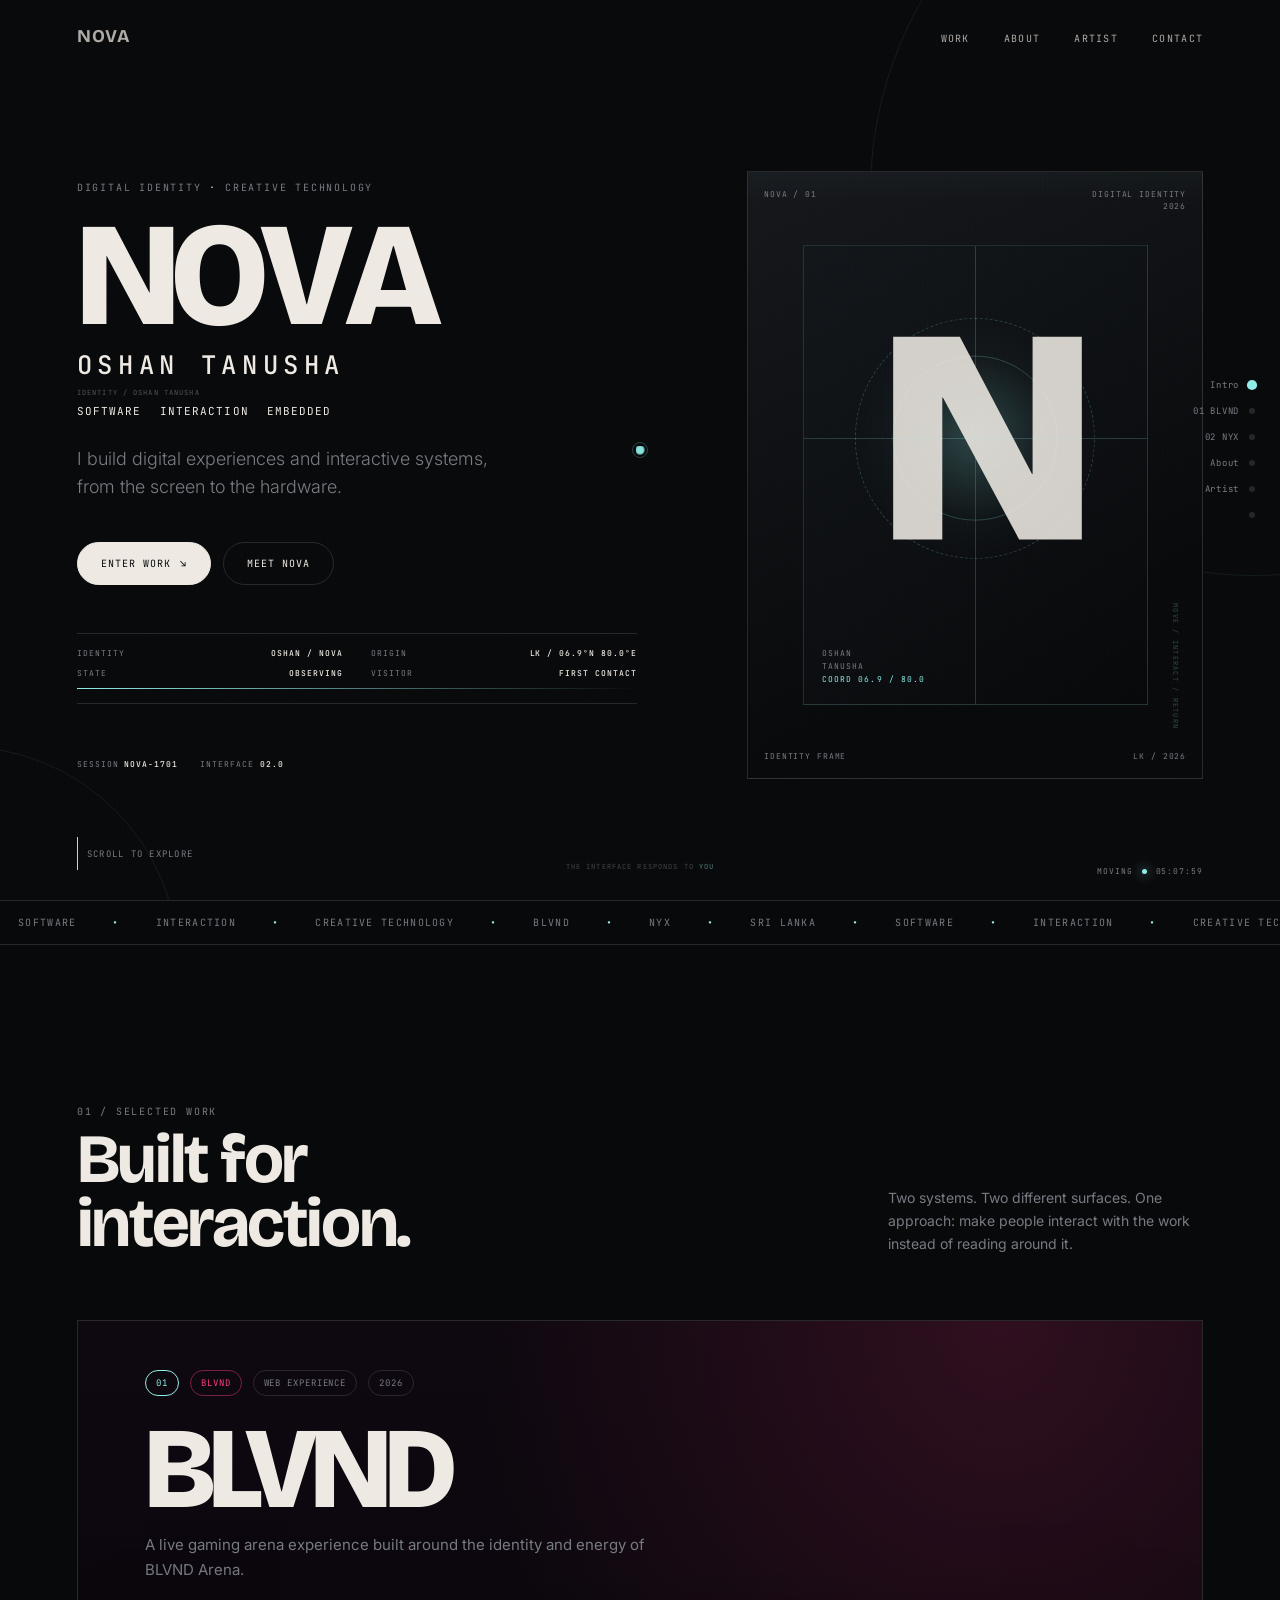
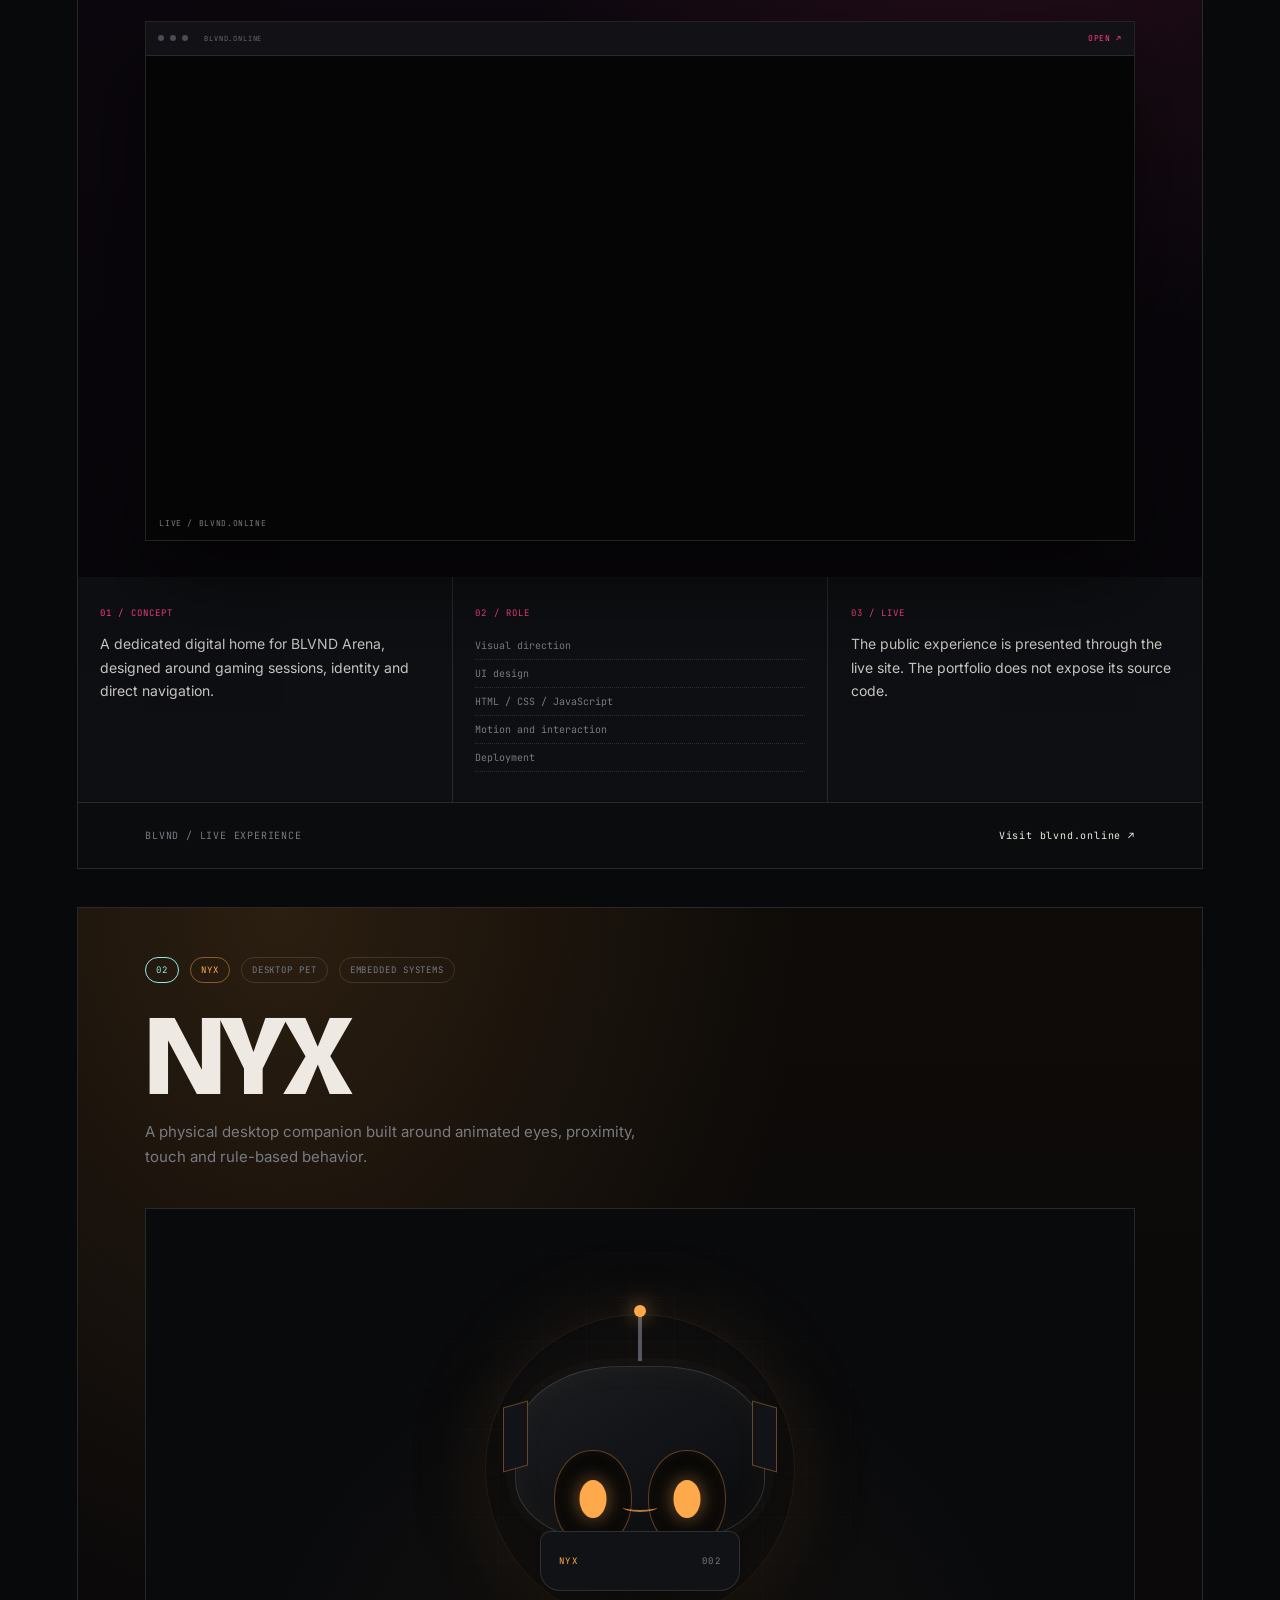
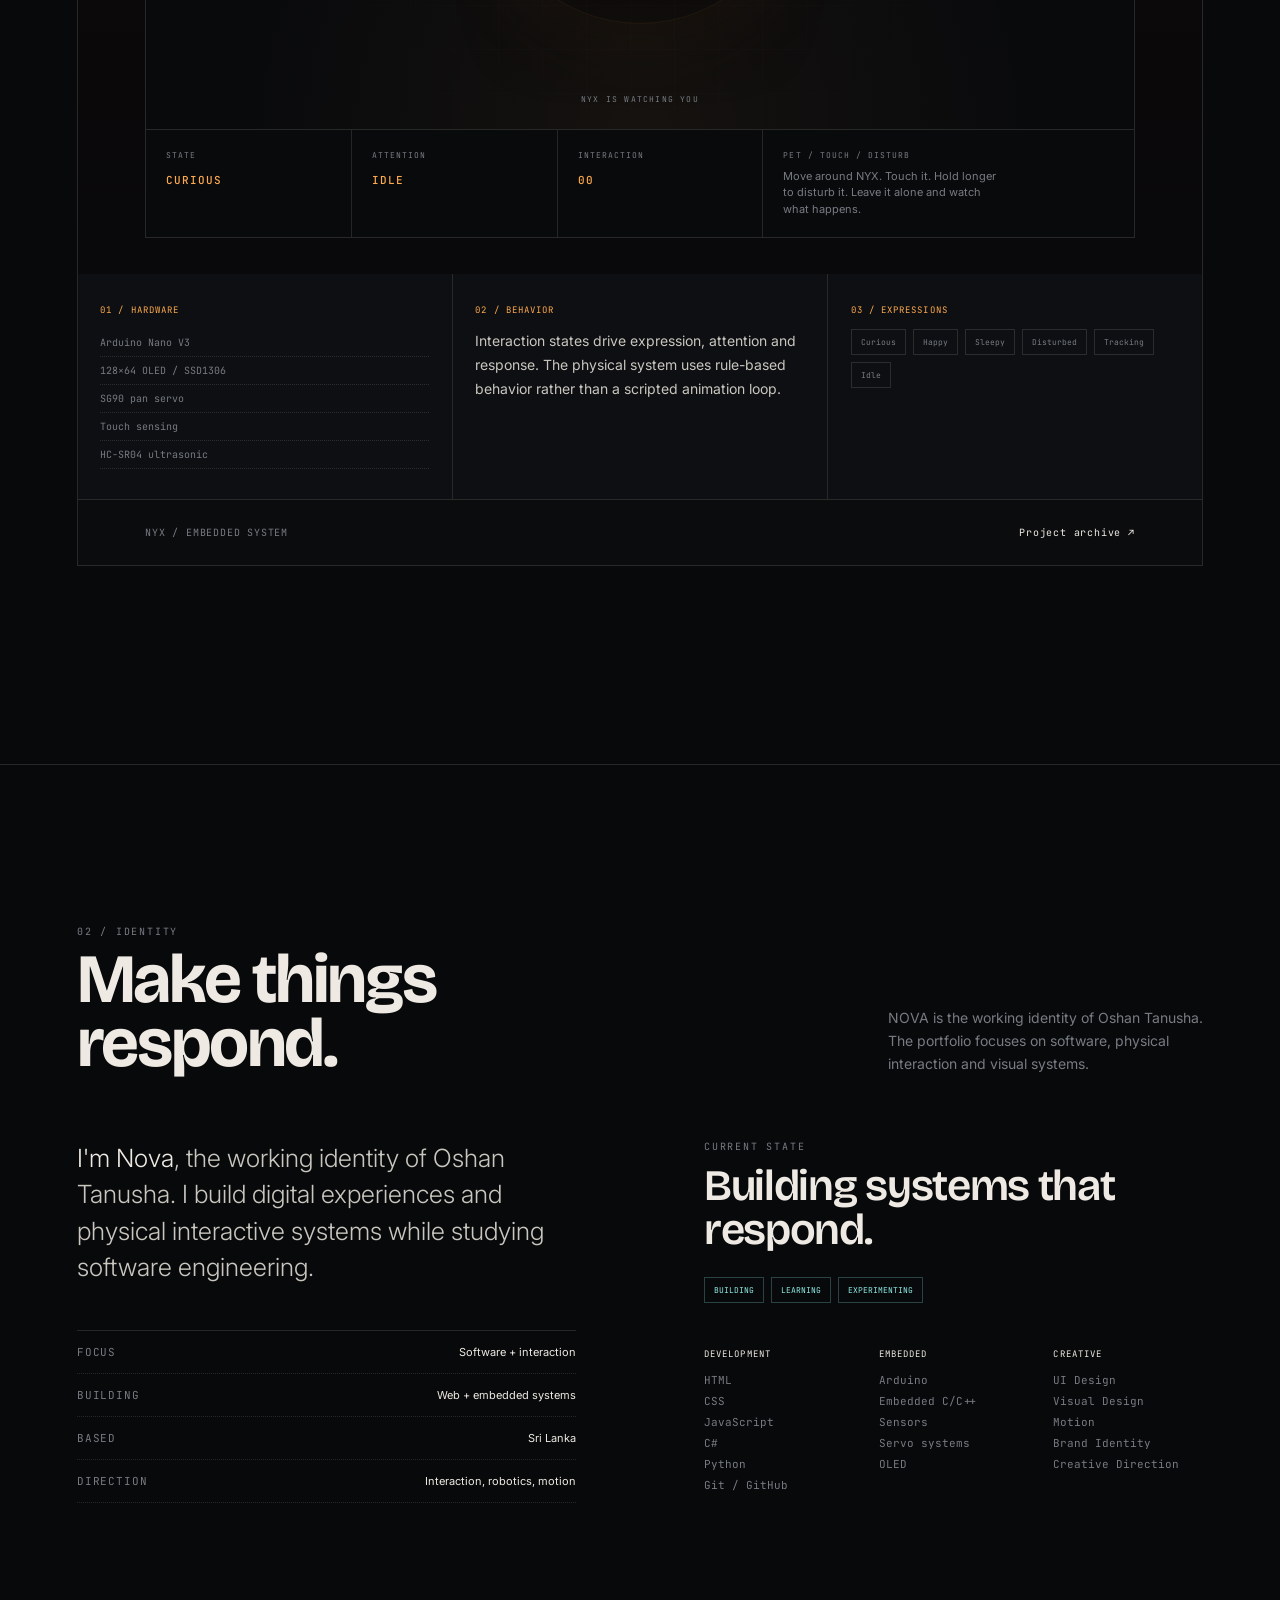
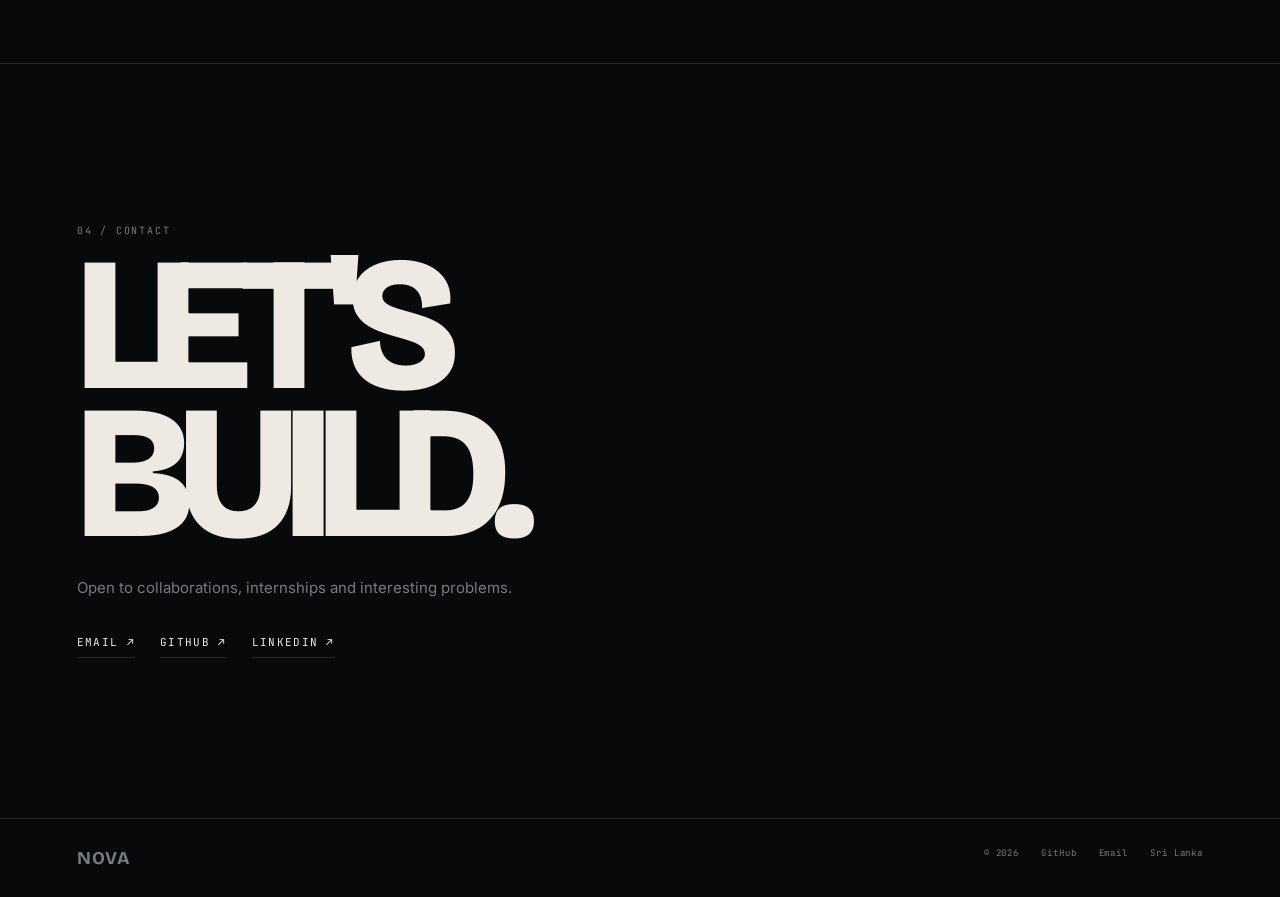
==== commit 8ec66cd0: "Fix contact section markup" ====
--- a/index.html
+++ b/index.html
@@ -36,7 +36,7 @@
 <article class="project blvnd reveal" id="work-blvnd"><div class="project-main"><div class="project-meta"><span class="number">01</span><span>BLVND</span><span>Web Experience</span><span>2026</span></div><h3>BLVND</h3><p class="project-sub">A live gaming arena experience built around the identity and energy of BLVND Arena.</p><div class="live-preview"><div class="browser-top"><i></i><i></i><i></i><span>BLVND.ONLINE</span><a href="https://blvnd.online" target="_blank" rel="noopener" data-cursor="OPEN">OPEN ↗</a></div><iframe src="https://blvnd.online" title="Live BLVND website preview" loading="lazy"></iframe><div class="preview-fallback"><strong>BLVND</strong><span>LIVE WEB EXPERIENCE</span><a href="https://blvnd.online" target="_blank" rel="noopener">OPEN BLVND.ONLINE ↗</a></div><small>LIVE / BLVND.ONLINE</small></div></div><div class="detail-grid"><div><p class="detail-label">01 / Concept</p><p>A dedicated digital home for BLVND Arena, designed around gaming sessions, identity and direct navigation.</p></div><div><p class="detail-label">02 / Role</p><ul><li>Visual direction</li><li>UI design</li><li>HTML / CSS / JavaScript</li><li>Motion and interaction</li><li>Deployment</li></ul></div><div><p class="detail-label">03 / Live</p><p>The public experience is presented through the live site. The portfolio does not expose its source code.</p></div></div><div class="project-footer"><span>BLVND / LIVE EXPERIENCE</span><a href="https://blvnd.online" target="_blank" rel="noopener" data-cursor="OPEN">Visit blvnd.online ↗</a></div></article>
 <article class="project nyx reveal" id="work-nyx"><div class="project-main"><div class="project-meta"><span class="number">02</span><span>NYX</span><span>Desktop Pet</span><span>Embedded Systems</span></div><h3>NYX</h3><p class="project-sub">A physical desktop companion built around animated eyes, proximity, touch and rule-based behavior.</p><div class="nyx-lab" id="nyxLab"><div class="nyx-stage" id="nyxPet" tabindex="0" aria-label="Interactive NYX desktop pet"><div class="pet-aura"></div><div class="pet-shell"><div class="pet-antenna"><i></i></div><div class="pet-face"><div class="eye left-eye"><i></i></div><div class="eye right-eye"><i></i></div><div class="pet-mouth"></div></div><div class="pet-ear left-ear"></div><div class="pet-ear right-ear"></div><div class="pet-base"><span>NYX</span><b>002</b></div></div><div class="pet-sparks" id="petSparks"></div><div class="pet-touch-ring" id="petTouchRing"></div><p class="pet-prompt" id="petPrompt">TOUCH NYX</p></div><div class="nyx-telemetry"><div><span>STATE</span><strong id="nyxState">CURIOUS</strong></div><div><span>ATTENTION</span><strong id="nyxAttention">IDLE</strong></div><div><span>INTERACTION</span><strong id="nyxInteraction">00</strong></div><div class="telemetry-help"><span>PET / TOUCH / DISTURB</span><small>Move around NYX. Touch it. Hold longer to disturb it. Leave it alone and watch what happens.</small></div></div></div></div><div class="detail-grid"><div><p class="detail-label">01 / Hardware</p><ul><li>Arduino Nano V3</li><li>128×64 OLED / SSD1306</li><li>SG90 pan servo</li><li>Touch sensing</li><li>HC-SR04 ultrasonic</li></ul></div><div><p class="detail-label">02 / Behavior</p><p>Interaction states drive expression, attention and response. The physical system uses rule-based behavior rather than a scripted animation loop.</p></div><div><p class="detail-label">03 / Expressions</p><div class="chips"><span>Curious</span><span>Happy</span><span>Sleepy</span><span>Disturbed</span><span>Tracking</span><span>Idle</span></div></div></div><div class="project-footer"><span>NYX / EMBEDDED SYSTEM</span><a href="https://github.com/AlphaOshyy/Nyx" target="_blank" rel="noopener" data-cursor="OPEN">Project archive ↗</a></div></article></div></section>
 <section id="about" class="section about-section"><div class="wrap"><header class="section-head reveal"><div><p class="eyebrow">02 / Identity</p><h2>Make things<br>respond.</h2></div><p>NOVA is the working identity of Oshan Tanusha. The portfolio focuses on software, physical interaction and visual systems.</p></header><div class="about-grid"><div class="reveal"><p class="bio"><span>I'm Nova</span>, the working identity of Oshan Tanusha. I build digital experiences and physical interactive systems while studying software engineering.</p><div class="bio-list"><div><span>Focus</span><b>Software + interaction</b></div><div><span>Building</span><b>Web + embedded systems</b></div><div><span>Based</span><b>Sri Lanka</b></div><div><span>Direction</span><b>Interaction, robotics, motion</b></div></div></div><div class="reveal"><p class="eyebrow">Current state</p><h3 class="status-title">Building systems that respond.</h3><div class="status-tags"><span>BUILDING</span><span>LEARNING</span><span>EXPERIMENTING</span></div><div class="skill-grid"><div><p>Development</p><span>HTML</span><span>CSS</span><span>JavaScript</span><span>C#</span><span>Python</span><span>Git / GitHub</span></div><div><p>Embedded</p><span>Arduino</span><span>Embedded C/C++</span><span>Sensors</span><span>Servo systems</span><span>OLED</span></div><div><p>Creative</p><span>UI Design</span><span>Visual Design</span><span>Motion</span><span>Brand Identity</span><span>Creative Direction</span></div></div></div></div></div></section>
-<section id="contact"> class="section contact"><div class="wrap reveal"><p class="eyebrow">04 / Contact</p><h2>LET'S<br>BUILD.</h2><p>Open to collaborations, internships and interesting problems.</p><div class="contact-links"><a href="mailto:oshantanusha38@gmail.com" data-cursor="MAIL">Email ↗</a><a href="https://github.com/AlphaOshyy" target="_blank" rel="noopener" data-cursor="OPEN">GitHub ↗</a><a href="https://www.linkedin.com/in/oshantanusha/" target="_blank" rel="noopener" data-cursor="OPEN">LinkedIn ↗</a></div></div></section>
+<section id="contact" class="section contact"><div class="wrap reveal"><p class="eyebrow">04 / Contact</p><h2>LET'S<br>BUILD.</h2><p>Open to collaborations, internships and interesting problems.</p><div class="contact-links"><a href="mailto:oshantanusha38@gmail.com" data-cursor="MAIL">Email ↗</a><a href="https://github.com/AlphaOshyy" target="_blank" rel="noopener" data-cursor="OPEN">GitHub ↗</a><a href="https://www.linkedin.com/in/oshantanusha/" target="_blank" rel="noopener" data-cursor="OPEN">LinkedIn ↗</a></div></div></section>
 </main>
 <footer><a href="#hero" class="brand">NOVA</a><div><span>© 2026</span><a href="https://github.com/AlphaOshyy" target="_blank" rel="noopener">GitHub</a><a href="mailto:oshantanusha38@gmail.com">Email</a><span>Sri Lanka</span></div></footer>
 <script src="script.js"></script>
--- a/style.css
+++ b/style.css
@@ -1 +1,34 @@
-:root{--bg:#08090b;--panel:#0d0f12;--fg:#eeeae3;--muted:#777b82;--line:rgba(238,234,227,.13);--ice:#8fece6;--pink:#ff3d7f;--orange:#ffa94d;--display:'Bricolage Grotesque',sans-serif;--body:'Inter',sans-serif;--mono:'JetBrains Mono',monospace}*{box-sizing:border-box;margin:0;padding:0}html{scroll-behavior:smooth;background:var(--bg)}body{background:var(--bg);color:var(--fg);font-family:var(--body);overflow-x:hidden;cursor:none}body:before{content:'';position:fixed;inset:0;z-index:950;pointer-events:none;opacity:.045;background-image:url("data:image/svg+xml,%3Csvg xmlns='http://www.w3.org/2000/svg' width='180' height='180'%3E%3Cfilter id='n'%3E%3CfeTurbulence type='fractalNoise' baseFrequency='.82' numOctaves='2' stitchTiles='stitch'/%3E%3C/filter%3E%3Crect width='100%25' height='100%25' filter='url(%23n)'/%3E%3C/svg%3E");mix-blend-mode:overlay}::selection{background:var(--ice);color:var(--bg)}a{color:inherit;text-decoration:none}button{font:inherit;color:inherit}img{display:block;max-width:100%}.noise{position:fixed;inset:0;z-index:949;pointer-events:none;background:linear-gradient(90deg,transparent 49.8%,rgba(255,255,255,.025) 50%,transparent 50.2%);background-size:5px 100%;opacity:.25}.grid-overlay{position:fixed;inset:0;z-index:-1;pointer-events:none;background-image:linear-gradient(rgba(255,255,255,.018) 1px,transparent 1px),linear-gradient(90deg,rgba(255,255,255,.018) 1px,transparent 1px);background-size:80px 80px;mask-image:linear-gradient(to bottom,black,transparent 70%);opacity:.45}.stage-bg{position:fixed;inset:0;z-index:-2;overflow:hidden;background:var(--bg)}.stage{position:absolute;inset:0;opacity:0;transition:opacity .9s ease}.stage.default{opacity:1;background:radial-gradient(75% 65% at 50% -5%,rgba(143,236,230,.075),transparent 68%)}.stage.pink{background:radial-gradient(85% 80% at 78% 12%,rgba(255,61,127,.16),transparent 62%),radial-gradient(65% 60% at 8% 88%,rgba(255,61,127,.06),transparent 68%)}.stage.orange{background:radial-gradient(85% 80% at 20% 12%,rgba(255,169,77,.14),transparent 62%),radial-gradient(65% 60% at 92% 88%,rgba(255,169,77,.05),transparent 68%)}body[data-theme=blvnd] .stage.pink,body[data-theme=nyx] .stage.orange{opacity:1}body[data-theme=blvnd] .stage.default,body[data-theme=nyx] .stage.default{opacity:0}.skip-link{position:fixed;left:18px;top:-60px;z-index:1100;padding:10px 15px;background:var(--ice);color:var(--bg);font:11px var(--mono);transition:top .2s}.skip-link:focus{top:16px}#boot{position:fixed;inset:0;z-index:1000;background:var(--bg);display:flex;align-items:flex-end;justify-content:space-between;padding:6vw;overflow:hidden;pointer-events:none}.boot-panel{position:absolute;top:0;width:50%;height:100%;background:var(--bg);transition:transform 1.1s cubic-bezier(.76,0,.24,1)}.boot-left{left:0}.boot-right{right:0}.boot-copy{position:relative;z-index:2;display:flex;flex-direction:column;gap:7px;font:12px var(--mono);letter-spacing:.03em;color:var(--muted)}.boot-copy p{opacity:0;transform:translateY(5px);transition:opacity .3s,transform .3s}.boot-copy p.show{opacity:1;transform:none}.boot-copy b{color:var(--ice);font-weight:500}.blink{display:inline-block;width:7px;height:13px;margin-left:3px;vertical-align:-2px;background:var(--ice);animation:blink 1s steps(1) infinite}@keyframes blink{50%{opacity:0}}#boot.hide .boot-left{transform:translateX(-100%)}#boot.hide .boot-right{transform:translateX(100%)}#boot.hide .boot-copy{opacity:0}.boot-percent{position:relative;z-index:2;font:800 clamp(64px,9vw,120px)/.85 var(--display);letter-spacing:-.04em}.boot-percent span{color:var(--ice)}.cursor{position:fixed;left:0;top:0;width:9px;height:9px;border-radius:50%;background:var(--ice);pointer-events:none;z-index:1090;transform:translate(-50%,-50%);mix-blend-mode:difference;transition:width .25s ease,height .25s ease,background .25s ease,border .25s ease}.cursor.active{width:52px;height:52px;background:transparent;border:1px solid var(--ice);mix-blend-mode:normal}.cursor span{position:absolute;inset:0;display:grid;place-items:center;font:9px var(--mono);letter-spacing:.06em;opacity:0}.cursor.active span{opacity:1}.cursor-trail{position:fixed;left:0;top:0;width:16px;height:16px;border:1px solid rgba(143,236,230,.25);border-radius:50%;pointer-events:none;z-index:1088;transform:translate(-50%,-50%);transition:opacity .3s}.system-readout{position:fixed;right:6vw;bottom:24px;z-index:80;display:flex;align-items:center;gap:9px;font:8px var(--mono);letter-spacing:.12em;color:var(--muted)}.system-readout i{width:5px;height:5px;border-radius:50%;background:var(--ice);box-shadow:0 0 12px var(--ice);animation:live 1.5s ease-in-out infinite}@keyframes live{50%{opacity:.3;transform:scale(.65)}}nav{position:fixed;top:0;left:0;right:0;z-index:100;padding:25px 6vw;display:flex;align-items:center;justify-content:space-between;mix-blend-mode:difference;opacity:0;transform:translateY(-12px);transition:opacity .7s ease,transform .7s ease}.brand{font:700 18px var(--display);letter-spacing:.04em}nav.show{opacity:1;transform:none}nav ul{display:flex;gap:34px;list-style:none}nav a{font:10px var(--mono);letter-spacing:.13em;text-transform:uppercase;color:var(--fg);opacity:.75}nav a:hover{opacity:1}.hud{position:fixed;right:25px;top:50%;transform:translateY(-50%);z-index:90;display:flex;flex-direction:column;gap:14px;align-items:flex-end}.hud button{border:0;background:transparent;display:flex;align-items:center;gap:10px;cursor:none}.hud button span{font:9px var(--mono);letter-spacing:.08em;color:var(--muted);opacity:0;transform:translateX(7px);transition:.2s}.hud button i{width:6px;height:6px;border-radius:50%;background:var(--line);display:block;transition:.25s}.hud button:hover span,.hud button.active span{opacity:1;transform:none}.hud button.active i{background:var(--ice);transform:scale(1.7)}main{position:relative;z-index:1}section.section{padding:clamp(100px,13vw,160px) 6vw}.wrap{width:min(1240px,100%);margin:0 auto}.hero{min-height:100svh;padding-top:120px!important;padding-bottom:70px!important;display:flex;align-items:center;position:relative;overflow:hidden}.hero-grid{display:grid;grid-template-columns:1.12fr .88fr;gap:7vw;align-items:center;width:100%}.eyebrow{font:10px var(--mono);letter-spacing:.18em;text-transform:uppercase;color:var(--muted)}.eyebrow em{color:var(--ice);font-style:normal}.hero-copy .eyebrow{margin-bottom:23px}.nova-title{display:flex;overflow:hidden;font:800 clamp(76px,11.5vw,176px)/.8 var(--display);letter-spacing:-.055em}.nova-title span{display:block;opacity:0;transform:translateY(110%);transition:opacity .75s cubic-bezier(.2,.7,.2,1),transform .75s cubic-bezier(.2,.7,.2,1)}.nova-title.ready span{opacity:1;transform:none}.nova-title span:nth-child(1){transition-delay:.02s}.nova-title span:nth-child(2){transition-delay:.09s}.nova-title span:nth-child(3){transition-delay:.16s}.nova-title span:nth-child(4){transition-delay:.23s}.role-strip{display:flex;gap:18px;flex-wrap:wrap;margin-top:25px;font:11px var(--mono);letter-spacing:.1em;text-transform:uppercase;color:var(--muted)}.role-strip span{color:var(--fg)}.hero-line{max-width:38ch;margin-top:27px;font-size:18px;line-height:1.55;font-weight:300;color:var(--muted)}.hero-actions{display:flex;gap:12px;flex-wrap:wrap;margin-top:41px}.button{display:inline-flex;align-items:center;gap:9px;padding:14px 23px;border:1px solid var(--line);border-radius:999px;font:10px var(--mono);letter-spacing:.1em;text-transform:uppercase;transition:border-color .25s,background .25s,color .25s,transform .15s}.button:hover{border-color:var(--ice)}.button.primary{background:var(--fg);border-color:var(--fg);color:var(--bg)}.button.primary:hover{background:var(--ice);border-color:var(--ice)}.hero-micro{display:flex;gap:22px;margin-top:55px;font:8px var(--mono);letter-spacing:.12em;color:var(--muted)}.hero-micro b{color:var(--fg);font-weight:500}.hero-frame{position:relative;aspect-ratio:3/4;min-height:470px;max-height:680px;overflow:hidden;border:1px solid var(--line);background:radial-gradient(circle at 50% 40%,rgba(143,236,230,.09),transparent 35%),linear-gradient(155deg,#15171b,#08090b 72%);transition:transform .25s ease}.hero-frame:before{content:'';position:absolute;inset:0;background:repeating-linear-gradient(0deg,transparent 0 7px,rgba(255,255,255,.025) 8px);opacity:.55}.portrait-art{position:absolute;inset:12%;overflow:hidden;border:1px solid rgba(143,236,230,.16);background:radial-gradient(circle at 50% 42%,rgba(143,236,230,.08),transparent 38%),linear-gradient(145deg,#12161a,#07080a)}.portrait-glow{position:absolute;width:52%;aspect-ratio:1;border-radius:50%;left:24%;top:22%;background:radial-gradient(circle,rgba(143,236,230,.17),transparent 67%);filter:blur(2px)}.portrait-ring{position:absolute;border:1px solid rgba(143,236,230,.22);border-radius:50%;left:50%;top:42%;transform:translate(-50%,-50%)}.ring-a{width:48%;aspect-ratio:1;animation:spin 18s linear infinite}.ring-b{width:70%;aspect-ratio:1;border-style:dashed;animation:spin 28s linear infinite reverse}@keyframes spin{to{transform:translate(-50%,-50%) rotate(360deg)}}.portrait-mark{position:absolute;left:50%;top:42%;transform:translate(-50%,-50%);font:800 24vw var(--display);line-height:1;color:rgba(238,234,227,.88);letter-spacing:-.08em}.portrait-line{position:absolute;background:rgba(143,236,230,.2)}.line-a{width:1px;left:50%;top:0;bottom:0}.line-b{height:1px;left:0;right:0;top:42%}.portrait-data{position:absolute;left:18px;bottom:18px;font:8px/1.65 var(--mono);letter-spacing:.14em;color:var(--muted)}.portrait-data span{color:var(--ice)}.frame-corner{position:absolute;z-index:2;font:8px/1.5 var(--mono);letter-spacing:.11em;color:var(--muted)}.top-left{top:16px;left:16px}.top-right{top:16px;right:16px;text-align:right}.bottom-left{bottom:16px;left:16px}.bottom-right{bottom:16px;right:16px}.scan-line{position:absolute;left:0;right:0;top:-20%;height:25%;background:linear-gradient(transparent,rgba(143,236,230,.07),transparent);animation:scan 4s ease-in-out infinite}@keyframes scan{0%,100%{top:-20%}50%{top:90%}}.scroll-cue{position:absolute;bottom:30px;left:6vw;display:flex;align-items:center;gap:9px;font:9px var(--mono);letter-spacing:.14em;color:var(--muted)}.scroll-cue i{width:1px;height:33px;background:var(--ice);display:block;animation:scrollBar 1.7s ease-in-out infinite}@keyframes scrollBar{0%{transform:scaleY(0);transform-origin:top}50%{transform:scaleY(1);transform-origin:top}51%{transform-origin:bottom}100%{transform:scaleY(0);transform-origin:bottom}}.hero-orbit{position:absolute;border:1px solid rgba(143,236,230,.08);border-radius:50%;pointer-events:none}.orbit-one{width:60vw;height:60vw;right:-28vw;top:-15vw}.orbit-two{width:34vw;height:34vw;left:-20vw;bottom:-22vw}.ticker{position:relative;z-index:1;overflow:hidden;border-top:1px solid var(--line);border-bottom:1px solid var(--line);padding:15px 0}.ticker-track{display:flex;width:max-content;animation:ticker 30s linear infinite}.ticker span,.ticker b{white-space:nowrap;padding:0 18px;font:10px var(--mono);letter-spacing:.13em;text-transform:uppercase;color:var(--muted);font-weight:400}.ticker b{color:var(--ice)}@keyframes ticker{to{transform:translateX(-50%)}}.section-head{display:flex;justify-content:space-between;align-items:flex-end;gap:30px;margin-bottom:65px}.section-head h2{margin-top:10px;font:700 clamp(40px,5.4vw,70px)/.92 var(--display);letter-spacing:-.035em}.section-head>p{max-width:35ch;color:var(--muted);font-size:14px;line-height:1.65}.reveal{opacity:0;transform:translateY(35px);transition:opacity .8s cubic-bezier(.2,.7,.2,1),transform .8s cubic-bezier(.2,.7,.2,1)}.reveal.in{opacity:1;transform:none}.project{margin-bottom:38px;border:1px solid var(--line);overflow:hidden;background:rgba(255,255,255,.012)}.project-main{padding:49px 6% 36px}.blvnd .project-main{background:radial-gradient(75% 120% at 82% 0,rgba(255,61,127,.14),transparent 62%),linear-gradient(#0e0810,#08060a)}.nyx .project-main{background:radial-gradient(75% 120% at 18% 0,rgba(255,169,77,.12),transparent 62%),linear-gradient(#0e0b08,#09080a)}.project-meta{display:flex;align-items:center;gap:11px;flex-wrap:wrap;margin-bottom:27px;font:9px var(--mono);letter-spacing:.1em;text-transform:uppercase;color:var(--muted)}.project-meta span{padding:6px 10px;border:1px solid var(--line);border-radius:999px}.project-meta .number{color:var(--ice);border-color:var(--ice)}.blvnd .project-meta span:nth-child(2){color:var(--pink);border-color:rgba(255,61,127,.45)}.nyx .project-meta span:nth-child(2){color:var(--orange);border-color:rgba(255,169,77,.45)}.project h3{font:800 clamp(66px,9vw,130px)/.8 var(--display);letter-spacing:-.055em}.project-sub{max-width:56ch;margin-top:18px;color:var(--muted);font-size:15px;line-height:1.65}.live-preview{position:relative;height:520px;margin-top:38px;overflow:hidden;border:1px solid var(--line);background:#050505;box-shadow:0 35px 90px rgba(0,0,0,.55)}.browser-top{position:absolute;top:0;left:0;right:0;height:34px;z-index:5;display:flex;align-items:center;gap:6px;padding:0 12px;background:#111116;border-bottom:1px solid #28282e}.browser-top i{width:6px;height:6px;border-radius:50%;background:#4b4b55}.browser-top span{margin-left:10px;font:7px var(--mono);letter-spacing:.12em;color:#686873}.browser-top a{margin-left:auto;font:8px var(--mono);letter-spacing:.08em;color:var(--pink)}.live-preview iframe{width:100%;height:100%;padding-top:34px;border:0;background:#050505}.preview-fallback{display:none;position:absolute;inset:34px 0 0;align-items:center;justify-content:center;flex-direction:column;background:radial-gradient(circle,rgba(255,61,127,.13),transparent 50%),#080609}.preview-fallback strong{font:800 72px var(--display)}.preview-fallback span,.preview-fallback a{margin-top:10px;font:8px var(--mono);letter-spacing:.14em;color:var(--muted)}.preview-fallback a{color:var(--pink)}.live-preview small{position:absolute;bottom:12px;left:13px;font:8px var(--mono);letter-spacing:.08em;color:var(--muted)}.detail-grid{display:grid;grid-template-columns:repeat(3,1fr);gap:1px;background:var(--line)}.detail-grid>div{background:var(--panel);padding:30px 6%;min-height:190px}.detail-label{margin-bottom:13px;font:9px var(--mono);letter-spacing:.12em;text-transform:uppercase}.blvnd .detail-label{color:var(--pink)}.nyx .detail-label{color:var(--orange)}.detail-grid p:not(.detail-label){font-size:14px;line-height:1.7;color:#c9c6bf}.detail-grid ul{list-style:none}.detail-grid li{padding:7px 0;border-bottom:1px dotted var(--line);font:10px var(--mono);color:var(--muted)}.project-footer{display:flex;justify-content:space-between;align-items:center;gap:20px;flex-wrap:wrap;padding:26px 6%;border-top:1px solid var(--line);font:10px var(--mono);letter-spacing:.08em;color:var(--muted)}.project-footer a{color:var(--fg);transition:color .2s}.project-footer a:hover{color:var(--ice)}.nyx-lab{margin-top:38px;border:1px solid var(--line);background:#090a0c}.nyx-stage{position:relative;min-height:520px;display:grid;place-items:center;overflow:hidden;background:radial-gradient(circle at 50% 50%,rgba(255,169,77,.08),transparent 35%),radial-gradient(circle at 50% 100%,rgba(255,169,77,.05),transparent 55%);outline:none}.nyx-stage:before{content:'';position:absolute;inset:0;background-image:linear-gradient(rgba(255,255,255,.025) 1px,transparent 1px),linear-gradient(90deg,rgba(255,255,255,.025) 1px,transparent 1px);background-size:44px 44px;mask-image:radial-gradient(circle,black,transparent 75%)}.pet-aura{position:absolute;width:310px;height:310px;border-radius:50%;border:1px solid rgba(255,169,77,.1);box-shadow:0 0 100px rgba(255,169,77,.08);animation:aura 3.5s ease-in-out infinite}@keyframes aura{50%{transform:scale(1.08);opacity:.65}}.pet-shell{position:relative;width:270px;height:245px;filter:drop-shadow(0 30px 35px rgba(0,0,0,.55));transition:transform .25s ease}.nyx-stage:hover .pet-shell{transform:translateY(-4px)}.pet-antenna{position:absolute;width:4px;height:52px;left:50%;top:-37px;transform:translateX(-50%);background:#54575d}.pet-antenna i{position:absolute;left:50%;top:-4px;width:12px;height:12px;border-radius:50%;transform:translateX(-50%);background:var(--orange);box-shadow:0 0 18px rgba(255,169,77,.7);animation:antenna 1.6s ease-in-out infinite}@keyframes antenna{50%{opacity:.3;transform:translateX(-50%) scale(.7)}}.pet-face{position:absolute;inset:20px 10px 50px;border:1px solid rgba(255,255,255,.14);border-radius:42% 42% 35% 35%;background:linear-gradient(150deg,#1b1d21,#090a0c);box-shadow:inset 0 0 35px rgba(255,169,77,.04),0 0 0 8px rgba(255,255,255,.015)}.eye{position:absolute;top:48%;width:78px;height:98px;border-radius:48%;background:#050607;border:1px solid rgba(255,169,77,.35);overflow:hidden;box-shadow:inset 0 0 20px rgba(255,169,77,.08)}.eye.left-eye{left:38px}.eye.right-eye{right:38px}.eye i{position:absolute;left:50%;top:50%;width:27px;height:38px;border-radius:50%;transform:translate(-50%,-50%);background:var(--orange);box-shadow:0 0 22px rgba(255,169,77,.55);transition:transform .12s ease}.pet-mouth{position:absolute;left:50%;bottom:28px;width:35px;height:10px;border-bottom:2px solid rgba(255,169,77,.7);border-radius:0 0 50% 50%;transform:translateX(-50%);transition:.25s}.pet-ear{position:absolute;top:58px;width:25px;height:65px;border:1px solid rgba(255,169,77,.35);background:#111316}.left-ear{left:-2px;transform:skewY(-16deg)}.right-ear{right:-2px;transform:skewY(16deg)}.pet-base{position:absolute;left:35px;right:35px;bottom:0;height:60px;border:1px solid rgba(255,255,255,.12);border-radius:10px 10px 20px 20px;background:#101216;display:flex;align-items:center;justify-content:space-between;padding:0 18px;font:9px var(--mono);letter-spacing:.15em;color:var(--orange)}.pet-base b{color:var(--muted);font-weight:400}.pet-prompt{position:absolute;bottom:25px;left:50%;transform:translateX(-50%);font:8px var(--mono);letter-spacing:.15em;color:var(--muted);transition:.25s}.pet-sparks{position:absolute;inset:0;pointer-events:none}.spark{position:absolute;width:5px;height:5px;border-radius:50%;background:var(--orange);box-shadow:0 0 14px var(--orange);animation:spark .75s ease-out forwards}@keyframes spark{to{transform:translate(var(--dx),var(--dy)) scale(0);opacity:0}}.pet-touch-ring{position:absolute;width:30px;height:30px;border:1px solid var(--orange);border-radius:50%;opacity:0;pointer-events:none;transform:translate(-50%,-50%)}.pet-touch-ring.pulse{animation:ring .65s ease-out}@keyframes ring{0%{opacity:.8;transform:translate(-50%,-50%) scale(.4)}100%{opacity:0;transform:translate(-50%,-50%) scale(3.5)}}.nyx-stage.happy .pet-mouth{height:18px}.nyx-stage.disturbed .pet-mouth{width:28px;border-radius:0;transform:translateX(-50%) rotate(180deg)}.nyx-stage.disturbed .pet-shell{animation:shake .12s linear 6}@keyframes shake{50%{transform:translateX(5px)}}.nyx-stage.sleepy .eye i{transform:translate(-50%,-50%) scaleY(.18)}.nyx-stage.sleepy .pet-aura{animation:none;opacity:.35}.nyx-telemetry{display:grid;grid-template-columns:repeat(3,1fr) 1.8fr;border-top:1px solid var(--line)}.nyx-telemetry>div{padding:20px;border-right:1px solid var(--line);min-height:88px}.nyx-telemetry>div:last-child{border-right:0}.nyx-telemetry span{display:block;font:8px var(--mono);letter-spacing:.13em;color:var(--muted);margin-bottom:8px}.nyx-telemetry strong{font:500 11px var(--mono);letter-spacing:.08em;color:var(--orange)}.telemetry-help small{display:block;max-width:32ch;color:var(--muted);font-size:11px;line-height:1.5}.chips{display:flex;gap:7px;flex-wrap:wrap}.chips span{padding:7px 9px;border:1px solid var(--line);font:8px var(--mono);color:var(--muted)}.about-section{border-top:1px solid var(--line)}.about-grid{display:grid;grid-template-columns:1fr 1fr;gap:10vw}.bio{max-width:55ch;font-size:25px;line-height:1.45;font-weight:300;color:#c9c6bf}.bio span{color:var(--fg)}.bio-list{margin-top:45px;border-top:1px solid var(--line)}.bio-list div{display:flex;justify-content:space-between;gap:20px;padding:14px 0;border-bottom:1px dotted var(--line);font-size:11px}.bio-list span{font-family:var(--mono);color:var(--muted);text-transform:uppercase;letter-spacing:.08em}.bio-list b{font-weight:400;text-align:right}.status-title{margin-top:12px;font:600 clamp(30px,3.4vw,48px)/1 var(--display);letter-spacing:-.03em}.status-tags{display:flex;gap:7px;flex-wrap:wrap;margin-top:25px}.status-tags span{padding:7px 9px;border:1px solid rgba(143,236,230,.25);font:8px var(--mono);color:var(--ice)}.skill-grid{display:grid;grid-template-columns:repeat(3,1fr);gap:25px;margin-top:45px}.skill-grid div{display:flex;flex-direction:column;gap:7px}.skill-grid p{font:9px var(--mono);letter-spacing:.12em;text-transform:uppercase;color:var(--fg);margin-bottom:6px}.skill-grid span{font:11px var(--mono);color:var(--muted)}.contact{min-height:75vh;display:flex;align-items:center;border-top:1px solid var(--line)}.contact h2{margin-top:14px;font:800 clamp(80px,15vw,190px)/.78 var(--display);letter-spacing:-.07em}.contact>div>p:not(.eyebrow){margin-top:30px;color:var(--muted);font-size:15px}.contact-links{display:flex;gap:25px;flex-wrap:wrap;margin-top:38px}.contact-links a{font:11px var(--mono);letter-spacing:.12em;text-transform:uppercase;border-bottom:1px solid var(--line);padding-bottom:8px;transition:border-color .2s,color .2s}.contact-links a:hover{color:var(--ice);border-color:var(--ice)}footer{position:relative;z-index:1;display:flex;justify-content:space-between;gap:25px;padding:28px 6vw;border-top:1px solid var(--line);font:9px var(--mono);letter-spacing:.1em;color:var(--muted)}footer>div{display:flex;gap:22px;flex-wrap:wrap}footer a:hover{color:var(--fg)}@media(max-width:900px){body{cursor:auto}.cursor,.cursor-trail{display:none}.hero-grid,.about-grid{grid-template-columns:1fr}.hero-frame{max-width:520px;width:100%;margin:0 auto}.hud{display:none}.section-head{align-items:flex-start;flex-direction:column}.detail-grid{grid-template-columns:1fr}.nyx-telemetry{grid-template-columns:1fr 1fr}.nyx-telemetry>div:nth-child(2){border-right:0}.telemetry-help{grid-column:1/-1;border-top:1px solid var(--line);border-right:0!important}.skill-grid{grid-template-columns:1fr}.system-readout{right:20px}.hero-micro{margin-top:35px}}@media(max-width:600px){nav{padding:20px}.hero{padding-top:100px!important}.hero-frame{min-height:420px}.portrait-mark{font-size:35vw}.live-preview{height:390px}.nyx-stage{min-height:420px}.pet-shell{transform:scale(.82)}.nyx-stage:hover .pet-shell{transform:scale(.82) translateY(-4px)}.nyx-telemetry{grid-template-columns:1fr 1fr}.contact h2{font-size:24vw}footer{flex-direction:column}.scroll-cue{left:20px}.hero-micro{flex-direction:column;gap:8px}}@media(prefers-reduced-motion:reduce){*,*:before,*:after{scroll-behavior:auto!important;animation-duration:.01ms!important;animation-iteration-count:1!important;transition-duration:.01ms!important}}+:root{--bg:#08090b;--panel:#0d0f12;--fg:#eeeae3;--muted:#777b82;--line:rgba(238,234,227,.13);--ice:#8fece6;--pink:#ff3d7f;--orange:#ffa94d;--display:'Bricolage Grotesque',sans-serif;--body:'Inter',sans-serif;--mono:'JetBrains Mono',monospace}*{box-sizing:border-box;margin:0;padding:0}html{scroll-behavior:smooth;background:var(--bg)}body{background:var(--bg);color:var(--fg);font-family:var(--body);overflow-x:hidden;cursor:none}body:before{content:'';position:fixed;inset:0;z-index:950;pointer-events:none;opacity:.045;background-image:url("data:image/svg+xml,%3Csvg xmlns='http://www.w3.org/2000/svg' width='180' height='180'%3E%3Cfilter id='n'%3E%3CfeTurbulence type='fractalNoise' baseFrequency='.82' numOctaves='2' stitchTiles='stitch'/%3E%3C/filter%3E%3Crect width='100%25' height='100%25' filter='url(%23n)'/%3E%3C/svg%3E");mix-blend-mode:overlay}::selection{background:var(--ice);color:var(--bg)}a{color:inherit;text-decoration:none}button{font:inherit;color:inherit}img{display:block;max-width:100%}.noise{position:fixed;inset:0;z-index:949;pointer-events:none;background:linear-gradient(90deg,transparent 49.8%,rgba(255,255,255,.025) 50%,transparent 50.2%);background-size:5px 100%;opacity:.25}.grid-overlay{position:fixed;inset:0;z-index:-1;pointer-events:none;background-image:linear-gradient(rgba(255,255,255,.018) 1px,transparent 1px),linear-gradient(90deg,rgba(255,255,255,.018) 1px,transparent 1px);background-size:80px 80px;mask-image:linear-gradient(to bottom,black,transparent 70%);opacity:.45}.stage-bg{position:fixed;inset:0;z-index:-2;overflow:hidden;background:var(--bg)}.stage{position:absolute;inset:0;opacity:0;transition:opacity .9s ease}.stage.default{opacity:1;background:radial-gradient(75% 65% at 50% -5%,rgba(143,236,230,.075),transparent 68%)}.stage.pink{background:radial-gradient(85% 80% at 78% 12%,rgba(255,61,127,.16),transparent 62%),radial-gradient(65% 60% at 8% 88%,rgba(255,61,127,.06),transparent 68%)}.stage.orange{background:radial-gradient(85% 80% at 20% 12%,rgba(255,169,77,.14),transparent 62%),radial-gradient(65% 60% at 92% 88%,rgba(255,169,77,.05),transparent 68%)}body[data-theme=blvnd] .stage.pink,body[data-theme=nyx] .stage.orange{opacity:1}body[data-theme=blvnd] .stage.default,body[data-theme=nyx] .stage.default{opacity:0}.skip-link{position:fixed;left:18px;top:-60px;z-index:1100;padding:10px 15px;background:var(--ice);color:var(--bg);font:11px var(--mono);transition:top .2s}.skip-link:focus{top:16px}#boot{position:fixed;inset:0;z-index:1000;background:var(--bg);display:flex;align-items:flex-end;justify-content:space-between;padding:6vw;overflow:hidden;pointer-events:none}.boot-panel{position:absolute;top:0;width:50%;height:100%;background:var(--bg);transition:transform 1.1s cubic-bezier(.76,0,.24,1)}.boot-left{left:0}.boot-right{right:0}.boot-copy{position:relative;z-index:2;display:flex;flex-direction:column;gap:7px;font:12px var(--mono);letter-spacing:.03em;color:var(--muted)}.boot-copy p{opacity:0;transform:translateY(5px);transition:opacity .3s,transform .3s}.boot-copy p.show{opacity:1;transform:none}.boot-copy b{color:var(--ice);font-weight:500}.blink{display:inline-block;width:7px;height:13px;margin-left:3px;vertical-align:-2px;background:var(--ice);animation:blink 1s steps(1) infinite}@keyframes blink{50%{opacity:0}}#boot.hide .boot-left{transform:translateX(-100%)}#boot.hide .boot-right{transform:translateX(100%)}#boot.hide .boot-copy{opacity:0}.boot-percent{position:relative;z-index:2;font:800 clamp(64px,9vw,120px)/.85 var(--display);letter-spacing:-.04em}.boot-percent span{color:var(--ice)}.cursor{position:fixed;left:0;top:0;width:9px;height:9px;border-radius:50%;background:var(--ice);pointer-events:none;z-index:1090;transform:translate(-50%,-50%);mix-blend-mode:difference;transition:width .25s ease,height .25s ease,background .25s ease,border .25s ease}.cursor.active{width:52px;height:52px;background:transparent;border:1px solid var(--ice);mix-blend-mode:normal}.cursor span{position:absolute;inset:0;display:grid;place-items:center;font:9px var(--mono);letter-spacing:.06em;opacity:0}.cursor.active span{opacity:1}.cursor-trail{position:fixed;left:0;top:0;width:16px;height:16px;border:1px solid rgba(143,236,230,.25);border-radius:50%;pointer-events:none;z-index:1088;transform:translate(-50%,-50%);transition:opacity .3s}.system-readout{position:fixed;right:6vw;bottom:24px;z-index:80;display:flex;align-items:center;gap:9px;font:8px var(--mono);letter-spacing:.12em;color:var(--muted)}.system-readout i{width:5px;height:5px;border-radius:50%;background:var(--ice);box-shadow:0 0 12px var(--ice);animation:live 1.5s ease-in-out infinite}@keyframes live{50%{opacity:.3;transform:scale(.65)}}nav{position:fixed;top:0;left:0;right:0;z-index:100;padding:25px 6vw;display:flex;align-items:center;justify-content:space-between;mix-blend-mode:difference;opacity:0;transform:translateY(-12px);transition:opacity .7s ease,transform .7s ease}.brand{font:700 18px var(--display);letter-spacing:.04em}nav.show{opacity:1;transform:none}nav ul{display:flex;gap:34px;list-style:none}nav a{font:10px var(--mono);letter-spacing:.13em;text-transform:uppercase;color:var(--fg);opacity:.75}nav a:hover{opacity:1}.hud{position:fixed;right:25px;top:50%;transform:translateY(-50%);z-index:90;display:flex;flex-direction:column;gap:14px;align-items:flex-end}.hud button{border:0;background:transparent;display:flex;align-items:center;gap:10px;cursor:none}.hud button span{font:9px var(--mono);letter-spacing:.08em;color:var(--muted);opacity:0;transform:translateX(7px);transition:.2s}.hud button i{width:6px;height:6px;border-radius:50%;background:var(--line);display:block;transition:.25s}.hud button:hover span,.hud button.active span{opacity:1;transform:none}.hud button.active i{background:var(--ice);transform:scale(1.7)}main{position:relative;z-index:1}section.section{padding:clamp(100px,13vw,160px) 6vw}.wrap{width:min(1240px,100%);margin:0 auto}.hero{min-height:100svh;padding-top:120px!important;padding-bottom:70px!important;display:flex;align-items:center;position:relative;overflow:hidden}.hero-grid{display:grid;grid-template-columns:1.12fr .88fr;gap:7vw;align-items:center;width:100%}.eyebrow{font:10px var(--mono);letter-spacing:.18em;text-transform:uppercase;color:var(--muted)}.eyebrow em{color:var(--ice);font-style:normal}.hero-copy .eyebrow{margin-bottom:23px}.nova-title{display:flex;overflow:hidden;font:800 clamp(76px,11.5vw,176px)/.8 var(--display);letter-spacing:-.055em}.nova-title span{display:block;opacity:0;transform:translateY(110%);transition:opacity .75s cubic-bezier(.2,.7,.2,1),transform .75s cubic-bezier(.2,.7,.2,1)}.nova-title.ready span{opacity:1;transform:none}.nova-title span:nth-child(1){transition-delay:.02s}.nova-title span:nth-child(2){transition-delay:.09s}.nova-title span:nth-child(3){transition-delay:.16s}.nova-title span:nth-child(4){transition-delay:.23s}.role-strip{display:flex;gap:18px;flex-wrap:wrap;margin-top:25px;font:11px var(--mono);letter-spacing:.1em;text-transform:uppercase;color:var(--muted)}.role-strip span{color:var(--fg)}.hero-line{max-width:38ch;margin-top:27px;font-size:18px;line-height:1.55;font-weight:300;color:var(--muted)}.hero-actions{display:flex;gap:12px;flex-wrap:wrap;margin-top:41px}.button{display:inline-flex;align-items:center;gap:9px;padding:14px 23px;border:1px solid var(--line);border-radius:999px;font:10px var(--mono);letter-spacing:.1em;text-transform:uppercase;transition:border-color .25s,background .25s,color .25s,transform .15s}.button:hover{border-color:var(--ice)}.button.primary{background:var(--fg);border-color:var(--fg);color:var(--bg)}.button.primary:hover{background:var(--ice);border-color:var(--ice)}.hero-micro{display:flex;gap:22px;margin-top:55px;font:8px var(--mono);letter-spacing:.12em;color:var(--muted)}.hero-micro b{color:var(--fg);font-weight:500}.hero-frame{position:relative;aspect-ratio:3/4;min-height:470px;max-height:680px;overflow:hidden;border:1px solid var(--line);background:radial-gradient(circle at 50% 40%,rgba(143,236,230,.09),transparent 35%),linear-gradient(155deg,#15171b,#08090b 72%);transition:transform .25s ease}.hero-frame:before{content:'';position:absolute;inset:0;background:repeating-linear-gradient(0deg,transparent 0 7px,rgba(255,255,255,.025) 8px);opacity:.55}.portrait-art{position:absolute;inset:12%;overflow:hidden;border:1px solid rgba(143,236,230,.16);background:radial-gradient(circle at 50% 42%,rgba(143,236,230,.08),transparent 38%),linear-gradient(145deg,#12161a,#07080a)}.portrait-glow{position:absolute;width:52%;aspect-ratio:1;border-radius:50%;left:24%;top:22%;background:radial-gradient(circle,rgba(143,236,230,.17),transparent 67%);filter:blur(2px)}.portrait-ring{position:absolute;border:1px solid rgba(143,236,230,.22);border-radius:50%;left:50%;top:42%;transform:translate(-50%,-50%)}.ring-a{width:48%;aspect-ratio:1;animation:spin 18s linear infinite}.ring-b{width:70%;aspect-ratio:1;border-style:dashed;animation:spin 28s linear infinite reverse}@keyframes spin{to{transform:translate(-50%,-50%) rotate(360deg)}}.portrait-mark{position:absolute;left:50%;top:42%;transform:translate(-50%,-50%);font:800 24vw var(--display);line-height:1;color:rgba(238,234,227,.88);letter-spacing:-.08em}.portrait-line{position:absolute;background:rgba(143,236,230,.2)}.line-a{width:1px;left:50%;top:0;bottom:0}.line-b{height:1px;left:0;right:0;top:42%}.portrait-data{position:absolute;left:18px;bottom:18px;font:8px/1.65 var(--mono);letter-spacing:.14em;color:var(--muted)}.portrait-data span{color:var(--ice)}.frame-corner{position:absolute;z-index:2;font:8px/1.5 var(--mono);letter-spacing:.11em;color:var(--muted)}.top-left{top:16px;left:16px}.top-right{top:16px;right:16px;text-align:right}.bottom-left{bottom:16px;left:16px}.bottom-right{bottom:16px;right:16px}.scan-line{position:absolute;left:0;right:0;top:-20%;height:25%;background:linear-gradient(transparent,rgba(143,236,230,.07),transparent);animation:scan 4s ease-in-out infinite}@keyframes scan{0%,100%{top:-20%}50%{top:90%}}.scroll-cue{position:absolute;bottom:30px;left:6vw;display:flex;align-items:center;gap:9px;font:9px var(--mono);letter-spacing:.14em;color:var(--muted)}.scroll-cue i{width:1px;height:33px;background:var(--ice);display:block;animation:scrollBar 1.7s ease-in-out infinite}@keyframes scrollBar{0%{transform:scaleY(0);transform-origin:top}50%{transform:scaleY(1);transform-origin:top}51%{transform-origin:bottom}100%{transform:scaleY(0);transform-origin:bottom}}.hero-orbit{position:absolute;border:1px solid rgba(143,236,230,.08);border-radius:50%;pointer-events:none}.orbit-one{width:60vw;height:60vw;right:-28vw;top:-15vw}.orbit-two{width:34vw;height:34vw;left:-20vw;bottom:-22vw}.ticker{position:relative;z-index:1;overflow:hidden;border-top:1px solid var(--line);border-bottom:1px solid var(--line);padding:15px 0}.ticker-track{display:flex;width:max-content;animation:ticker 30s linear infinite}.ticker span,.ticker b{white-space:nowrap;padding:0 18px;font:10px var(--mono);letter-spacing:.13em;text-transform:uppercase;color:var(--muted);font-weight:400}.ticker b{color:var(--ice)}@keyframes ticker{to{transform:translateX(-50%)}}.section-head{display:flex;justify-content:space-between;align-items:flex-end;gap:30px;margin-bottom:65px}.section-head h2{margin-top:10px;font:700 clamp(40px,5.4vw,70px)/.92 var(--display);letter-spacing:-.035em}.section-head>p{max-width:35ch;color:var(--muted);font-size:14px;line-height:1.65}.reveal{opacity:0;transform:translateY(35px);transition:opacity .8s cubic-bezier(.2,.7,.2,1),transform .8s cubic-bezier(.2,.7,.2,1)}.reveal.in{opacity:1;transform:none}.project{margin-bottom:38px;border:1px solid var(--line);overflow:hidden;background:rgba(255,255,255,.012)}.project-main{padding:49px 6% 36px}.blvnd .project-main{background:radial-gradient(75% 120% at 82% 0,rgba(255,61,127,.14),transparent 62%),linear-gradient(#0e0810,#08060a)}.nyx .project-main{background:radial-gradient(75% 120% at 18% 0,rgba(255,169,77,.12),transparent 62%),linear-gradient(#0e0b08,#09080a)}.project-meta{display:flex;align-items:center;gap:11px;flex-wrap:wrap;margin-bottom:27px;font:9px var(--mono);letter-spacing:.1em;text-transform:uppercase;color:var(--muted)}.project-meta span{padding:6px 10px;border:1px solid var(--line);border-radius:999px}.project-meta .number{color:var(--ice);border-color:var(--ice)}.blvnd .project-meta span:nth-child(2){color:var(--pink);border-color:rgba(255,61,127,.45)}.nyx .project-meta span:nth-child(2){color:var(--orange);border-color:rgba(255,169,77,.45)}.project h3{font:800 clamp(66px,9vw,130px)/.8 var(--display);letter-spacing:-.055em}.project-sub{max-width:56ch;margin-top:18px;color:var(--muted);font-size:15px;line-height:1.65}.live-preview{position:relative;height:520px;margin-top:38px;overflow:hidden;border:1px solid var(--line);background:#050505;box-shadow:0 35px 90px rgba(0,0,0,.55)}.browser-top{position:absolute;top:0;left:0;right:0;height:34px;z-index:5;display:flex;align-items:center;gap:6px;padding:0 12px;background:#111116;border-bottom:1px solid #28282e}.browser-top i{width:6px;height:6px;border-radius:50%;background:#4b4b55}.browser-top span{margin-left:10px;font:7px var(--mono);letter-spacing:.12em;color:#686873}.browser-top a{margin-left:auto;font:8px var(--mono);letter-spacing:.08em;color:var(--pink)}.live-preview iframe{width:100%;height:100%;padding-top:34px;border:0;background:#050505}.preview-fallback{display:none;position:absolute;inset:34px 0 0;align-items:center;justify-content:center;flex-direction:column;background:radial-gradient(circle,rgba(255,61,127,.13),transparent 50%),#080609}.preview-fallback strong{font:800 72px var(--display)}.preview-fallback span,.preview-fallback a{margin-top:10px;font:8px var(--mono);letter-spacing:.14em;color:var(--muted)}.preview-fallback a{color:var(--pink)}.live-preview small{position:absolute;bottom:12px;left:13px;font:8px var(--mono);letter-spacing:.08em;color:var(--muted)}.detail-grid{display:grid;grid-template-columns:repeat(3,1fr);gap:1px;background:var(--line)}.detail-grid>div{background:var(--panel);padding:30px 6%;min-height:190px}.detail-label{margin-bottom:13px;font:9px var(--mono);letter-spacing:.12em;text-transform:uppercase}.blvnd .detail-label{color:var(--pink)}.nyx .detail-label{color:var(--orange)}.detail-grid p:not(.detail-label){font-size:14px;line-height:1.7;color:#c9c6bf}.detail-grid ul{list-style:none}.detail-grid li{padding:7px 0;border-bottom:1px dotted var(--line);font:10px var(--mono);color:var(--muted)}.project-footer{display:flex;justify-content:space-between;align-items:center;gap:20px;flex-wrap:wrap;padding:26px 6%;border-top:1px solid var(--line);font:10px var(--mono);letter-spacing:.08em;color:var(--muted)}.project-footer a{color:var(--fg);transition:color .2s}.project-footer a:hover{color:var(--ice)}.nyx-lab{margin-top:38px;border:1px solid var(--line);background:#090a0c}.nyx-stage{position:relative;min-height:520px;display:grid;place-items:center;overflow:hidden;background:radial-gradient(circle at 50% 50%,rgba(255,169,77,.08),transparent 35%),radial-gradient(circle at 50% 100%,rgba(255,169,77,.05),transparent 55%);outline:none}.nyx-stage:before{content:'';position:absolute;inset:0;background-image:linear-gradient(rgba(255,255,255,.025) 1px,transparent 1px),linear-gradient(90deg,rgba(255,255,255,.025) 1px,transparent 1px);background-size:44px 44px;mask-image:radial-gradient(circle,black,transparent 75%)}.pet-aura{position:absolute;width:310px;height:310px;border-radius:50%;border:1px solid rgba(255,169,77,.1);box-shadow:0 0 100px rgba(255,169,77,.08);animation:aura 3.5s ease-in-out infinite}@keyframes aura{50%{transform:scale(1.08);opacity:.65}}.pet-shell{position:relative;width:270px;height:245px;filter:drop-shadow(0 30px 35px rgba(0,0,0,.55));transition:transform .25s ease}.nyx-stage:hover .pet-shell{transform:translateY(-4px)}.pet-antenna{position:absolute;width:4px;height:52px;left:50%;top:-37px;transform:translateX(-50%);background:#54575d}.pet-antenna i{position:absolute;left:50%;top:-4px;width:12px;height:12px;border-radius:50%;transform:translateX(-50%);background:var(--orange);box-shadow:0 0 18px rgba(255,169,77,.7);animation:antenna 1.6s ease-in-out infinite}@keyframes antenna{50%{opacity:.3;transform:translateX(-50%) scale(.7)}}.pet-face{position:absolute;inset:20px 10px 50px;border:1px solid rgba(255,255,255,.14);border-radius:42% 42% 35% 35%;background:linear-gradient(150deg,#1b1d21,#090a0c);box-shadow:inset 0 0 35px rgba(255,169,77,.04),0 0 0 8px rgba(255,255,255,.015)}.eye{position:absolute;top:48%;width:78px;height:98px;border-radius:48%;background:#050607;border:1px solid rgba(255,169,77,.35);overflow:hidden;box-shadow:inset 0 0 20px rgba(255,169,77,.08)}.eye.left-eye{left:38px}.eye.right-eye{right:38px}.eye i{position:absolute;left:50%;top:50%;width:27px;height:38px;border-radius:50%;transform:translate(-50%,-50%);background:var(--orange);box-shadow:0 0 22px rgba(255,169,77,.55);transition:transform .12s ease}.pet-mouth{position:absolute;left:50%;bottom:28px;width:35px;height:10px;border-bottom:2px solid rgba(255,169,77,.7);border-radius:0 0 50% 50%;transform:translateX(-50%);transition:.25s}.pet-ear{position:absolute;top:58px;width:25px;height:65px;border:1px solid rgba(255,169,77,.35);background:#111316}.left-ear{left:-2px;transform:skewY(-16deg)}.right-ear{right:-2px;transform:skewY(16deg)}.pet-base{position:absolute;left:35px;right:35px;bottom:0;height:60px;border:1px solid rgba(255,255,255,.12);border-radius:10px 10px 20px 20px;background:#101216;display:flex;align-items:center;justify-content:space-between;padding:0 18px;font:9px var(--mono);letter-spacing:.15em;color:var(--orange)}.pet-base b{color:var(--muted);font-weight:400}.pet-prompt{position:absolute;bottom:25px;left:50%;transform:translateX(-50%);font:8px var(--mono);letter-spacing:.15em;color:var(--muted);transition:.25s}.pet-sparks{position:absolute;inset:0;pointer-events:none}.spark{position:absolute;width:5px;height:5px;border-radius:50%;background:var(--orange);box-shadow:0 0 14px var(--orange);animation:spark .75s ease-out forwards}@keyframes spark{to{transform:translate(var(--dx),var(--dy)) scale(0);opacity:0}}.pet-touch-ring{position:absolute;width:30px;height:30px;border:1px solid var(--orange);border-radius:50%;opacity:0;pointer-events:none;transform:translate(-50%,-50%)}.pet-touch-ring.pulse{animation:ring .65s ease-out}@keyframes ring{0%{opacity:.8;transform:translate(-50%,-50%) scale(.4)}100%{opacity:0;transform:translate(-50%,-50%) scale(3.5)}}.nyx-stage.happy .pet-mouth{height:18px}.nyx-stage.disturbed .pet-mouth{width:28px;border-radius:0;transform:translateX(-50%) rotate(180deg)}.nyx-stage.disturbed .pet-shell{animation:shake .12s linear 6}@keyframes shake{50%{transform:translateX(5px)}}.nyx-stage.sleepy .eye i{transform:translate(-50%,-50%) scaleY(.18)}.nyx-stage.sleepy .pet-aura{animation:none;opacity:.35}.nyx-telemetry{display:grid;grid-template-columns:repeat(3,1fr) 1.8fr;border-top:1px solid var(--line)}.nyx-telemetry>div{padding:20px;border-right:1px solid var(--line);min-height:88px}.nyx-telemetry>div:last-child{border-right:0}.nyx-telemetry span{display:block;font:8px var(--mono);letter-spacing:.13em;color:var(--muted);margin-bottom:8px}.nyx-telemetry strong{font:500 11px var(--mono);letter-spacing:.08em;color:var(--orange)}.telemetry-help small{display:block;max-width:32ch;color:var(--muted);font-size:11px;line-height:1.5}.chips{display:flex;gap:7px;flex-wrap:wrap}.chips span{padding:7px 9px;border:1px solid var(--line);font:8px var(--mono);color:var(--muted)}.about-section{border-top:1px solid var(--line)}.about-grid{display:grid;grid-template-columns:1fr 1fr;gap:10vw}.bio{max-width:55ch;font-size:25px;line-height:1.45;font-weight:300;color:#c9c6bf}.bio span{color:var(--fg)}.bio-list{margin-top:45px;border-top:1px solid var(--line)}.bio-list div{display:flex;justify-content:space-between;gap:20px;padding:14px 0;border-bottom:1px dotted var(--line);font-size:11px}.bio-list span{font-family:var(--mono);color:var(--muted);text-transform:uppercase;letter-spacing:.08em}.bio-list b{font-weight:400;text-align:right}.status-title{margin-top:12px;font:600 clamp(30px,3.4vw,48px)/1 var(--display);letter-spacing:-.03em}.status-tags{display:flex;gap:7px;flex-wrap:wrap;margin-top:25px}.status-tags span{padding:7px 9px;border:1px solid rgba(143,236,230,.25);font:8px var(--mono);color:var(--ice)}.skill-grid{display:grid;grid-template-columns:repeat(3,1fr);gap:25px;margin-top:45px}.skill-grid div{display:flex;flex-direction:column;gap:7px}.skill-grid p{font:9px var(--mono);letter-spacing:.12em;text-transform:uppercase;color:var(--fg);margin-bottom:6px}.skill-grid span{font:11px var(--mono);color:var(--muted)}.contact{min-height:75vh;display:flex;align-items:center;border-top:1px solid var(--line)}.contact h2{margin-top:14px;font:800 clamp(80px,15vw,190px)/.78 var(--display);letter-spacing:-.07em}.contact>div>p:not(.eyebrow){margin-top:30px;color:var(--muted);font-size:15px}.contact-links{display:flex;gap:25px;flex-wrap:wrap;margin-top:38px}.contact-links a{font:11px var(--mono);letter-spacing:.12em;text-transform:uppercase;border-bottom:1px solid var(--line);padding-bottom:8px;transition:border-color .2s,color .2s}.contact-links a:hover{color:var(--ice);border-color:var(--ice)}footer{position:relative;z-index:1;display:flex;justify-content:space-between;gap:25px;padding:28px 6vw;border-top:1px solid var(--line);font:9px var(--mono);letter-spacing:.1em;color:var(--muted)}footer>div{display:flex;gap:22px;flex-wrap:wrap}footer a:hover{color:var(--fg)}@media(max-width:900px){body{cursor:auto}.cursor,.cursor-trail{display:none}.hero-grid,.about-grid{grid-template-columns:1fr}.hero-frame{max-width:520px;width:100%;margin:0 auto}.hud{display:none}.section-head{align-items:flex-start;flex-direction:column}.detail-grid{grid-template-columns:1fr}.nyx-telemetry{grid-template-columns:1fr 1fr}.nyx-telemetry>div:nth-child(2){border-right:0}.telemetry-help{grid-column:1/-1;border-top:1px solid var(--line);border-right:0!important}.skill-grid{grid-template-columns:1fr}.system-readout{right:20px}.hero-micro{margin-top:35px}}@media(max-width:600px){nav{padding:20px}.hero{padding-top:100px!important}.hero-frame{min-height:420px}.portrait-mark{font-size:35vw}.live-preview{height:390px}.nyx-stage{min-height:420px}.pet-shell{transform:scale(.82)}.nyx-stage:hover .pet-shell{transform:scale(.82) translateY(-4px)}.nyx-telemetry{grid-template-columns:1fr 1fr}.contact h2{font-size:24vw}footer{flex-direction:column}.scroll-cue{left:20px}.hero-micro{flex-direction:column;gap:8px}}@media(prefers-reduced-motion:reduce){*,*:before,*:after{scroll-behavior:auto!important;animation-duration:.01ms!important;animation-iteration-count:1!important;transition-duration:.01ms!important}}
+/* PROFESSIONAL WORK 2.0 */
+:root{--nova-blue:#2F2FE4}
+.nova-client-work{margin-top:54px}
+.nova-client-head{border-top:1px solid var(--line);padding-top:26px}
+.nova-client-grid{grid-template-columns:repeat(2,minmax(0,1fr));gap:12px}
+.nova-client-card{min-height:330px;border-radius:2px;transform-style:preserve-3d}
+.nova-client-card:after{content:'';position:absolute;inset:0;border:1px solid transparent;transition:.3s;pointer-events:none}
+.nova-client-card:hover:after{border-color:rgba(47,47,228,.42);box-shadow:inset 0 0 70px rgba(47,47,228,.06)}
+.nova-client-card:before{background:radial-gradient(circle at 85% 10%,rgba(47,47,228,.12),transparent 42%)}
+.nova-client-card .client-index{color:#7474ff}
+.nova-client-card a:hover{border-color:#2F2FE4;background:rgba(47,47,228,.09)}
+.nova-current{grid-column:1/-1;min-height:250px;display:grid;grid-template-columns:1.3fr .7fr;gap:35px;align-items:end}
+.nova-current h4{font-size:clamp(38px,5vw,68px)}
+.nova-current .current-state{display:inline-flex;margin-top:18px;padding:7px 10px;border:1px solid rgba(47,47,228,.45);color:#8585ff;font:8px var(--mono);letter-spacing:.12em}
+.nova-artist-card{padding:0;min-height:330px;display:grid;grid-template-columns:42% 58%;overflow:hidden}
+.nova-artist-card .artist-card-photo{min-height:330px;position:relative;background:#08090b;overflow:hidden}
+.nova-artist-card .artist-card-photo img{width:100%;height:100%;object-fit:cover;object-position:center top;filter:contrast(1.05) saturate(.9);transition:transform .7s ease,filter .4s ease}
+.nova-artist-card:hover .artist-card-photo img{transform:scale(1.045);filter:contrast(1.08) saturate(1)}
+.nova-artist-card .artist-card-photo:after{content:'';position:absolute;inset:0;background:linear-gradient(90deg,transparent 45%,rgba(8,9,11,.72)),linear-gradient(180deg,transparent 55%,rgba(8,9,11,.42))}
+.nova-artist-card .artist-card-copy{position:relative;padding:30px;display:flex;flex-direction:column;justify-content:space-between;background:linear-gradient(145deg,#111318,#090a0c)}
+.nova-artist-card h4{font:700 clamp(38px,5vw,68px)/.82 var(--display);letter-spacing:-.055em}
+.nova-artist-card p{max-width:34ch;color:var(--muted);font-size:12px;line-height:1.65;margin-top:15px}
+.nova-artist-card .artist-index{font:8px var(--mono);letter-spacing:.14em;color:#7474ff}
+.nova-artist-card .artist-pill{display:inline-flex;width:max-content;margin-top:18px;padding:7px 10px;border:1px solid rgba(47,47,228,.45);color:#8585ff;font:8px var(--mono);letter-spacing:.1em;text-transform:uppercase}
+.nova-artist-card a{display:inline-flex;width:max-content;margin-top:22px;padding:10px 14px;border:1px solid var(--line);font:8px var(--mono);letter-spacing:.11em;text-transform:uppercase;transition:.2s}
+.nova-artist-card a:hover{border-color:#2F2FE4;background:rgba(47,47,228,.09)}
+@media(max-width:700px){
+ .nova-client-grid{grid-template-columns:1fr}
+ .nova-current{grid-column:auto;grid-template-columns:1fr;gap:18px}
+ .nova-artist-card{grid-template-columns:1fr}
+ .nova-artist-card .artist-card-photo{height:330px;min-height:330px}
+ .nova-artist-card .artist-card-copy{min-height:290px}
+}
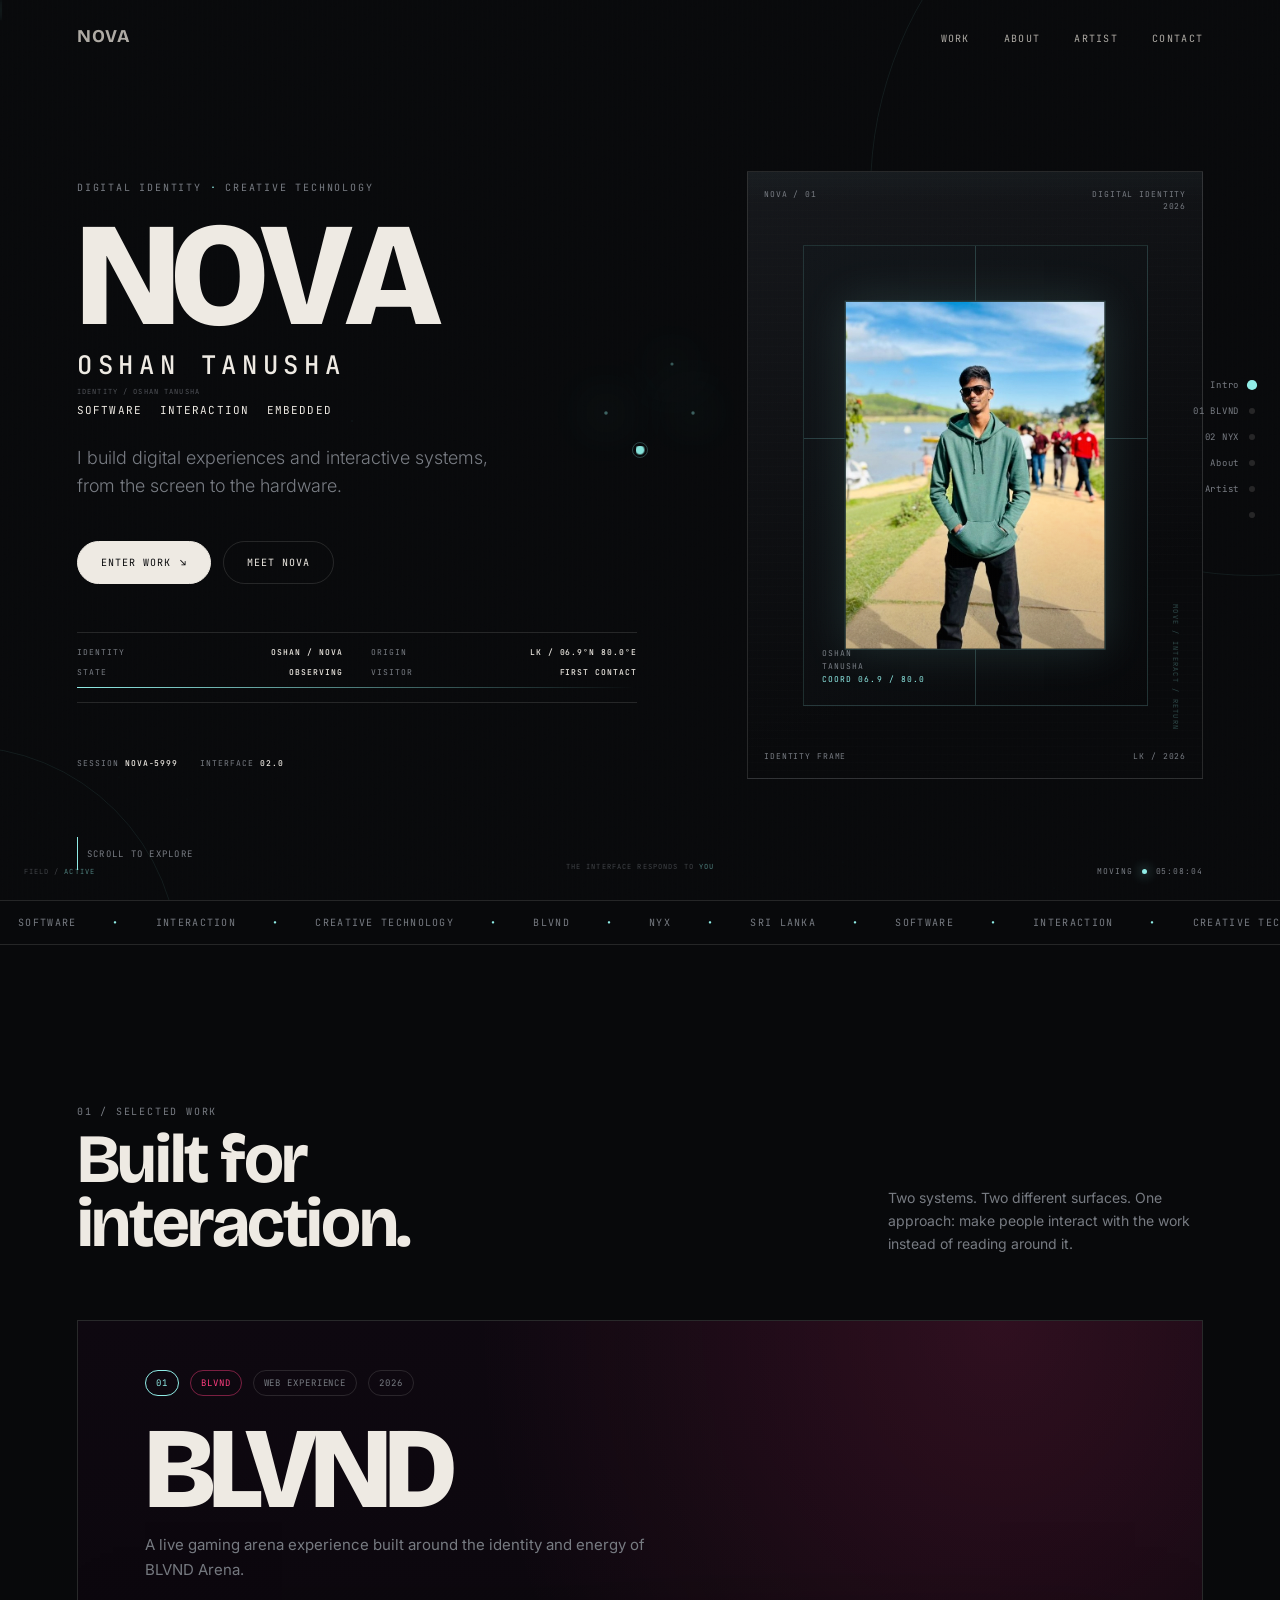
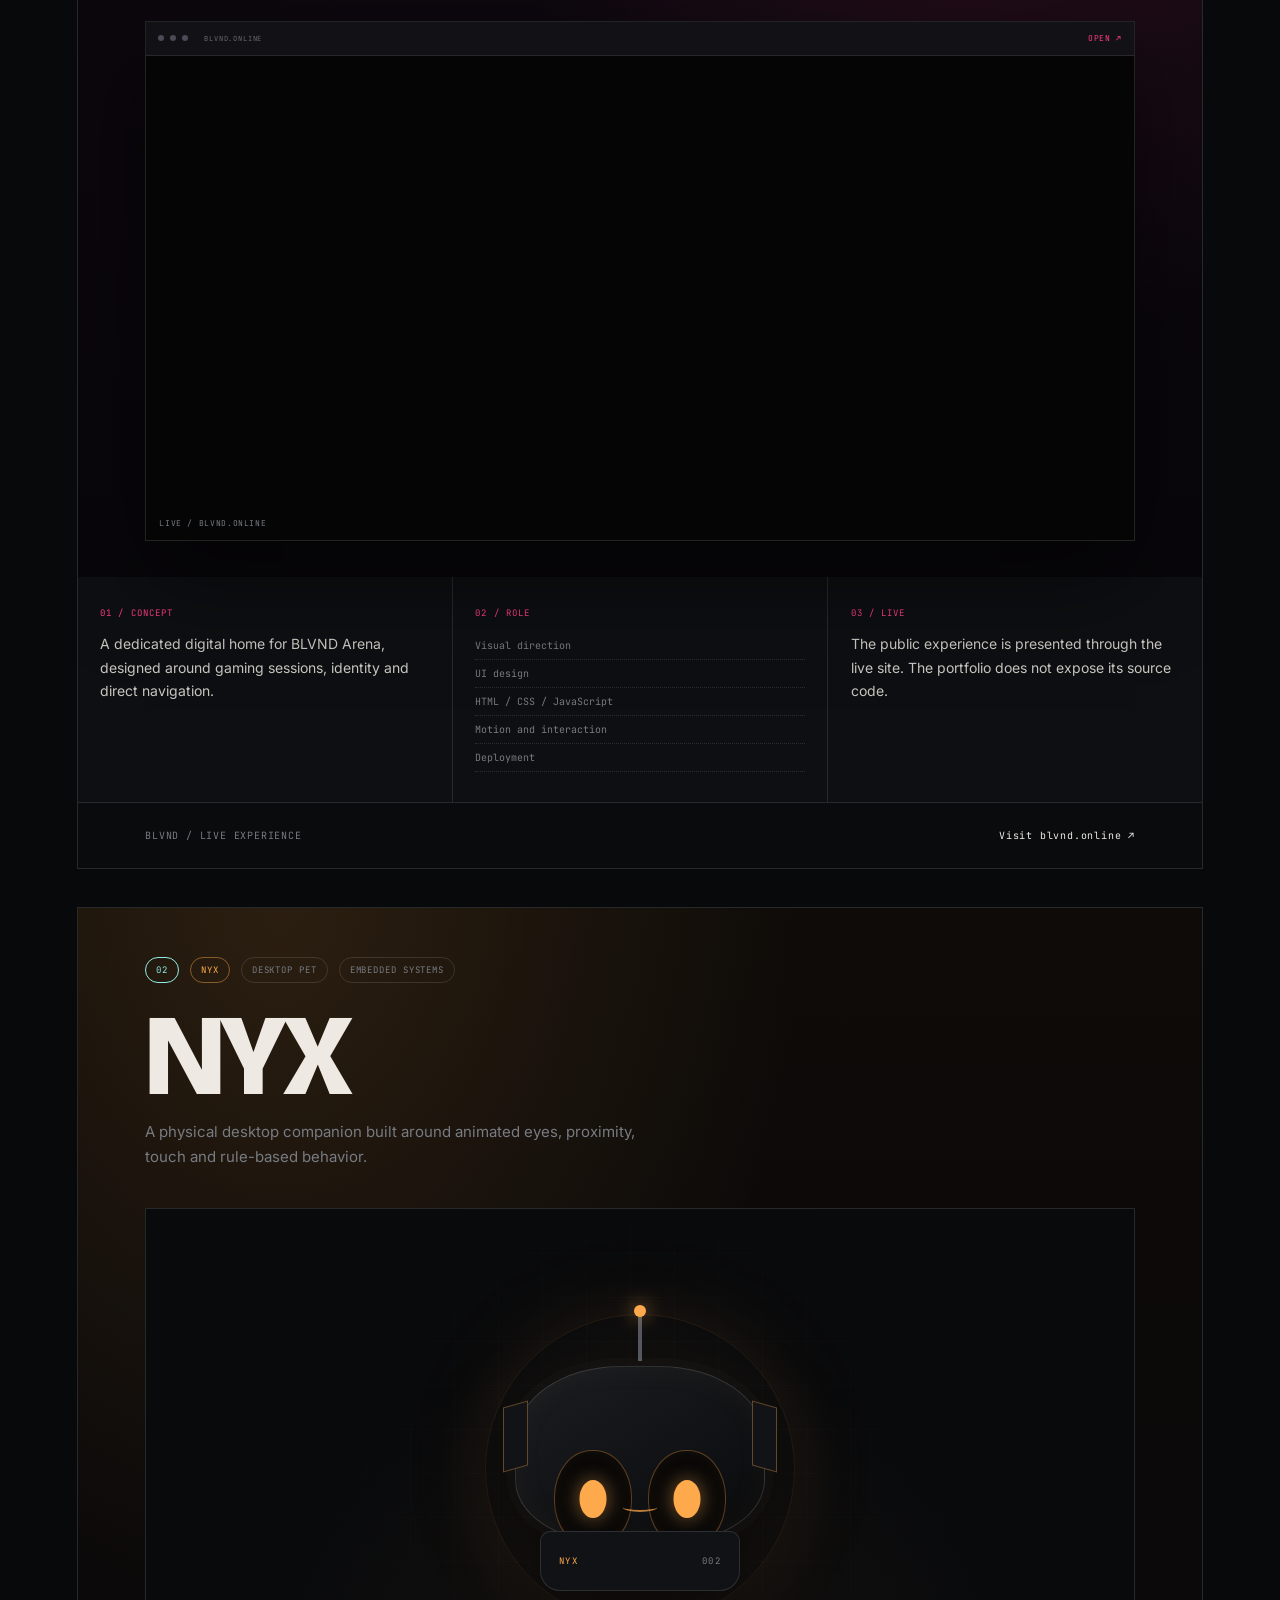
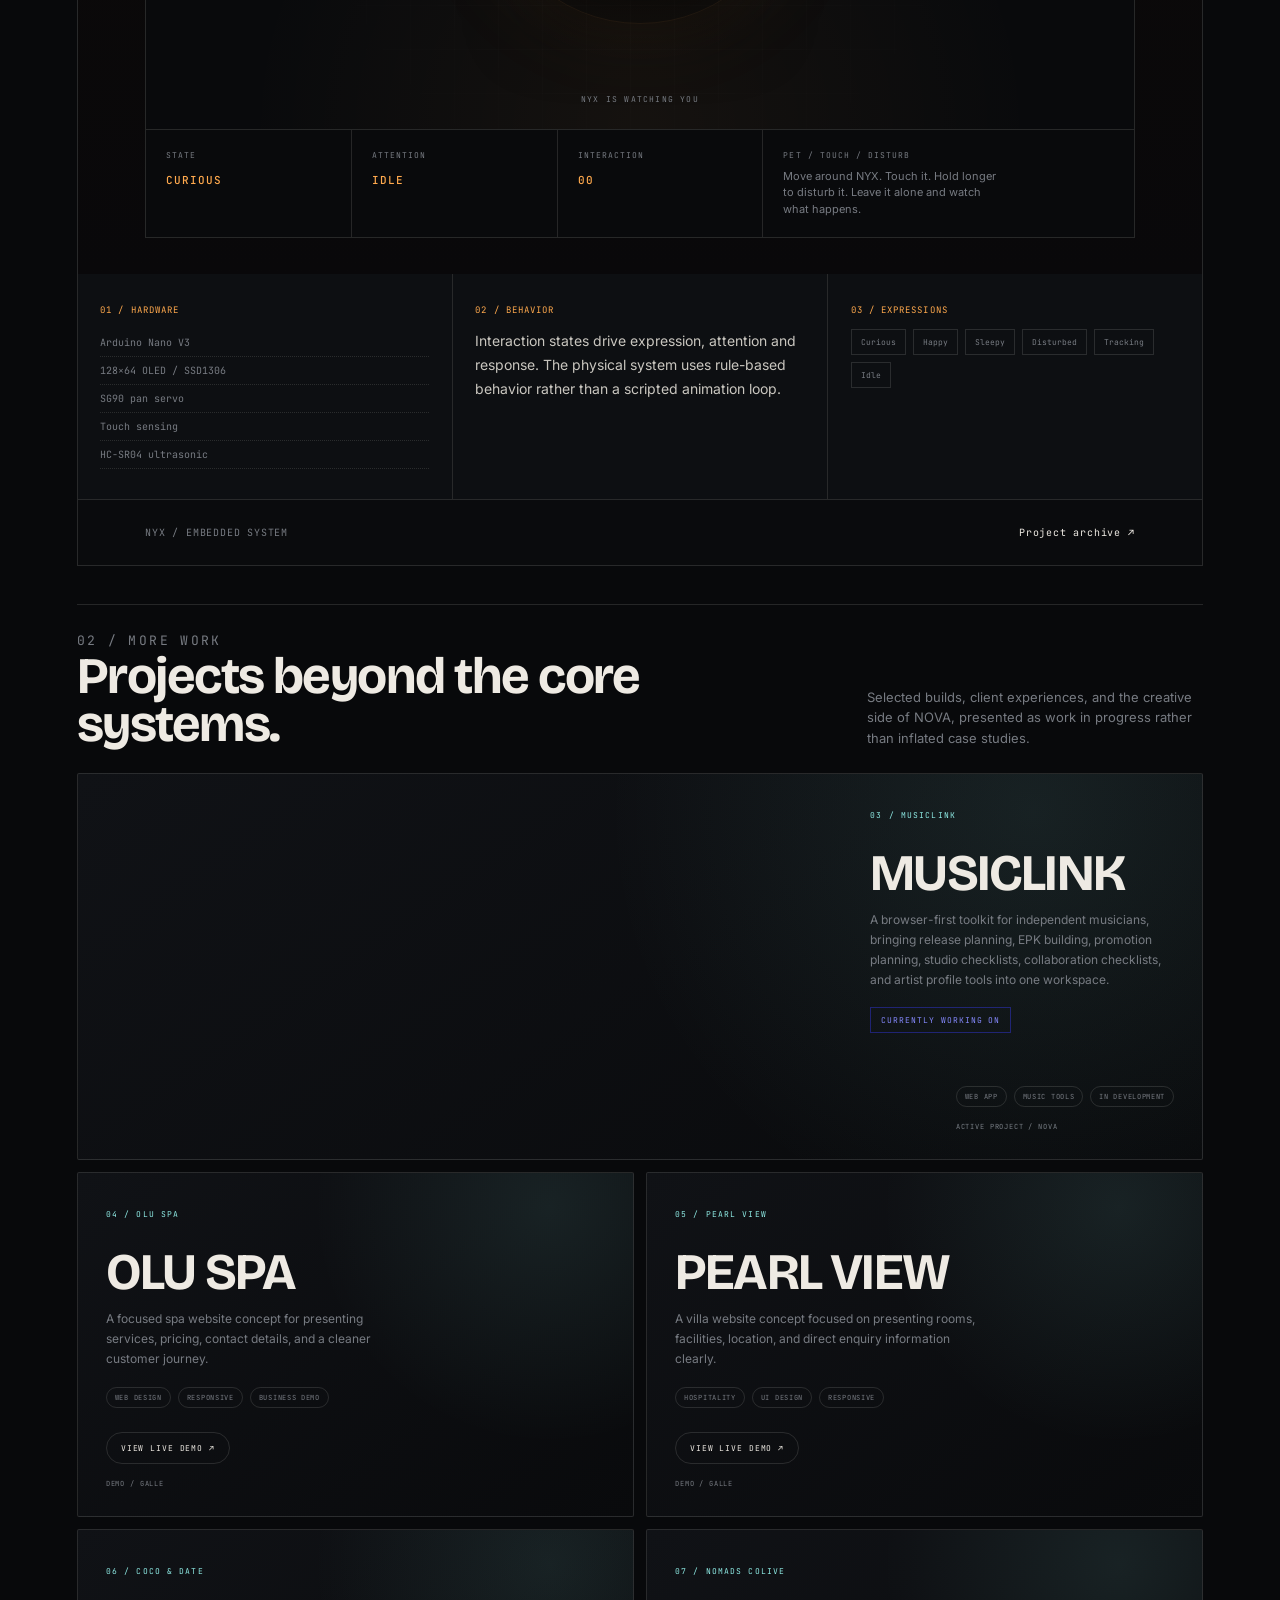
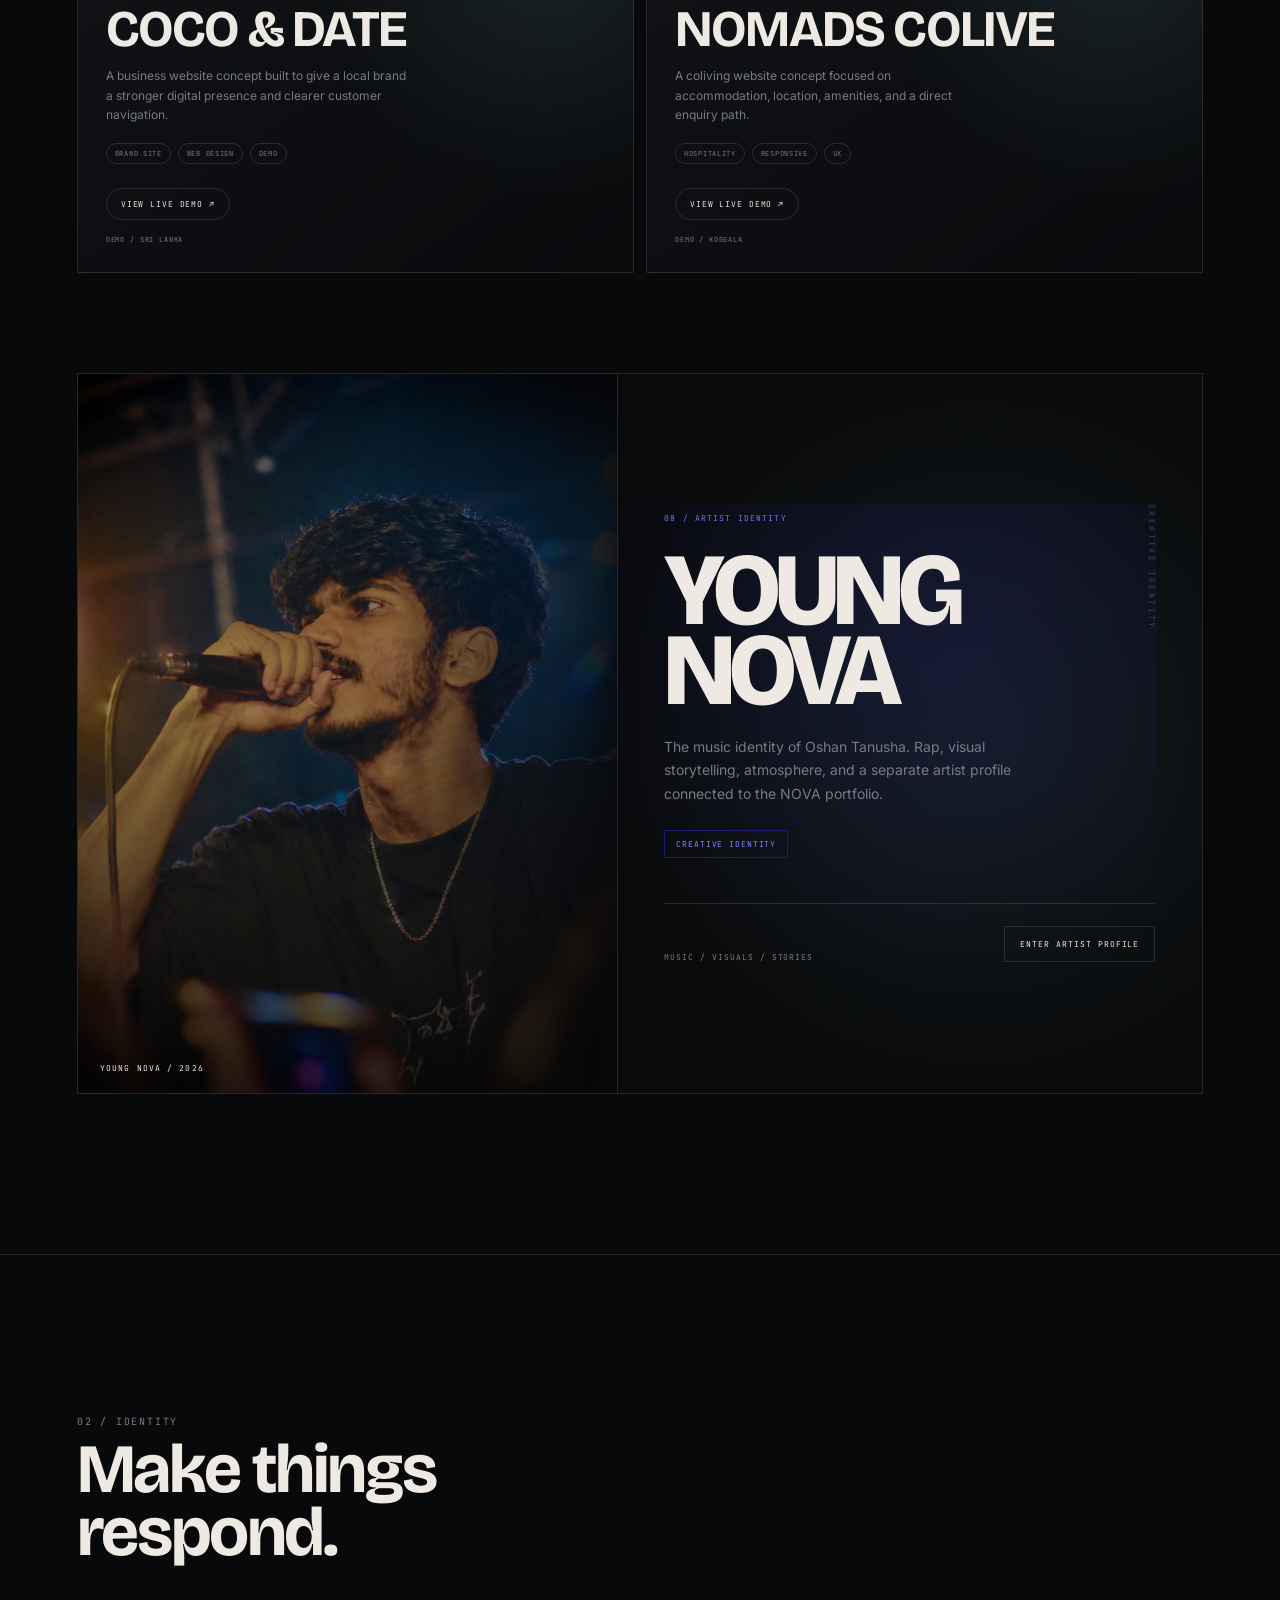
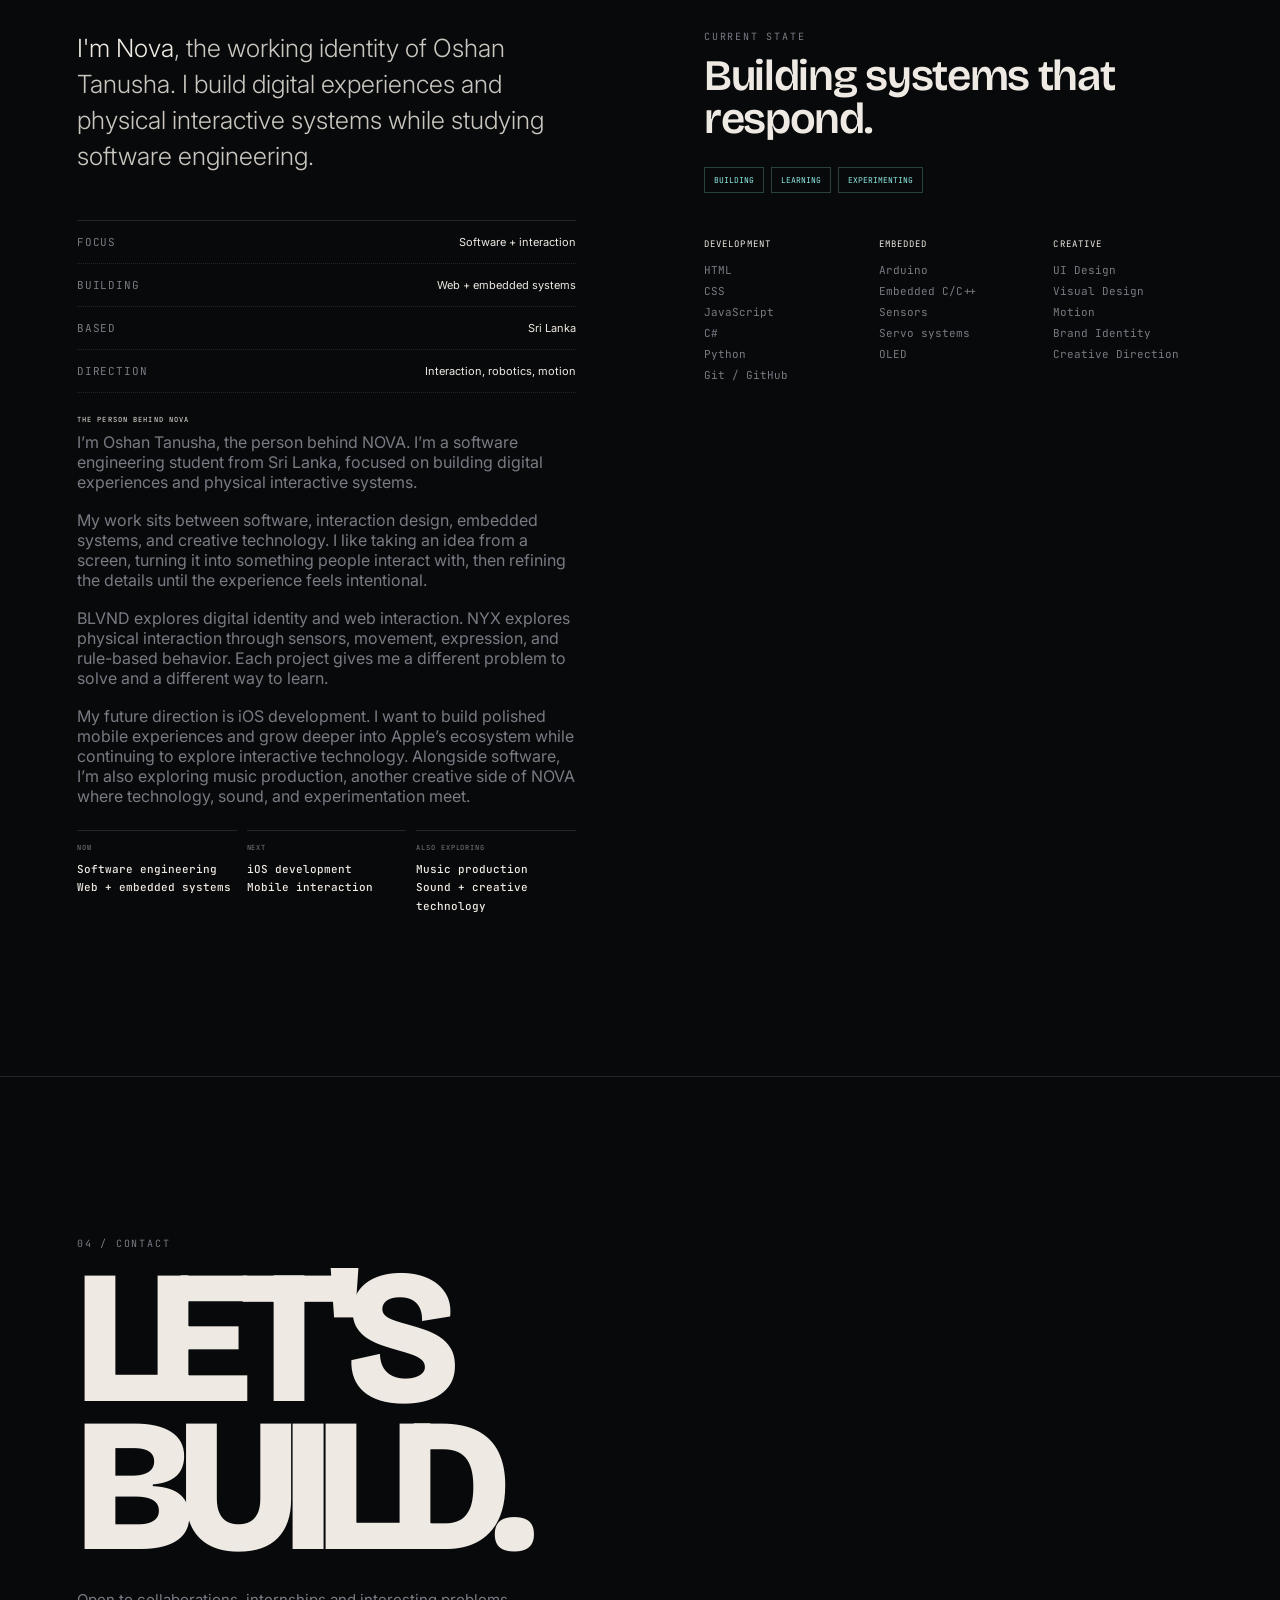
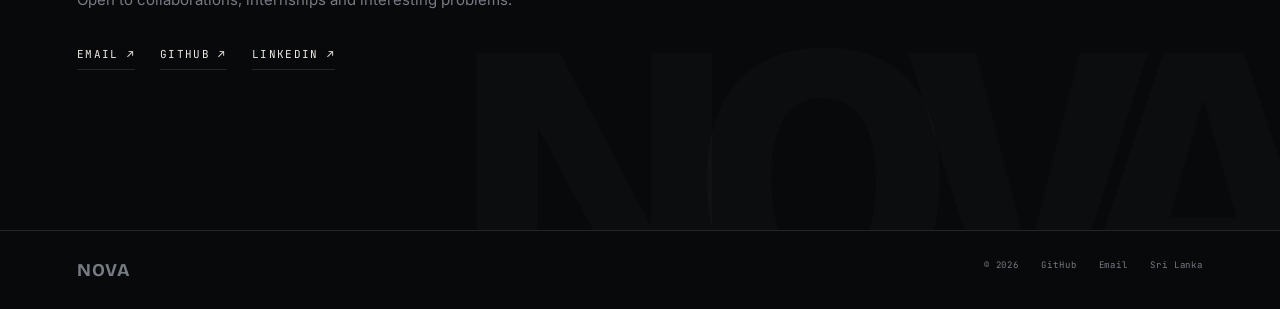
==== commit 29fbc10f: "Remove portfolio identity sentence from About section" ====
--- a/index.html
+++ b/index.html
@@ -35,7 +35,7 @@
 <section id="work" class="section"><div class="wrap"><header class="section-head reveal"><div><p class="eyebrow">01 / Selected work</p><h2>Built for<br>interaction.</h2></div><p>Two systems. Two different surfaces. One approach: make people interact with the work instead of reading around it.</p></header>
 <article class="project blvnd reveal" id="work-blvnd"><div class="project-main"><div class="project-meta"><span class="number">01</span><span>BLVND</span><span>Web Experience</span><span>2026</span></div><h3>BLVND</h3><p class="project-sub">A live gaming arena experience built around the identity and energy of BLVND Arena.</p><div class="live-preview"><div class="browser-top"><i></i><i></i><i></i><span>BLVND.ONLINE</span><a href="https://blvnd.online" target="_blank" rel="noopener" data-cursor="OPEN">OPEN ↗</a></div><iframe src="https://blvnd.online" title="Live BLVND website preview" loading="lazy"></iframe><div class="preview-fallback"><strong>BLVND</strong><span>LIVE WEB EXPERIENCE</span><a href="https://blvnd.online" target="_blank" rel="noopener">OPEN BLVND.ONLINE ↗</a></div><small>LIVE / BLVND.ONLINE</small></div></div><div class="detail-grid"><div><p class="detail-label">01 / Concept</p><p>A dedicated digital home for BLVND Arena, designed around gaming sessions, identity and direct navigation.</p></div><div><p class="detail-label">02 / Role</p><ul><li>Visual direction</li><li>UI design</li><li>HTML / CSS / JavaScript</li><li>Motion and interaction</li><li>Deployment</li></ul></div><div><p class="detail-label">03 / Live</p><p>The public experience is presented through the live site. The portfolio does not expose its source code.</p></div></div><div class="project-footer"><span>BLVND / LIVE EXPERIENCE</span><a href="https://blvnd.online" target="_blank" rel="noopener" data-cursor="OPEN">Visit blvnd.online ↗</a></div></article>
 <article class="project nyx reveal" id="work-nyx"><div class="project-main"><div class="project-meta"><span class="number">02</span><span>NYX</span><span>Desktop Pet</span><span>Embedded Systems</span></div><h3>NYX</h3><p class="project-sub">A physical desktop companion built around animated eyes, proximity, touch and rule-based behavior.</p><div class="nyx-lab" id="nyxLab"><div class="nyx-stage" id="nyxPet" tabindex="0" aria-label="Interactive NYX desktop pet"><div class="pet-aura"></div><div class="pet-shell"><div class="pet-antenna"><i></i></div><div class="pet-face"><div class="eye left-eye"><i></i></div><div class="eye right-eye"><i></i></div><div class="pet-mouth"></div></div><div class="pet-ear left-ear"></div><div class="pet-ear right-ear"></div><div class="pet-base"><span>NYX</span><b>002</b></div></div><div class="pet-sparks" id="petSparks"></div><div class="pet-touch-ring" id="petTouchRing"></div><p class="pet-prompt" id="petPrompt">TOUCH NYX</p></div><div class="nyx-telemetry"><div><span>STATE</span><strong id="nyxState">CURIOUS</strong></div><div><span>ATTENTION</span><strong id="nyxAttention">IDLE</strong></div><div><span>INTERACTION</span><strong id="nyxInteraction">00</strong></div><div class="telemetry-help"><span>PET / TOUCH / DISTURB</span><small>Move around NYX. Touch it. Hold longer to disturb it. Leave it alone and watch what happens.</small></div></div></div></div><div class="detail-grid"><div><p class="detail-label">01 / Hardware</p><ul><li>Arduino Nano V3</li><li>128×64 OLED / SSD1306</li><li>SG90 pan servo</li><li>Touch sensing</li><li>HC-SR04 ultrasonic</li></ul></div><div><p class="detail-label">02 / Behavior</p><p>Interaction states drive expression, attention and response. The physical system uses rule-based behavior rather than a scripted animation loop.</p></div><div><p class="detail-label">03 / Expressions</p><div class="chips"><span>Curious</span><span>Happy</span><span>Sleepy</span><span>Disturbed</span><span>Tracking</span><span>Idle</span></div></div></div><div class="project-footer"><span>NYX / EMBEDDED SYSTEM</span><a href="https://github.com/AlphaOshyy/Nyx" target="_blank" rel="noopener" data-cursor="OPEN">Project archive ↗</a></div></article></div></section>
-<section id="about" class="section about-section"><div class="wrap"><header class="section-head reveal"><div><p class="eyebrow">02 / Identity</p><h2>Make things<br>respond.</h2></div><p>NOVA is the working identity of Oshan Tanusha. The portfolio focuses on software, physical interaction and visual systems.</p></header><div class="about-grid"><div class="reveal"><p class="bio"><span>I'm Nova</span>, the working identity of Oshan Tanusha. I build digital experiences and physical interactive systems while studying software engineering.</p><div class="bio-list"><div><span>Focus</span><b>Software + interaction</b></div><div><span>Building</span><b>Web + embedded systems</b></div><div><span>Based</span><b>Sri Lanka</b></div><div><span>Direction</span><b>Interaction, robotics, motion</b></div></div></div><div class="reveal"><p class="eyebrow">Current state</p><h3 class="status-title">Building systems that respond.</h3><div class="status-tags"><span>BUILDING</span><span>LEARNING</span><span>EXPERIMENTING</span></div><div class="skill-grid"><div><p>Development</p><span>HTML</span><span>CSS</span><span>JavaScript</span><span>C#</span><span>Python</span><span>Git / GitHub</span></div><div><p>Embedded</p><span>Arduino</span><span>Embedded C/C++</span><span>Sensors</span><span>Servo systems</span><span>OLED</span></div><div><p>Creative</p><span>UI Design</span><span>Visual Design</span><span>Motion</span><span>Brand Identity</span><span>Creative Direction</span></div></div></div></div></div></section>
+<section id="about" class="section about-section"><div class="wrap"><header class="section-head reveal"><div><p class="eyebrow">02 / Identity</p><h2>Make things<br>respond.</h2></div></header><div class="about-grid"><div class="reveal"><p class="bio"><span>I'm Nova</span>, the working identity of Oshan Tanusha. I build digital experiences and physical interactive systems while studying software engineering.</p><div class="bio-list"><div><span>Focus</span><b>Software + interaction</b></div><div><span>Building</span><b>Web + embedded systems</b></div><div><span>Based</span><b>Sri Lanka</b></div><div><span>Direction</span><b>Interaction, robotics, motion</b></div></div></div><div class="reveal"><p class="eyebrow">Current state</p><h3 class="status-title">Building systems that respond.</h3><div class="status-tags"><span>BUILDING</span><span>LEARNING</span><span>EXPERIMENTING</span></div><div class="skill-grid"><div><p>Development</p><span>HTML</span><span>CSS</span><span>JavaScript</span><span>C#</span><span>Python</span><span>Git / GitHub</span></div><div><p>Embedded</p><span>Arduino</span><span>Embedded C/C++</span><span>Sensors</span><span>Servo systems</span><span>OLED</span></div><div><p>Creative</p><span>UI Design</span><span>Visual Design</span><span>Motion</span><span>Brand Identity</span><span>Creative Direction</span></div></div></div></div></div></section>
 <section id="contact" class="section contact"><div class="wrap reveal"><p class="eyebrow">04 / Contact</p><h2>LET'S<br>BUILD.</h2><p>Open to collaborations, internships and interesting problems.</p><div class="contact-links"><a href="mailto:oshantanusha38@gmail.com" data-cursor="MAIL">Email ↗</a><a href="https://github.com/AlphaOshyy" target="_blank" rel="noopener" data-cursor="OPEN">GitHub ↗</a><a href="https://www.linkedin.com/in/oshantanusha/" target="_blank" rel="noopener" data-cursor="OPEN">LinkedIn ↗</a></div></div></section>
 </main>
 <footer><a href="#hero" class="brand">NOVA</a><div><span>© 2026</span><a href="https://github.com/AlphaOshyy" target="_blank" rel="noopener">GitHub</a><a href="mailto:oshantanusha38@gmail.com">Email</a><span>Sri Lanka</span></div></footer>
--- a/style.css
+++ b/style.css
@@ -31,4 +31,6 @@
  .nova-artist-card{grid-template-columns:1fr}
  .nova-artist-card .artist-card-photo{height:330px;min-height:330px}
  .nova-artist-card .artist-card-copy{min-height:290px}
-}+}
+/* YOUNG NOVA / SEPARATE ARTIST SECTION */
+.nova-artist-section{margin-top:42px;min-height:520px;display:grid;grid-template-columns:48% 52%;border:1px solid var(--line);overflow:hidden;background:#090a0c;position:relative;transform-style:preserve-3d;transition:border-color .3s ease,transform .35s ease}.nova-artist-section:before{content:'';position:absolute;inset:0;pointer-events:none;background:radial-gradient(circle at 80% 20%,rgba(47,47,228,.13),transparent 38%)}.nova-artist-section:hover{border-color:rgba(47,47,228,.42)}.nova-artist-photo{position:relative;min-height:520px;overflow:hidden;background:#07080a;border-right:1px solid var(--line)}.nova-artist-photo img{width:100%;height:100%;object-fit:cover;object-position:center top;filter:contrast(1.06) saturate(.88);transition:transform .8s cubic-bezier(.2,.7,.2,1),filter .5s ease}.nova-artist-section:hover .nova-artist-photo img{transform:scale(1.045);filter:contrast(1.08) saturate(1)}.nova-artist-photo:after{content:'';position:absolute;inset:0;background:linear-gradient(90deg,transparent 58%,rgba(7,8,10,.82)),linear-gradient(180deg,rgba(7,8,10,.08),transparent 45%,rgba(7,8,10,.5))}.artist-photo-label{position:absolute;z-index:2;left:22px;bottom:20px;font:8px var(--mono);letter-spacing:.14em;color:#eeeae3}.nova-artist-copy{position:relative;z-index:1;padding:52px 6%;display:flex;flex-direction:column;justify-content:space-between;min-height:520px}.nova-artist-copy .artist-index{font:8px var(--mono);letter-spacing:.14em;color:#7474ff}.nova-artist-copy h3{margin-top:26px;font:800 clamp(64px,8vw,120px)/.78 var(--display);letter-spacing:-.06em}.nova-artist-copy p{max-width:42ch;margin-top:24px;color:var(--muted);font-size:14px;line-height:1.7}.nova-artist-copy .artist-pill{display:inline-flex;width:max-content;margin-top:24px;padding:8px 11px;border:1px solid rgba(47,47,228,.45);color:#8585ff;font:8px var(--mono);letter-spacing:.11em;text-transform:uppercase}.nova-artist-action{display:flex;align-items:flex-end;justify-content:space-between;gap:20px;margin-top:45px;padding-top:22px;border-top:1px solid var(--line)}.nova-artist-action>span{font:8px var(--mono);letter-spacing:.12em;color:var(--muted);text-transform:uppercase}.nova-artist-action a{display:inline-flex;align-items:center;gap:12px;padding:12px 15px;border:1px solid var(--line);font:8px var(--mono);letter-spacing:.12em;text-transform:uppercase;transition:.2s}.nova-artist-action a:hover{border-color:#2F2FE4;background:rgba(47,47,228,.09);transform:translateX(3px)}.nova-artist-action a span{color:#7474ff;font-size:14px;transition:transform .2s}.nova-artist-action a:hover span{transform:translateX(4px)}@media(max-width:700px){.nova-artist-section{grid-template-columns:1fr;margin-top:30px}.nova-artist-photo{min-height:390px;height:390px;border-right:0;border-bottom:1px solid var(--line)}.nova-artist-copy{min-height:430px;padding:34px 24px}.nova-artist-copy h3{font-size:clamp(60px,18vw,92px)}.nova-artist-action{align-items:flex-start;flex-direction:column;margin-top:35px}}
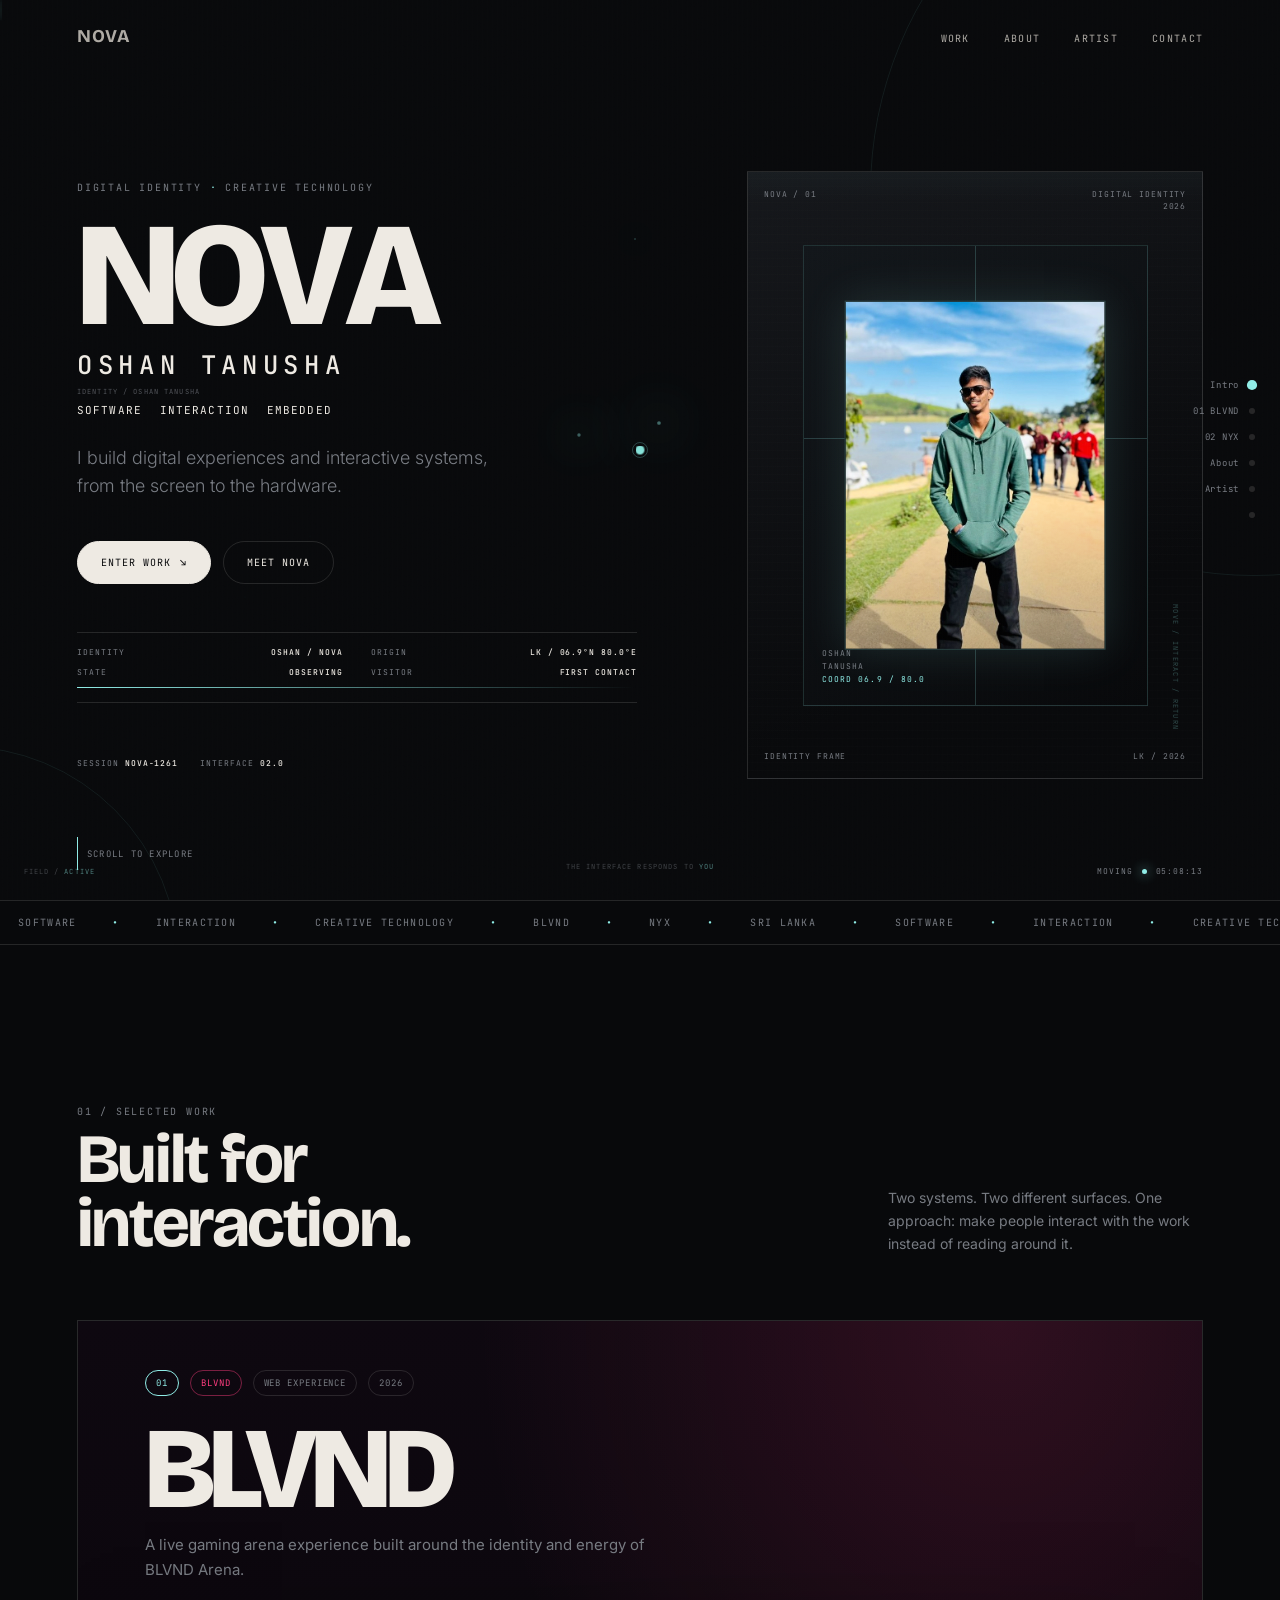
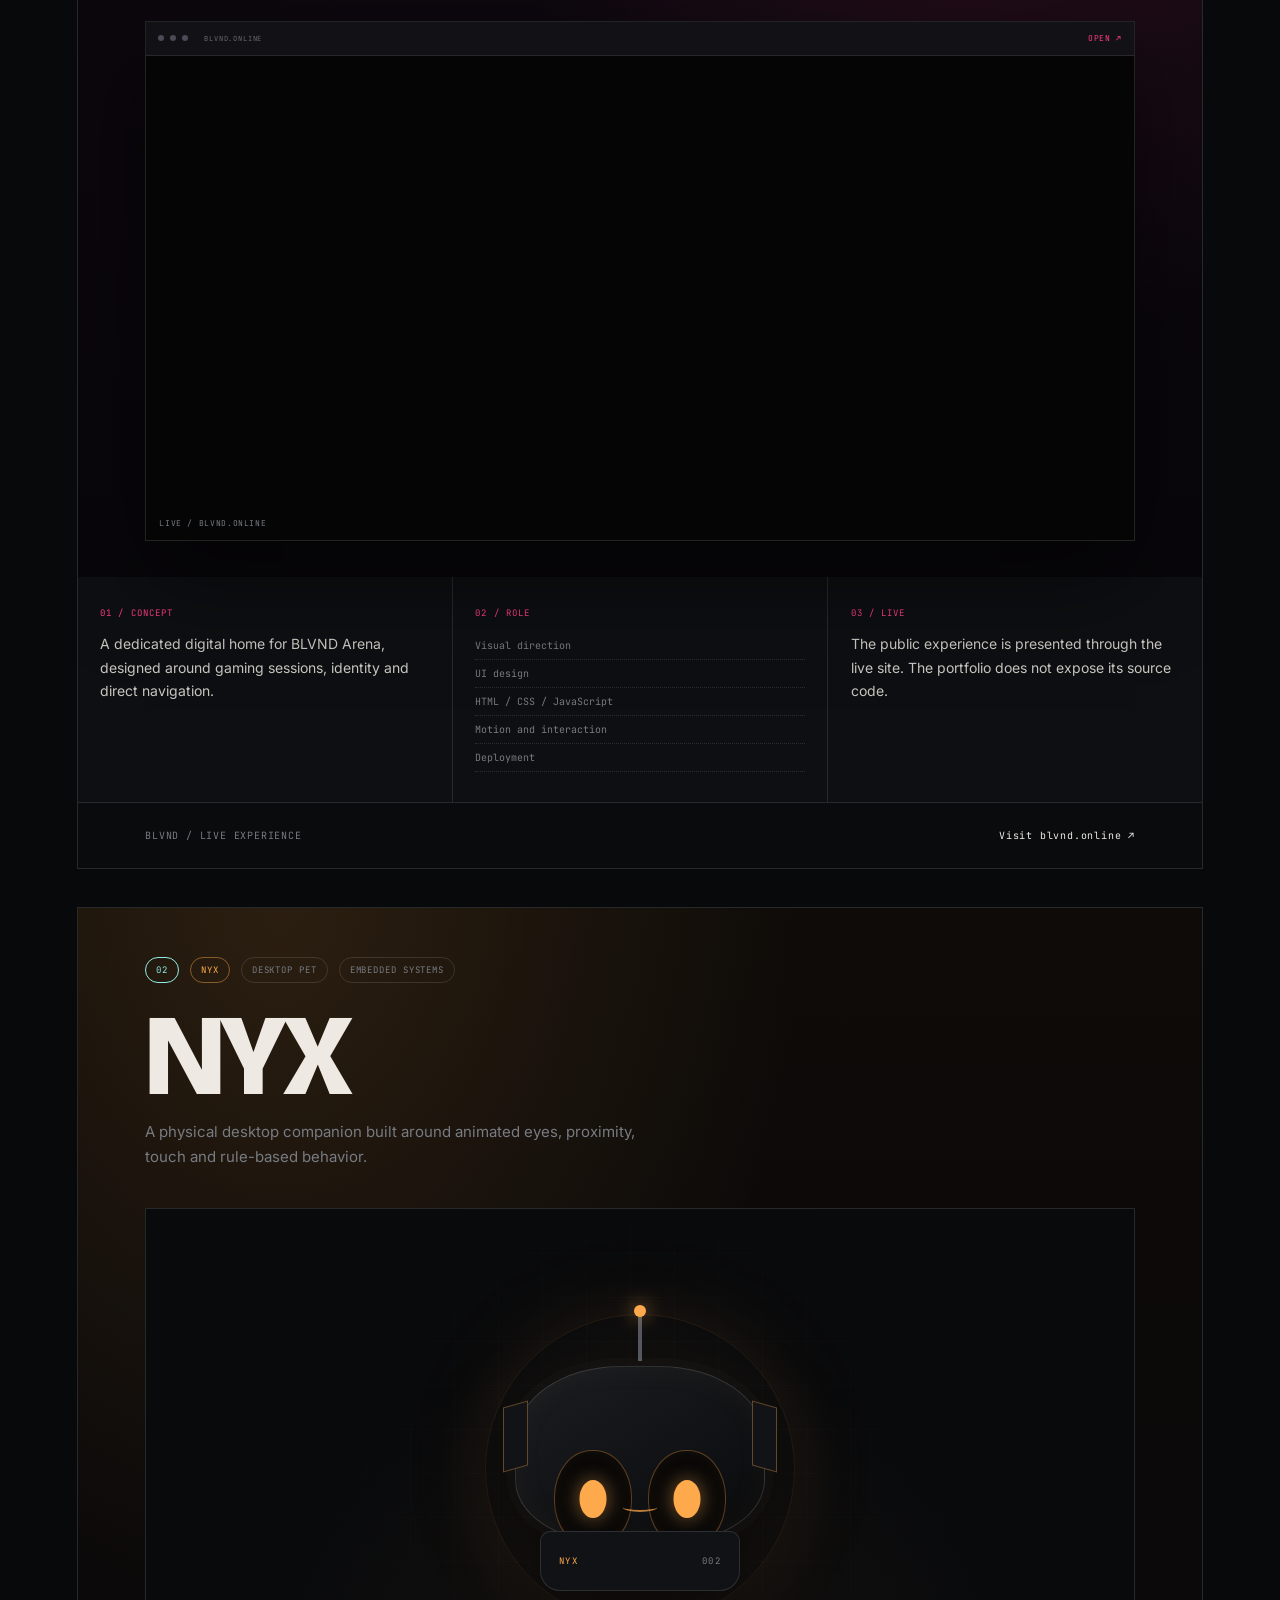
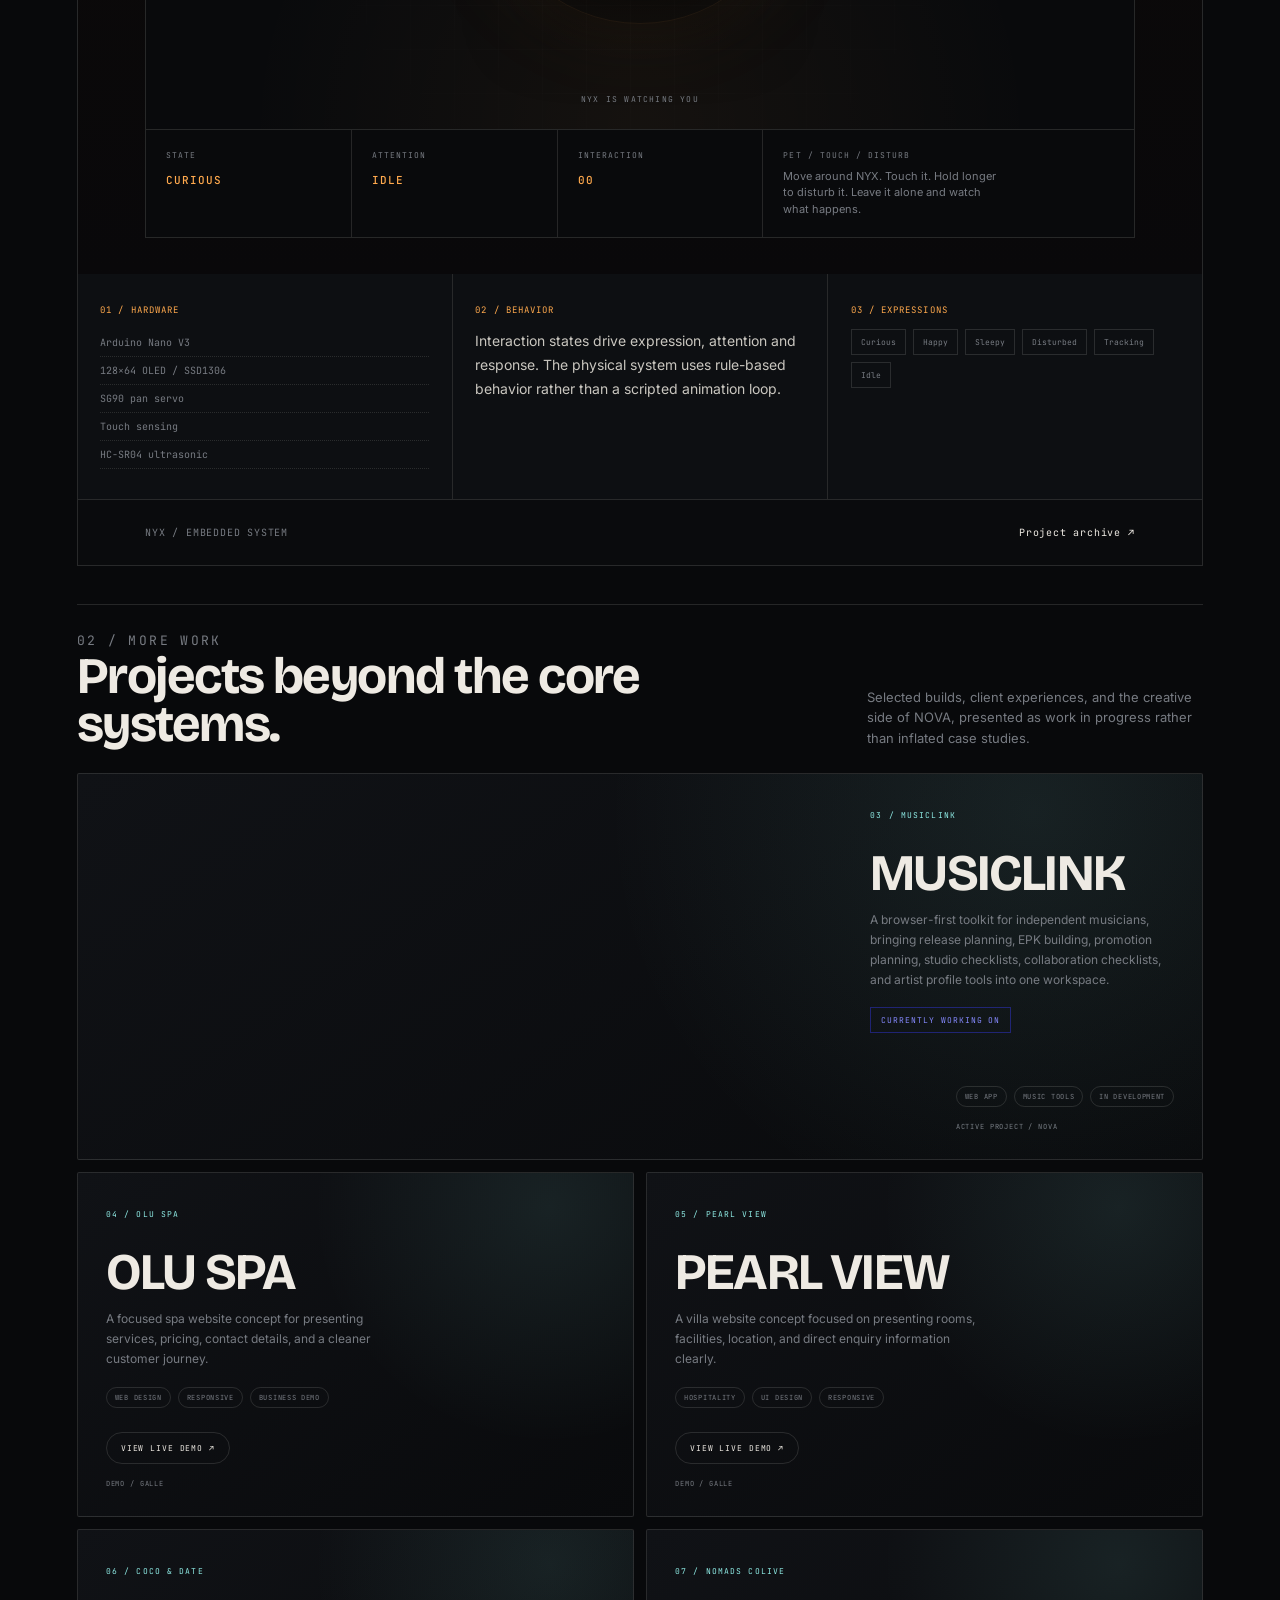
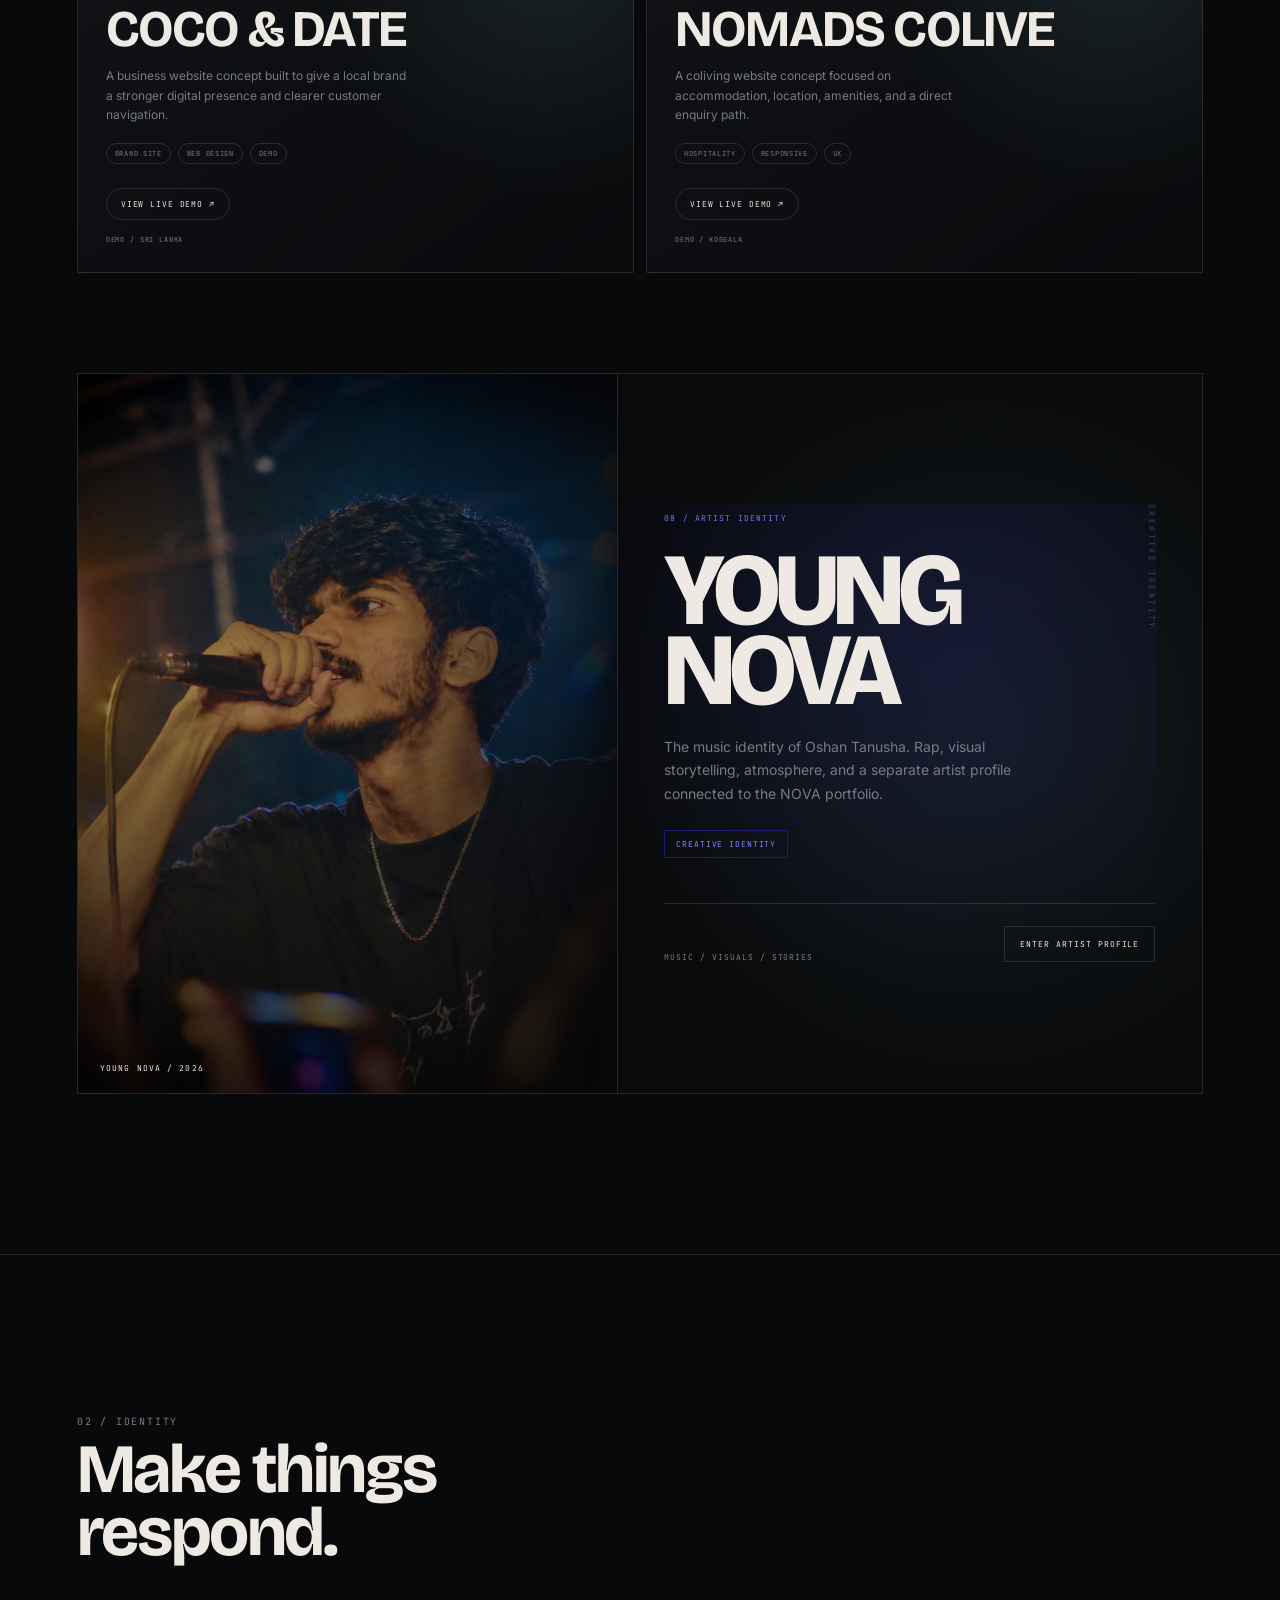
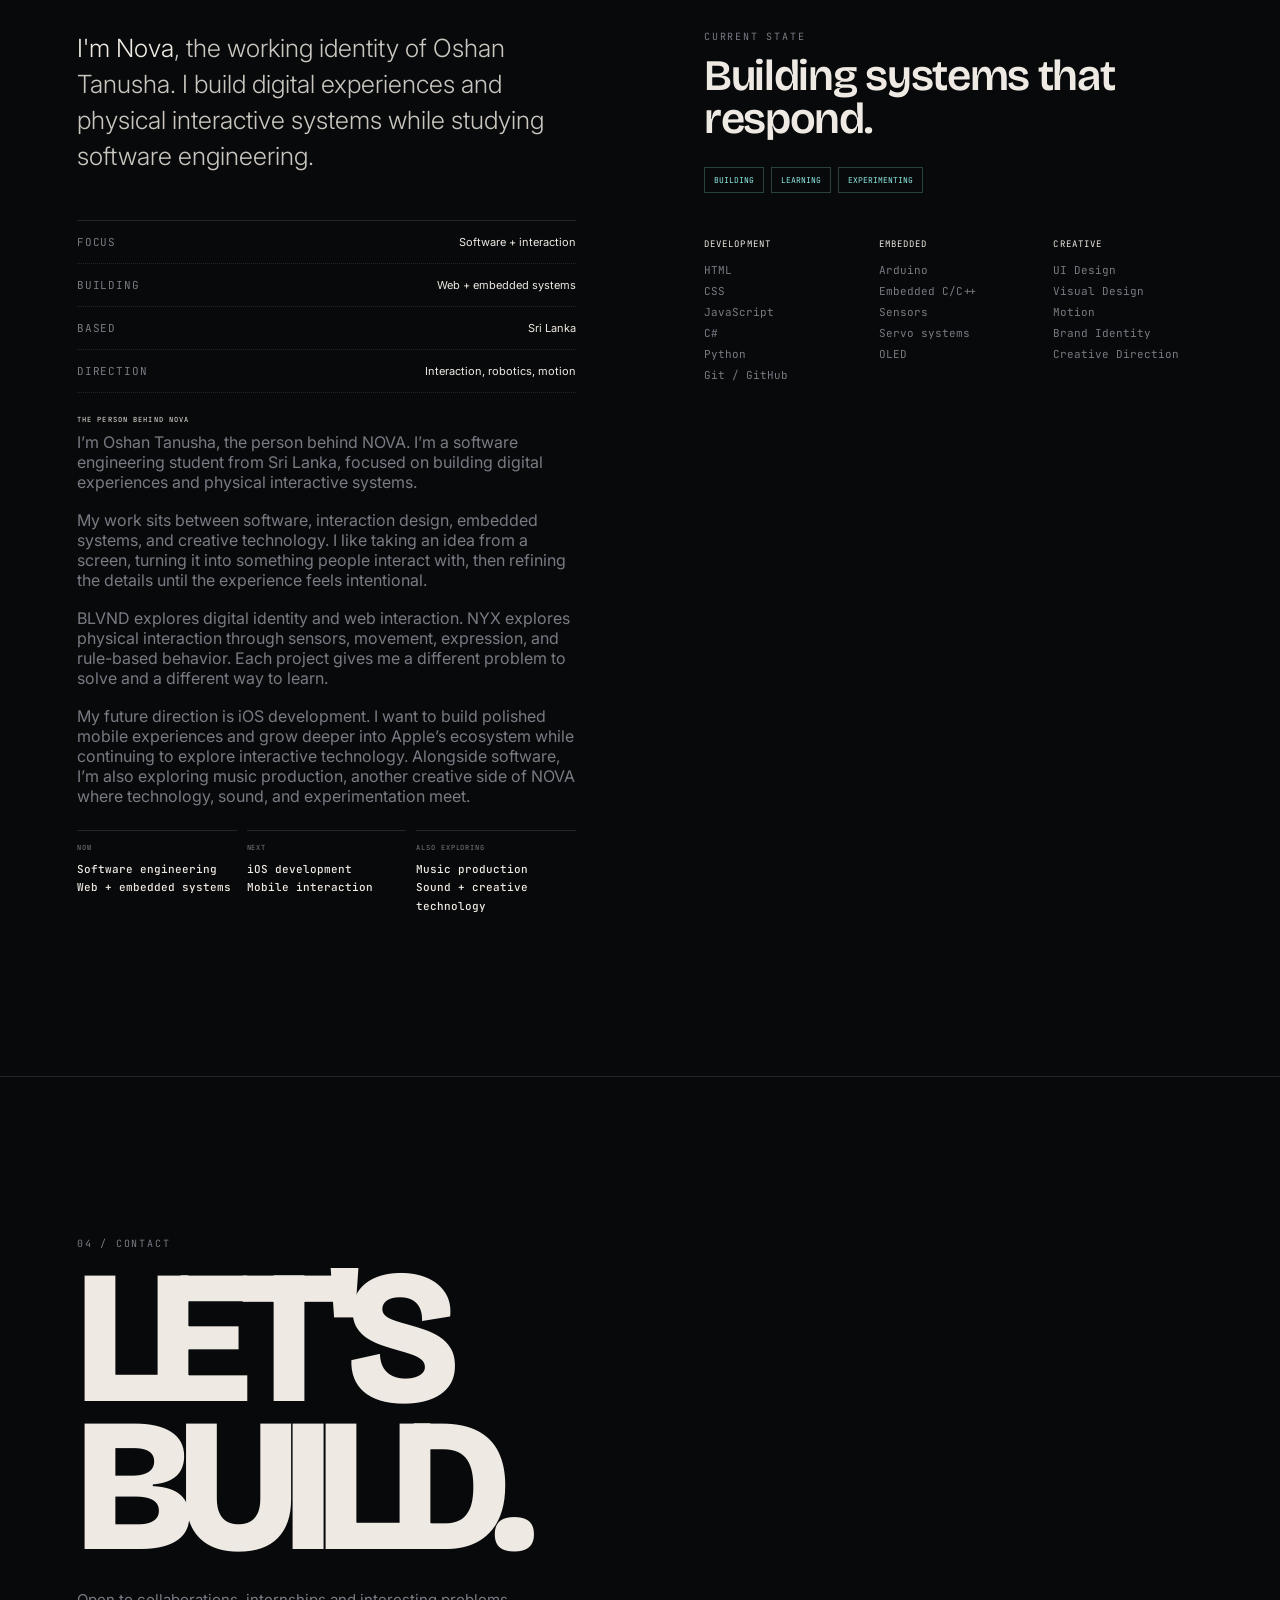
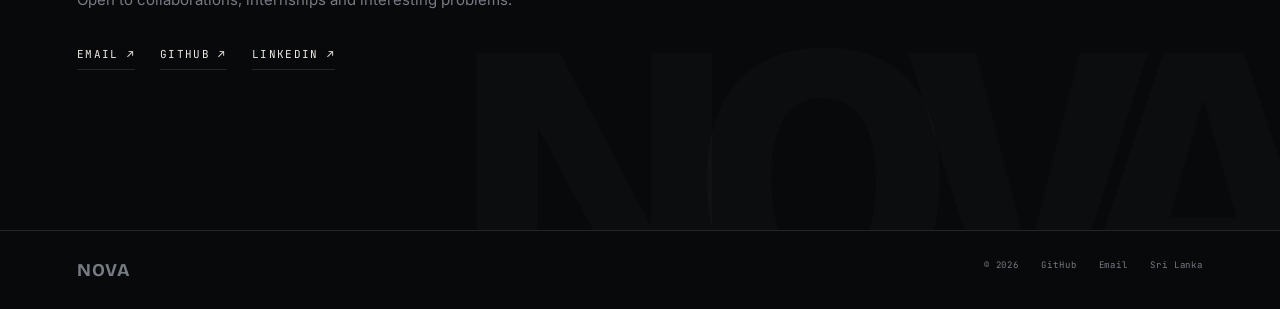
==== commit 628f45be: "Use NOVA favicon for professional portfolio" ====
--- a/index.html
+++ b/index.html
@@ -7,7 +7,7 @@
 <meta name="description" content="NOVA is the personal portfolio of Oshan Tanusha, featuring interactive web experiences, embedded systems and creative technology.">
 <meta name="keywords" content="Oshan Tanusha, Nova, software engineering, web development, creative technology, BLVND, NYX, Sri Lanka">
 <meta name="theme-color" content="#08090b">
-<link rel="icon" href="logo.svg" type="image/svg+xml">
+<link rel="icon" href="nova-favicon.svg" type="image/svg+xml">
 <link rel="preconnect" href="https://fonts.googleapis.com"><link rel="preconnect" href="https://fonts.gstatic.com" crossorigin>
 <link href="https://fonts.googleapis.com/css2?family=Bricolage+Grotesque:opsz,wght@12..96,300..800&family=Inter:wght@300;400;500;600&family=JetBrains+Mono:wght@400;500&display=swap" rel="stylesheet">
 <link rel="stylesheet" href="style.css">
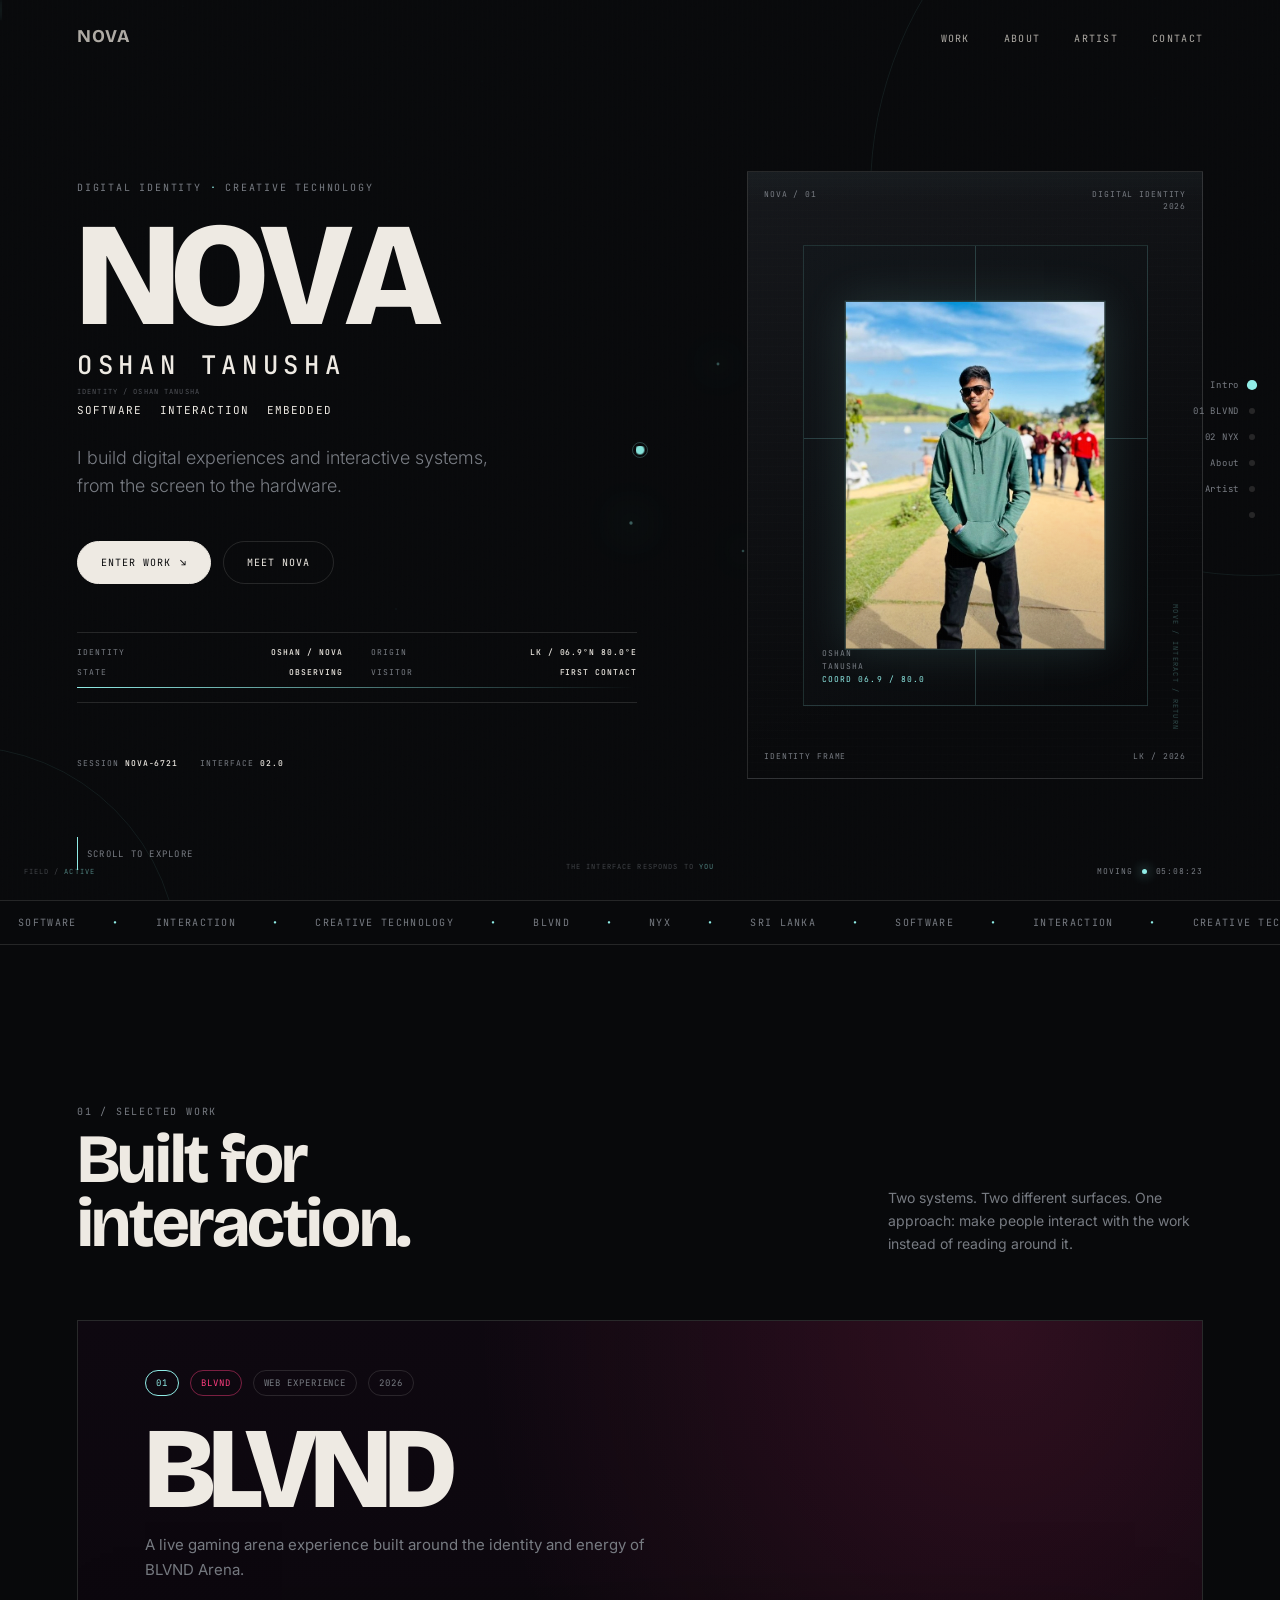
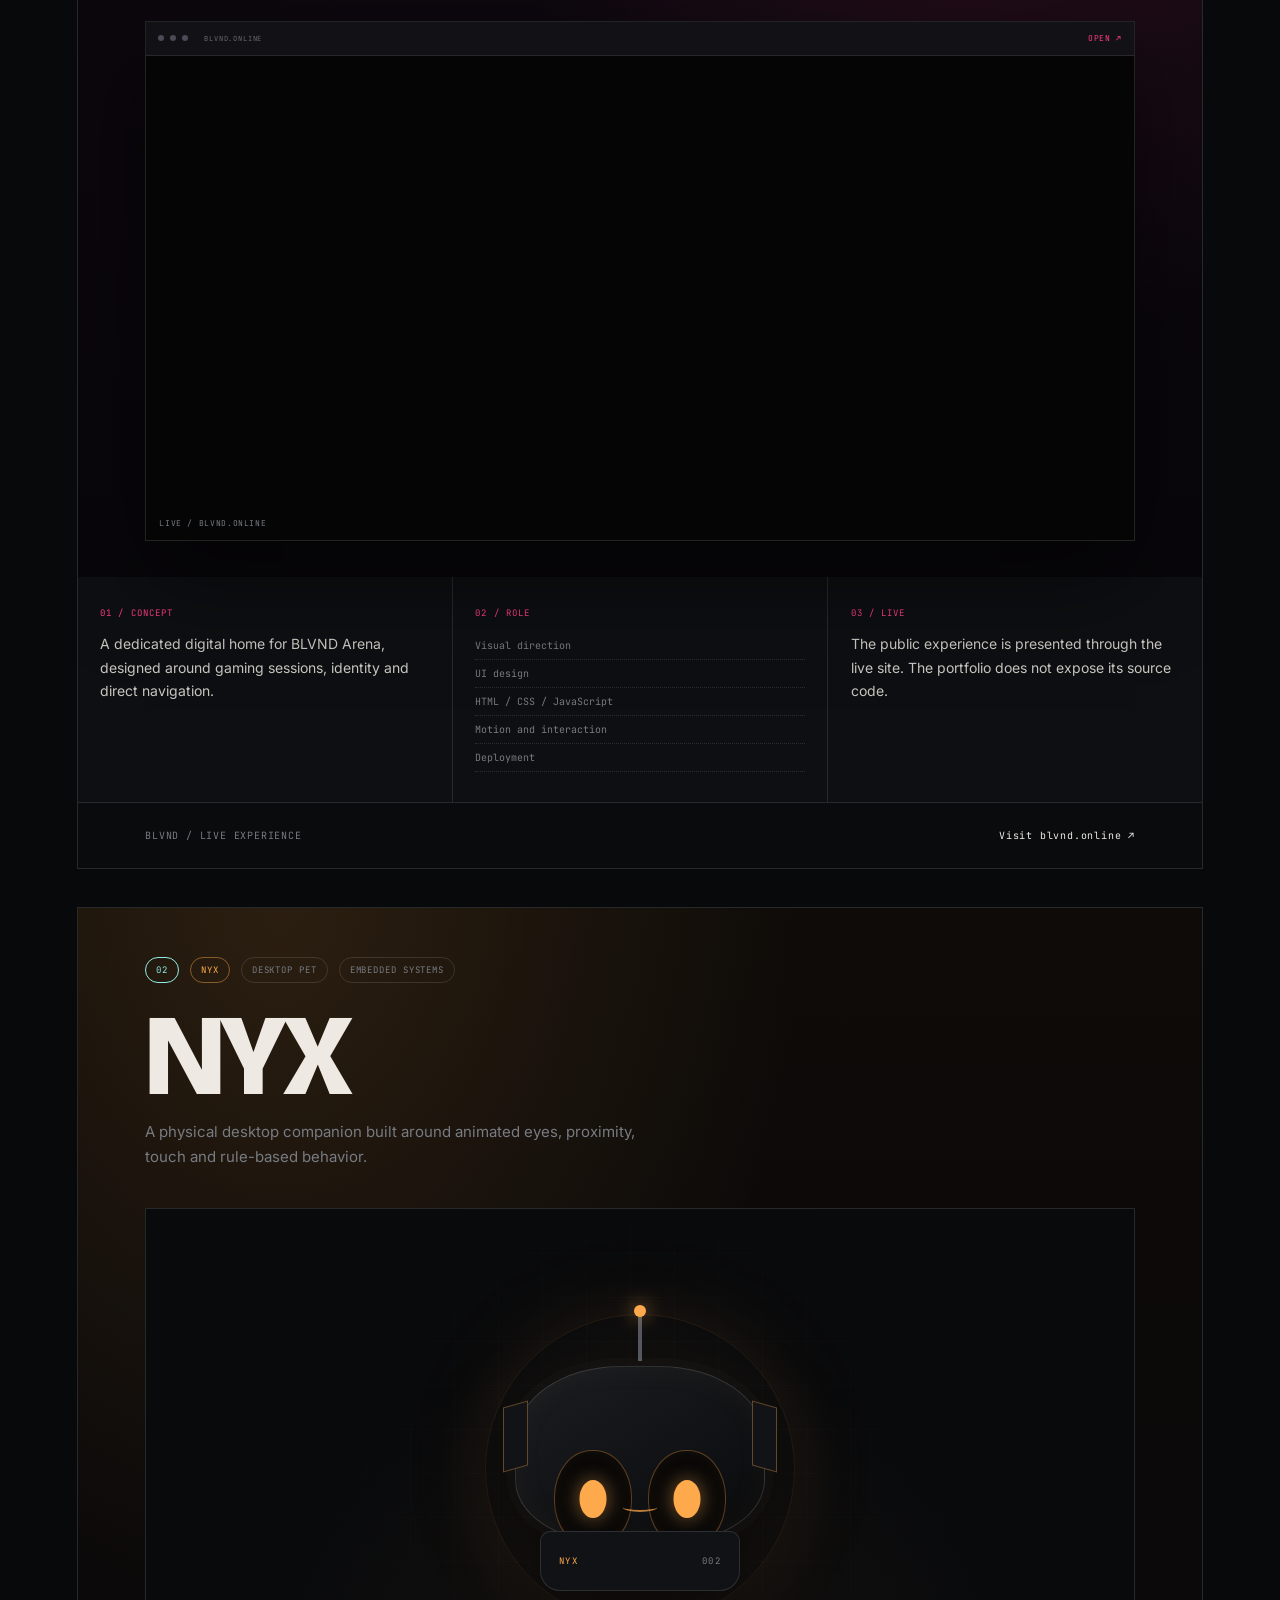
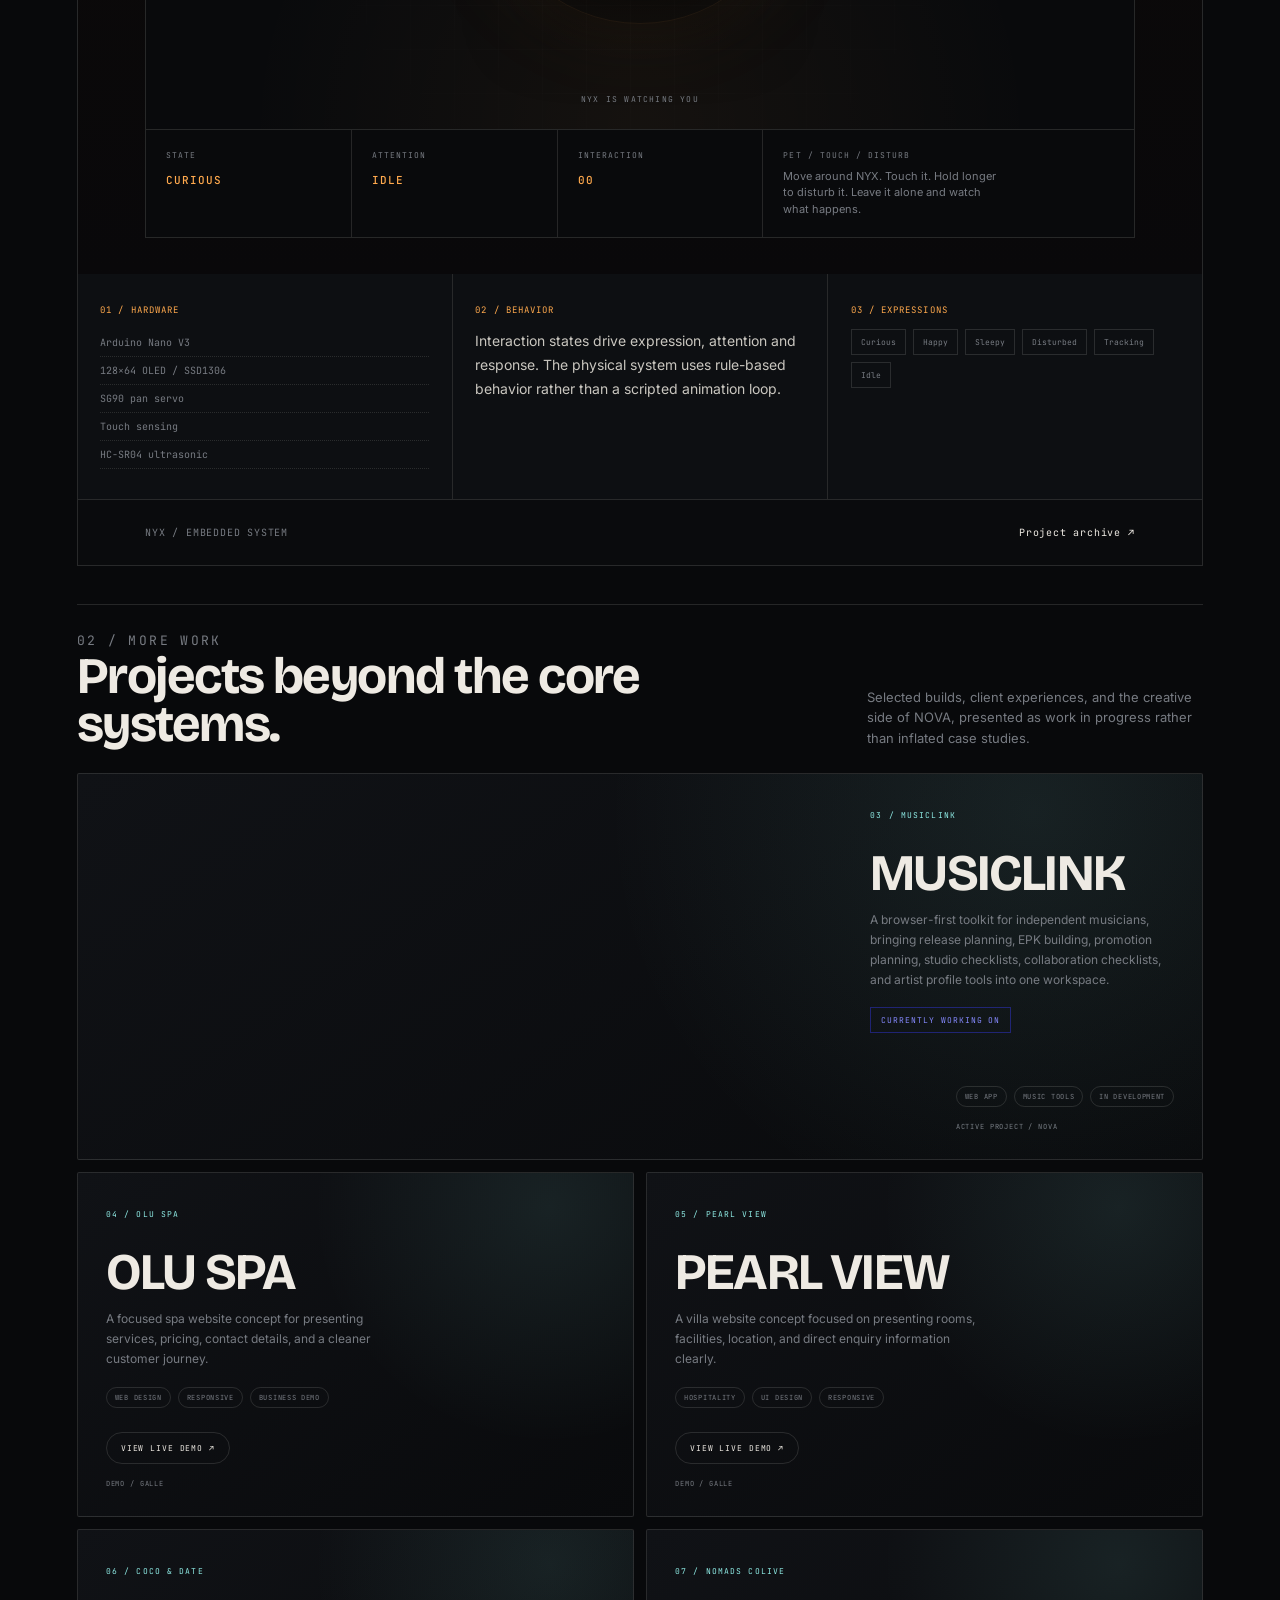
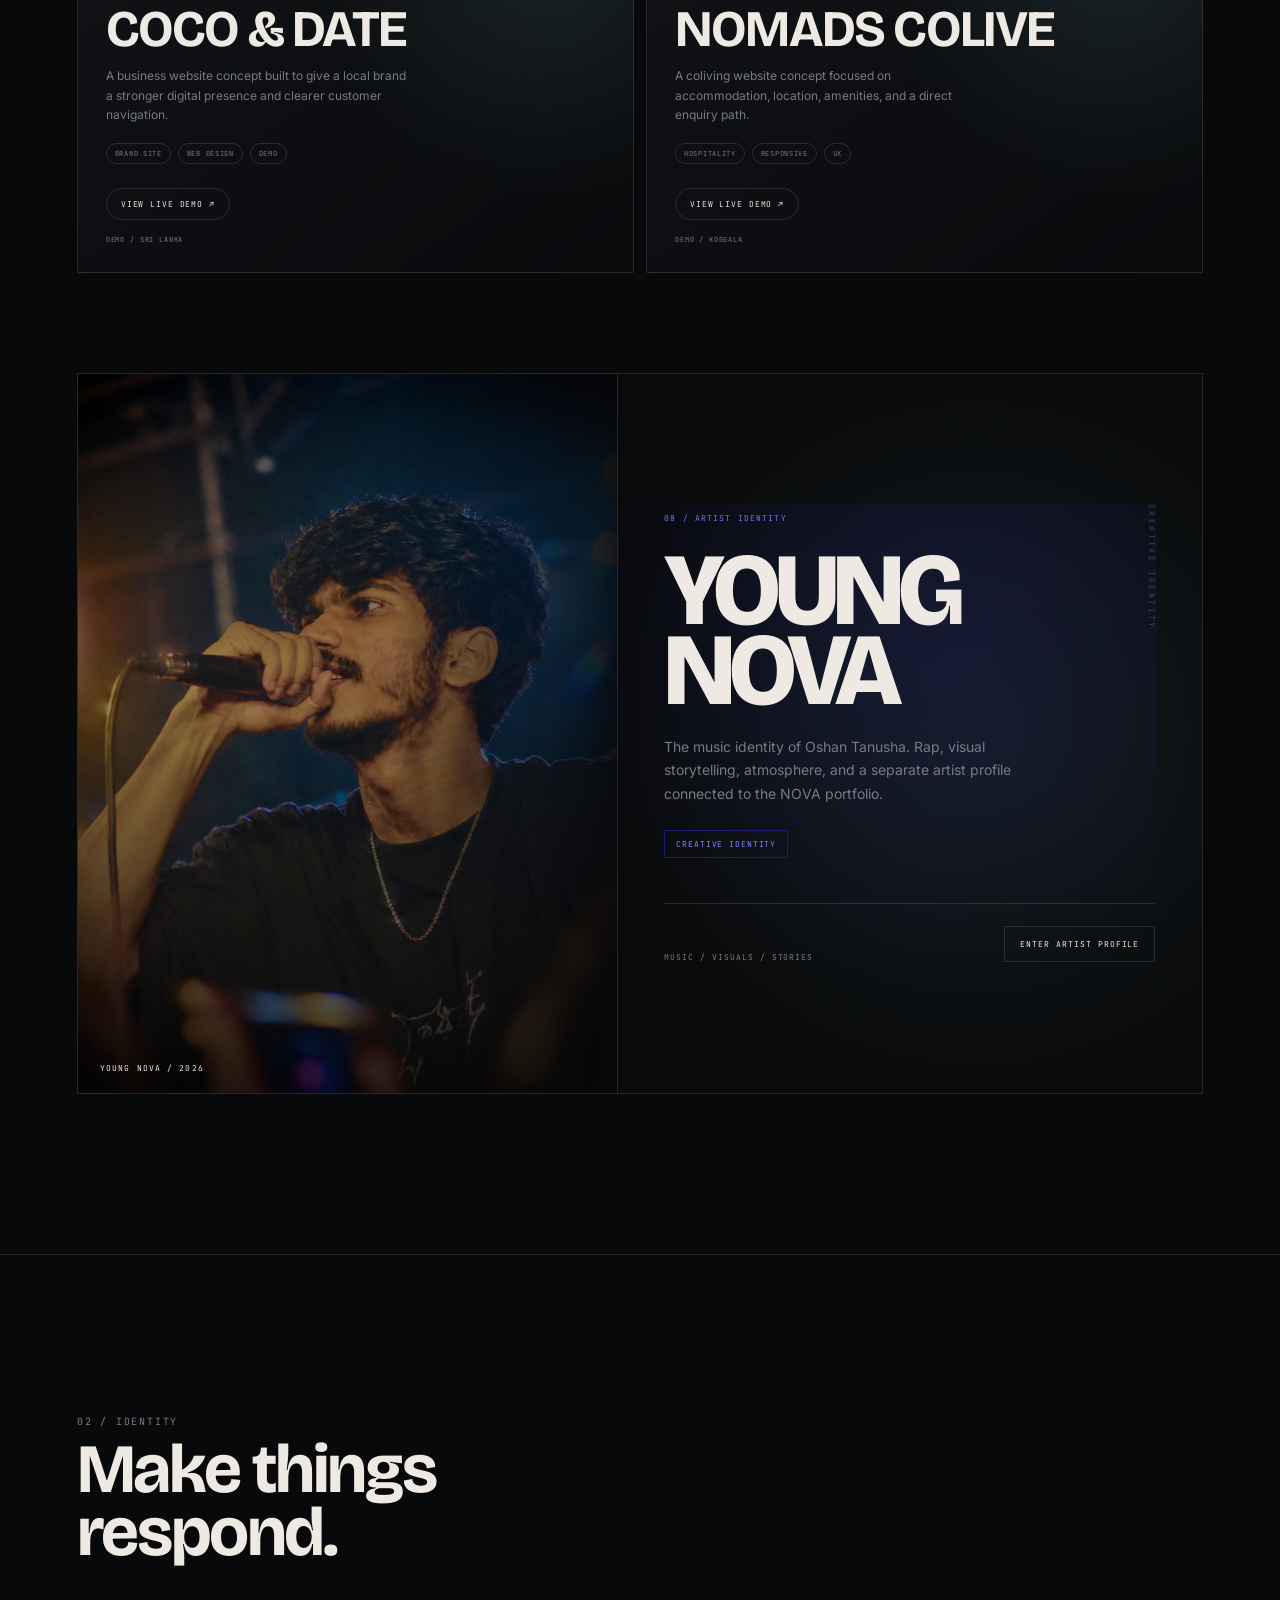
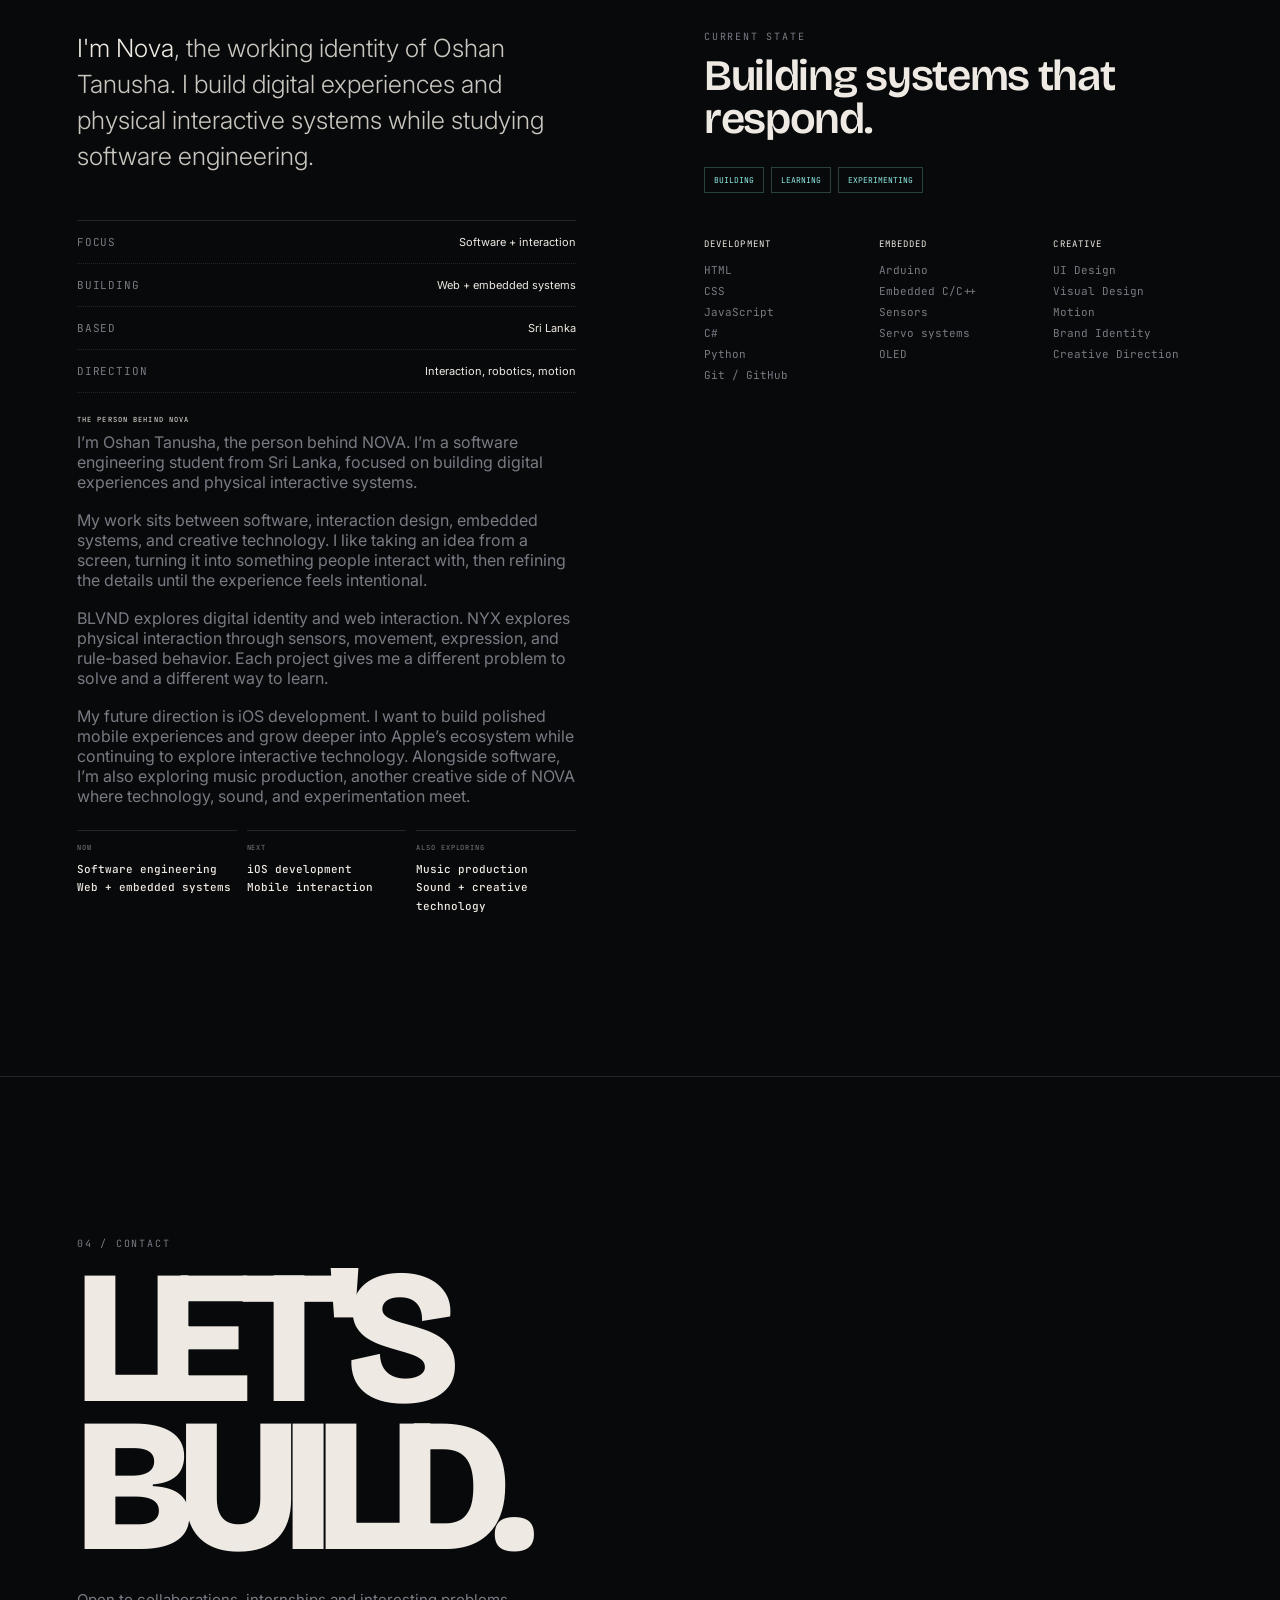
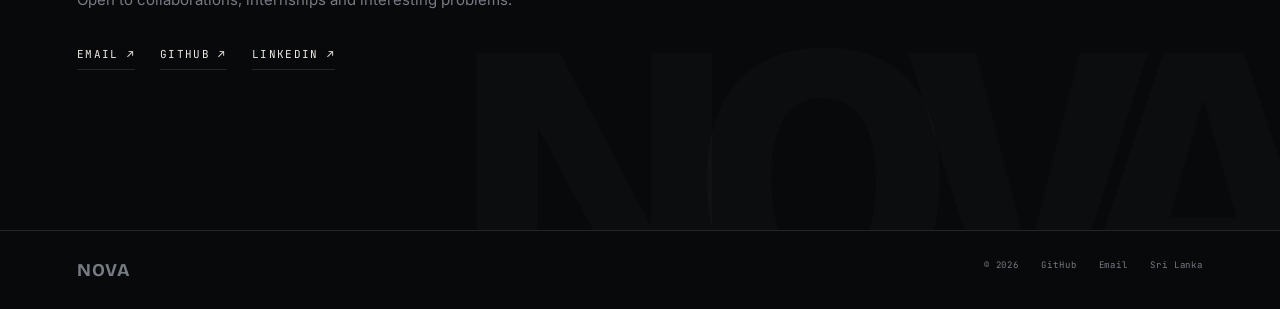
==== commit 006004a3: "Wire NOVA favicon assets" ====
--- a/index.html
+++ b/index.html
@@ -7,7 +7,8 @@
 <meta name="description" content="NOVA is the personal portfolio of Oshan Tanusha, featuring interactive web experiences, embedded systems and creative technology.">
 <meta name="keywords" content="Oshan Tanusha, Nova, software engineering, web development, creative technology, BLVND, NYX, Sri Lanka">
 <meta name="theme-color" content="#08090b">
-<link rel="icon" href="nova-favicon.svg" type="image/svg+xml">
+<link rel="icon" href="nova-favicon.svg" type="image/svg+xml" sizes="any"
+<link rel="icon" href="nova-favicon.png" type="image/png" sizes="512x512">
 <link rel="preconnect" href="https://fonts.googleapis.com"><link rel="preconnect" href="https://fonts.gstatic.com" crossorigin>
 <link href="https://fonts.googleapis.com/css2?family=Bricolage+Grotesque:opsz,wght@12..96,300..800&family=Inter:wght@300;400;500;600&family=JetBrains+Mono:wght@400;500&display=swap" rel="stylesheet">
 <link rel="stylesheet" href="style.css">
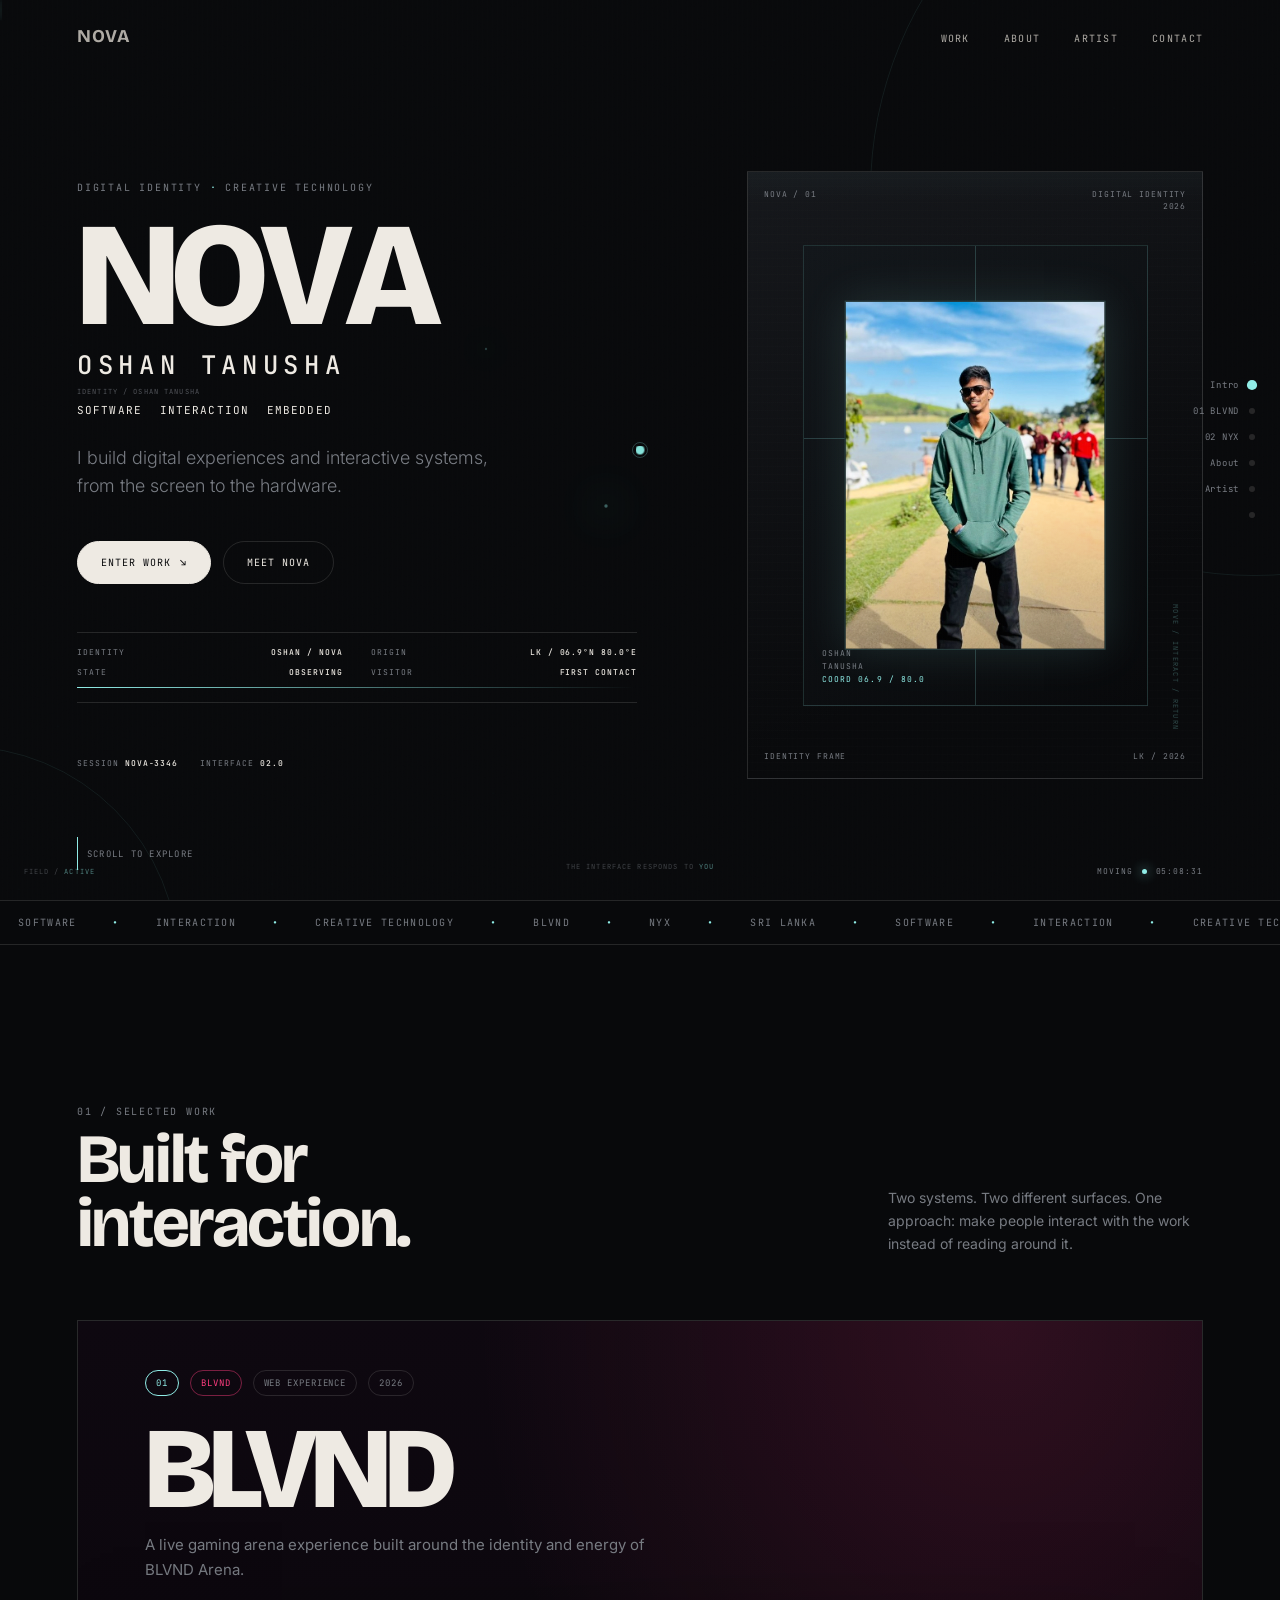
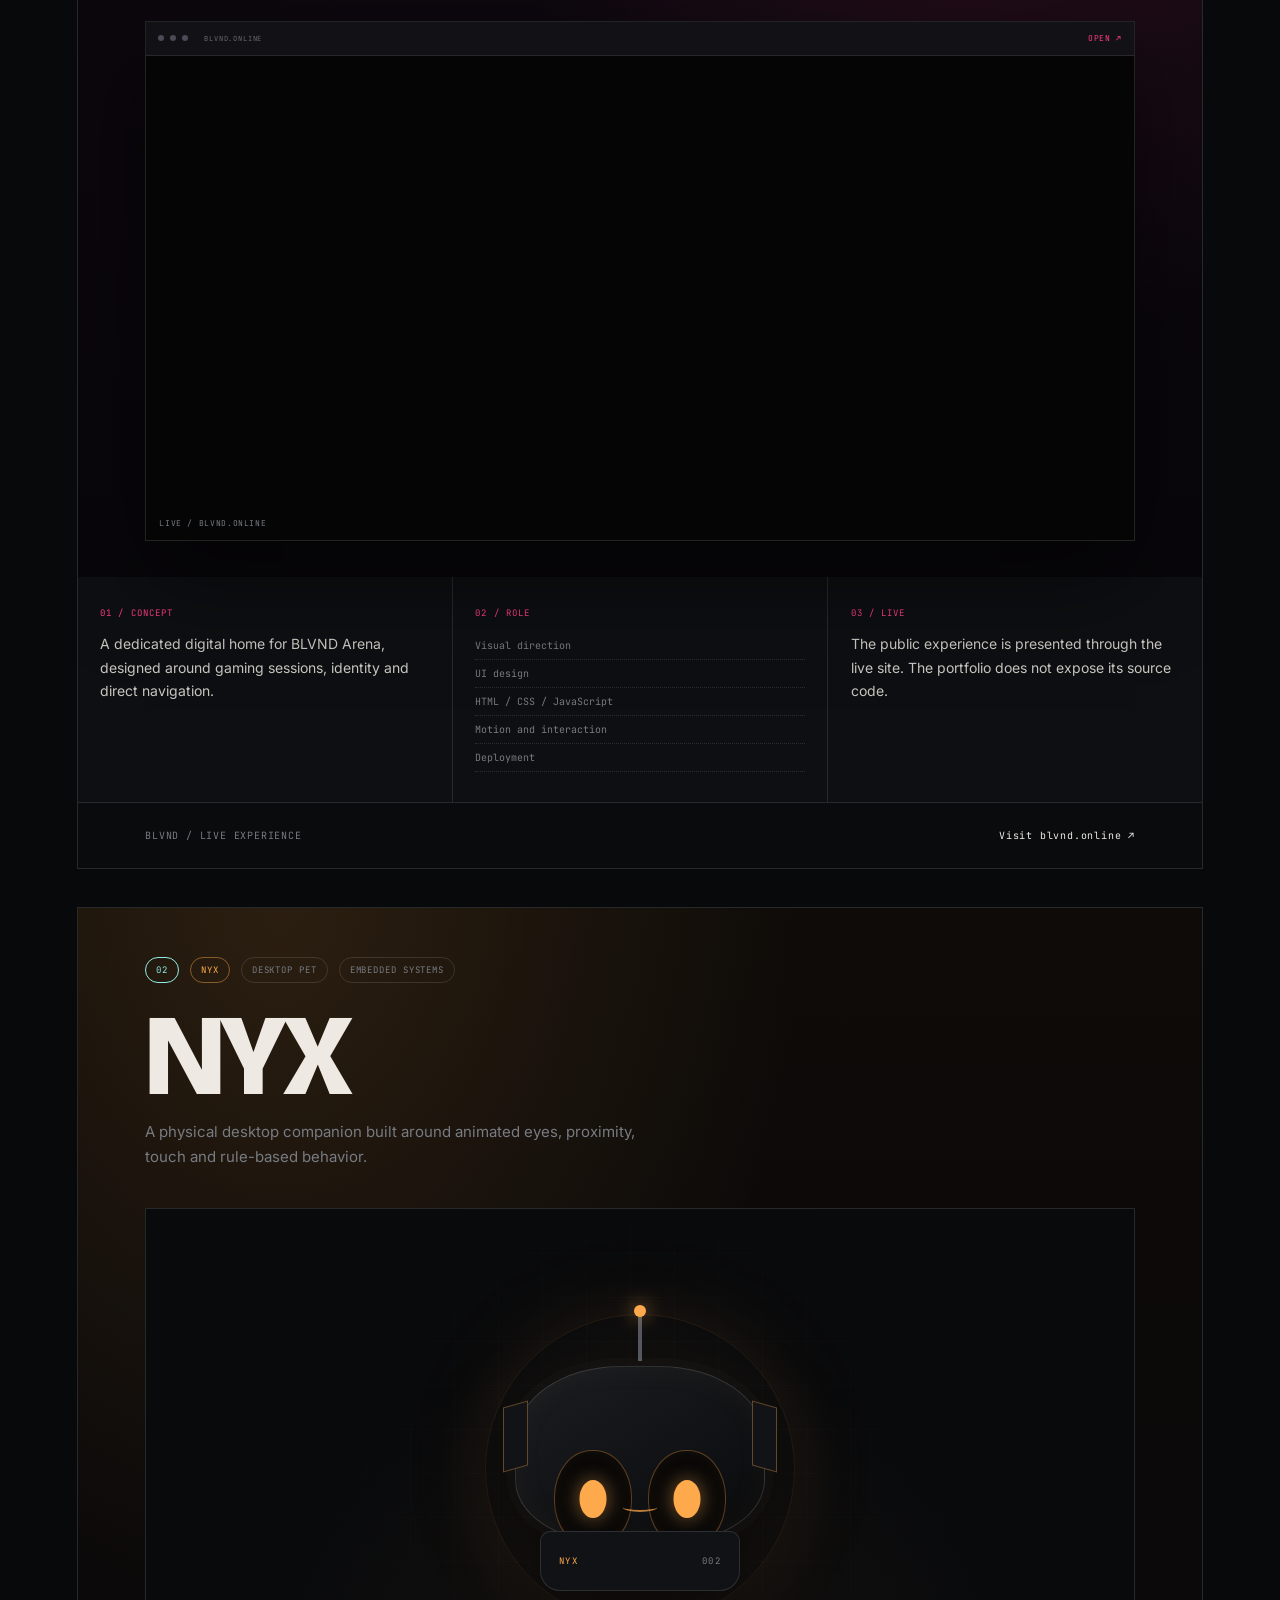
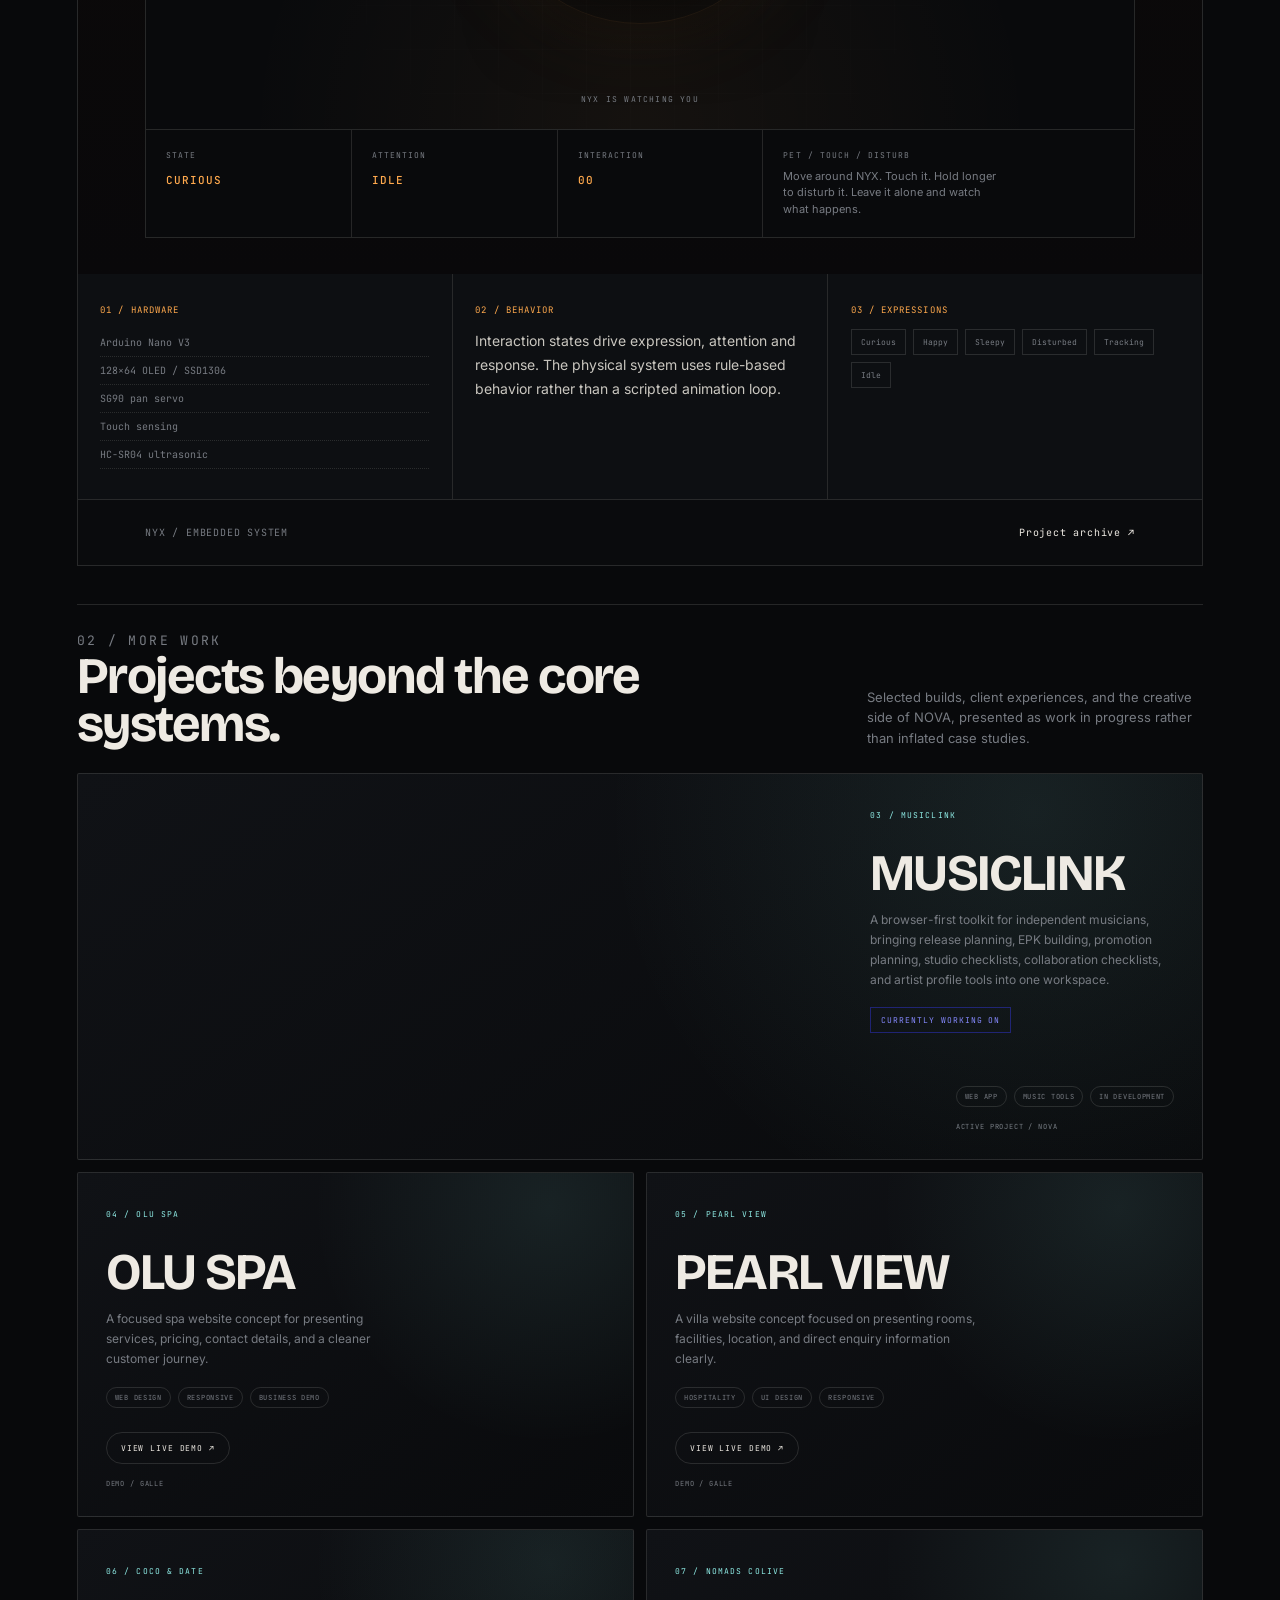
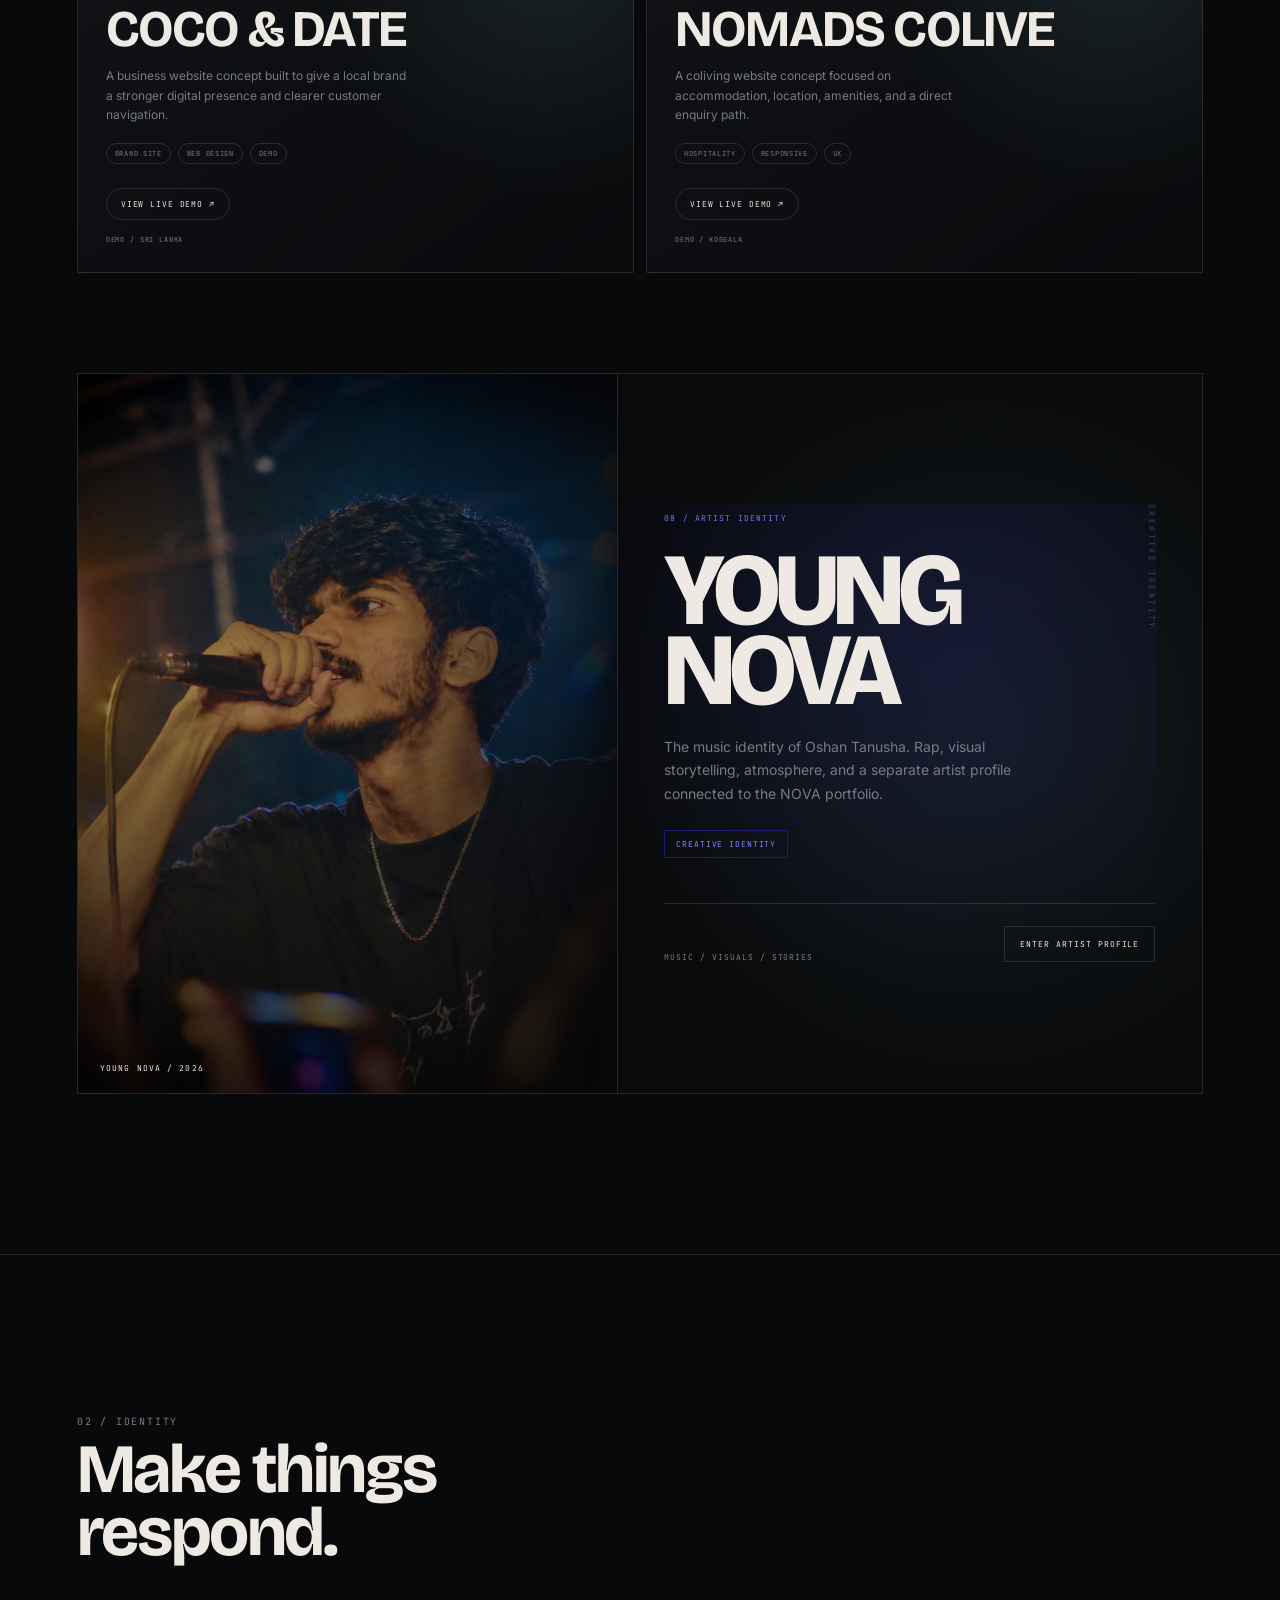
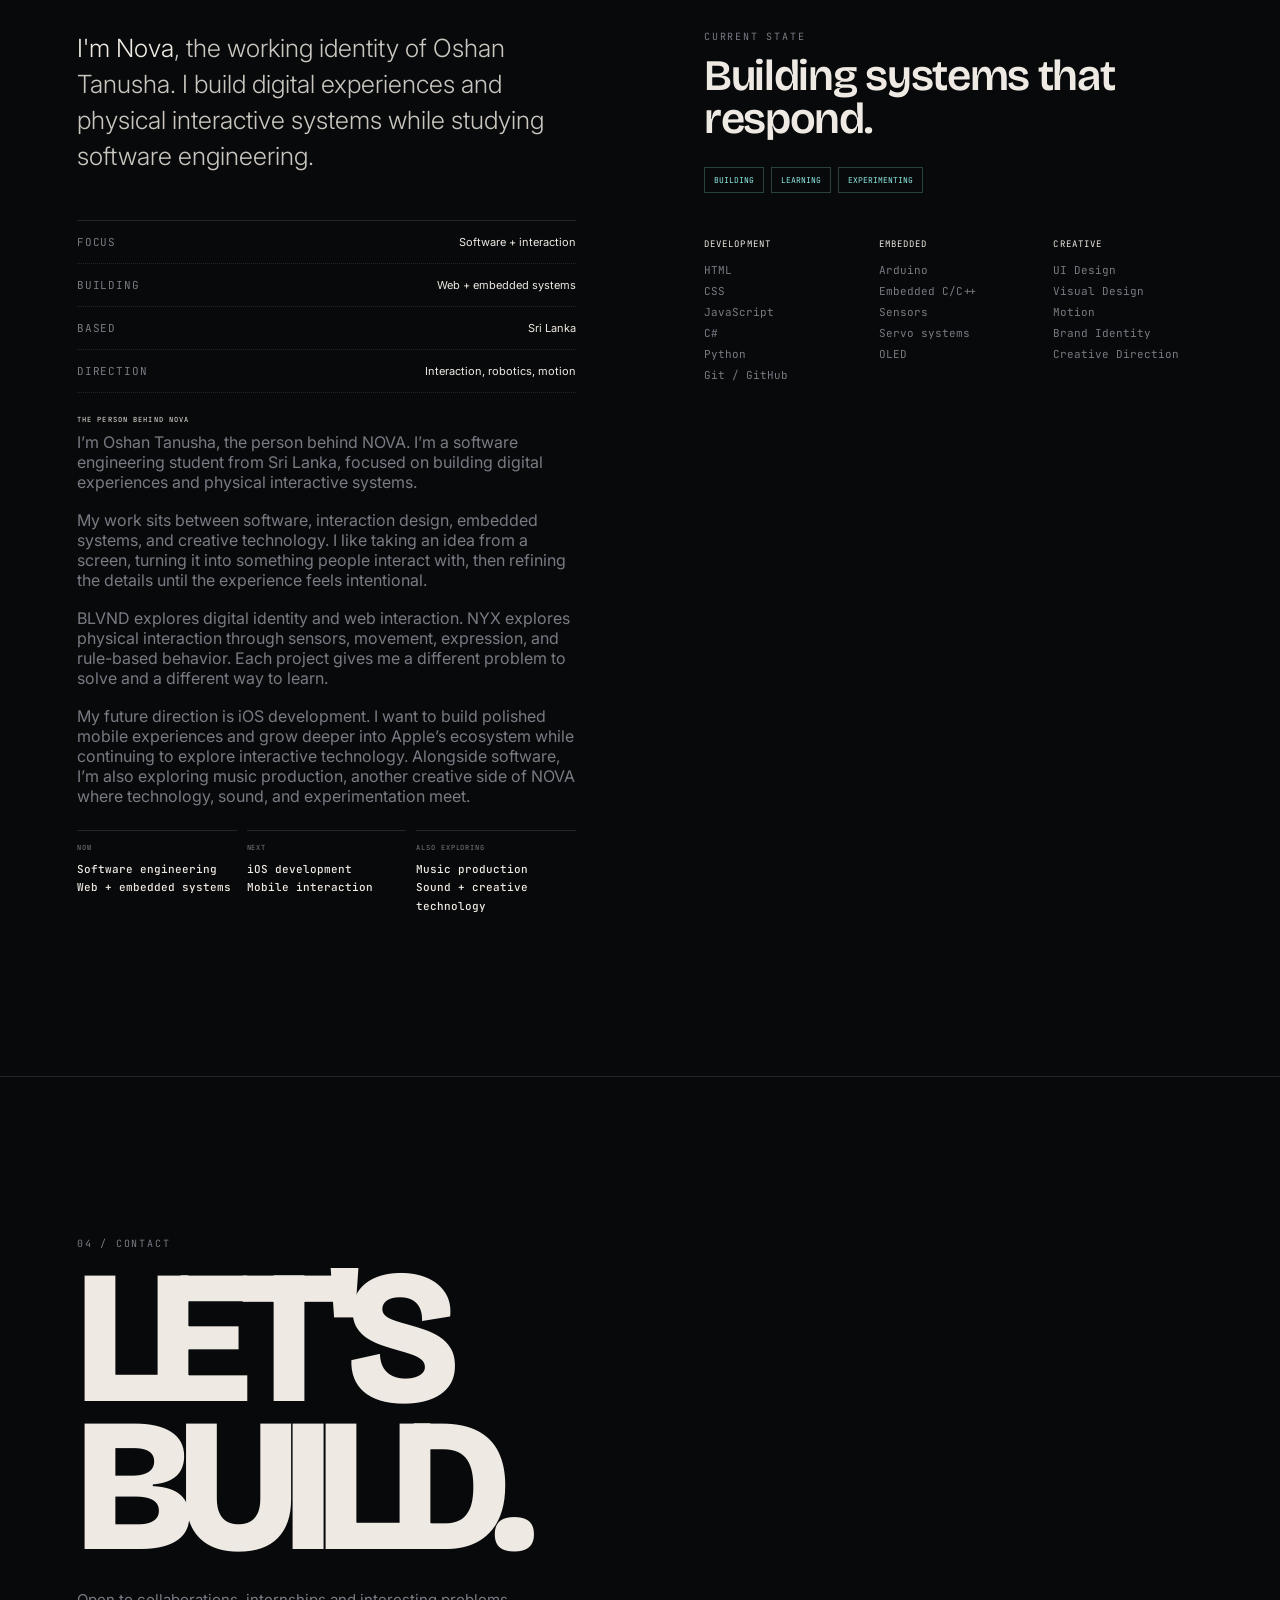
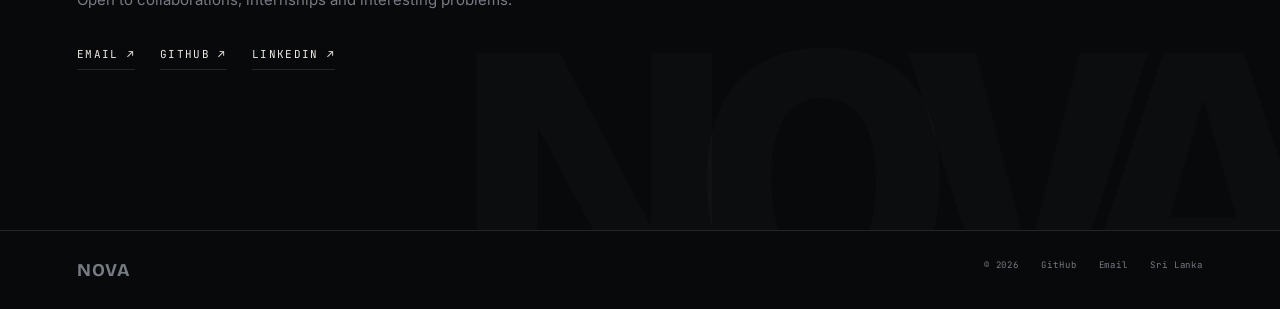
==== commit 957fc079: "Fix NOVA PNG favicon link" ====
--- a/index.html
+++ b/index.html
@@ -7,7 +7,6 @@
 <meta name="description" content="NOVA is the personal portfolio of Oshan Tanusha, featuring interactive web experiences, embedded systems and creative technology.">
 <meta name="keywords" content="Oshan Tanusha, Nova, software engineering, web development, creative technology, BLVND, NYX, Sri Lanka">
 <meta name="theme-color" content="#08090b">
-<link rel="icon" href="nova-favicon.svg" type="image/svg+xml" sizes="any"
 <link rel="icon" href="nova-favicon.png" type="image/png" sizes="512x512">
 <link rel="preconnect" href="https://fonts.googleapis.com"><link rel="preconnect" href="https://fonts.gstatic.com" crossorigin>
 <link href="https://fonts.googleapis.com/css2?family=Bricolage+Grotesque:opsz,wght@12..96,300..800&family=Inter:wght@300;400;500;600&family=JetBrains+Mono:wght@400;500&display=swap" rel="stylesheet">
